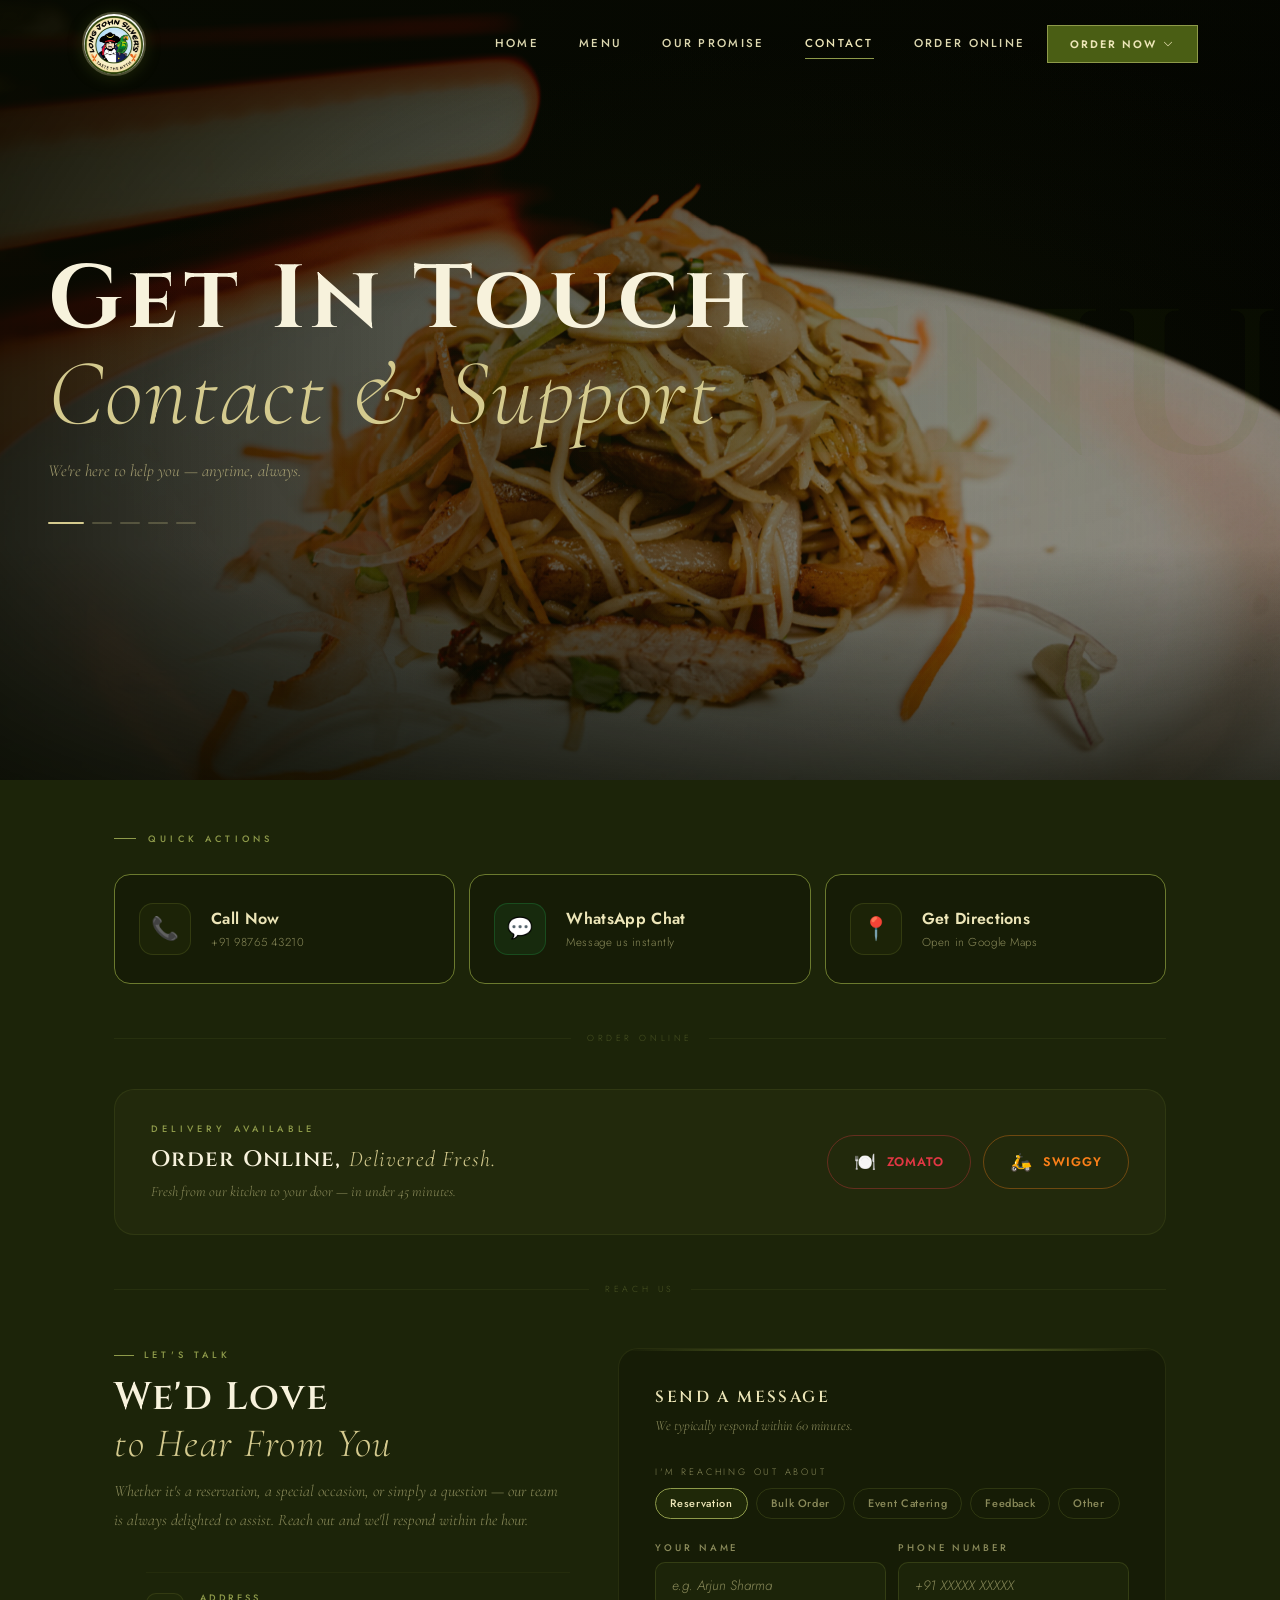
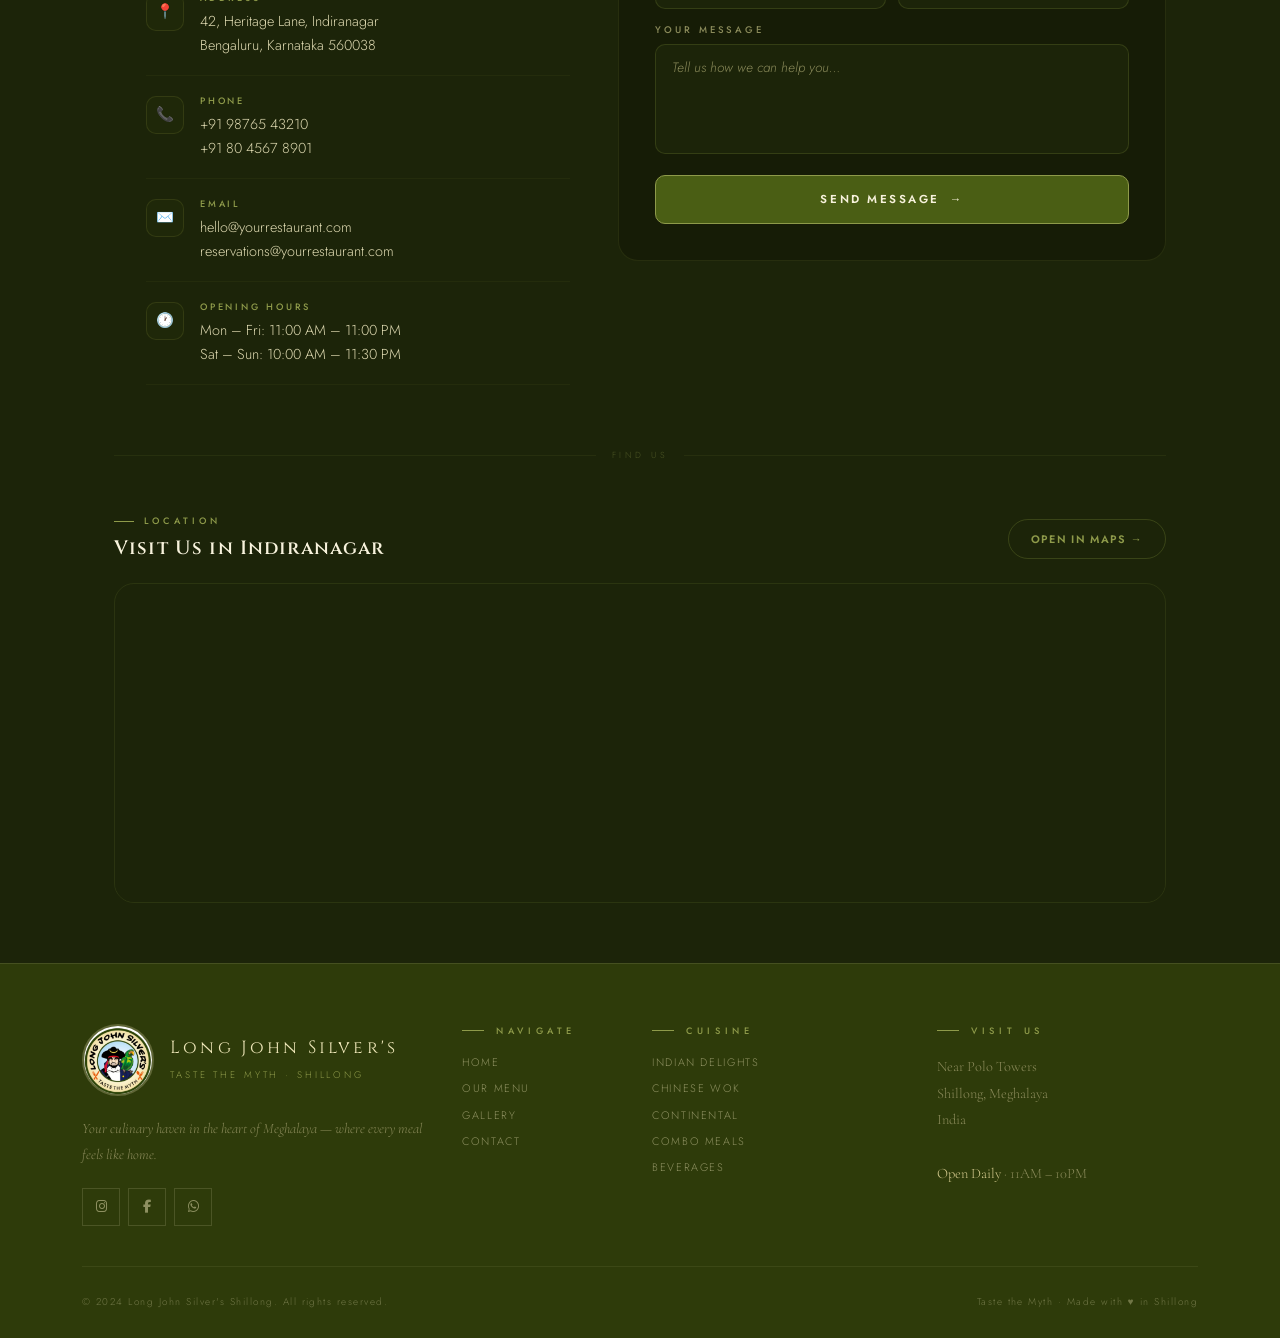
==== contact.html @ c140c58e "done" ====
<!DOCTYPE html>
<html lang="en">

<head>
    <meta charset="UTF-8">
    <meta name="viewport" content="width=device-width, initial-scale=1.0">
    <title>Menu — Long John Silver's Shillong | Indian, Chinese &amp; Continental</title>
    <meta name="description"
        content="Explore the full menu at Long John Silver's Shillong. Indian, Chinese, Continental dishes and value combos — all freshly prepared near Polo Towers.">
    <link href="https://cdn.jsdelivr.net/npm/bootstrap@5.3.2/dist/css/bootstrap.min.css" rel="stylesheet">
    <link
        href="https://fonts.googleapis.com/css2?family=Cormorant+Garamond:ital,wght@0,300;0,400;0,600;0,700;1,300;1,400&family=Jost:wght@300;400;500;600&family=Cinzel:wght@400;600;700&display=swap"
        rel="stylesheet">
    <link rel="stylesheet" href="https://cdnjs.cloudflare.com/ajax/libs/font-awesome/6.5.0/css/all.min.css">
    <link rel="stylesheet" href="https://cdn.jsdelivr.net/npm/bootstrap-icons@1.11.0/font/bootstrap-icons.css">
    <link rel="stylesheet" href="assets/css/style.css">
</head>

<body>

    <!-- ═══ NAVBAR ═══ -->
    <nav id="navbar">
        <div class="container">
            <div class="d-flex align-items-center justify-content-between">
                <a href="index.html" class="nav-logo-wrap">
                    <picture>
                        <source srcset="assets/images/long-john-logo.webp" type="image/webp">
                        <img src="assets/images/long-john-logo.png" alt="Long John Silver's Shillong"
                            class="nav-logo-img">
                    </picture>
                </a>
                <button class="navbar-toggler d-lg-none" type="button" id="menuToggle">
                    <span class="navbar-toggler-icon"></span>
                </button>
                <div class="d-none d-lg-flex align-items-center gap-1">
                    <a class="nav-link" href="index.html">Home</a>
                    <a class="nav-link active" href="menu.html">Menu</a>
                    <a class="nav-link" href="/index.html#why">Our Promise</a>
                    <a class="nav-link" href="contact.html">Contact</a>
                        <a class="nav-link" href="/index.html#order">Order online</a>
                    <div class="dd-wrapper">
                        <button class="dd-btn" id="orderDropdown">Order Now <i
                                class="bi bi-chevron-down dd-arrow"></i></button>
                        <div class="dd-menu">
                            <div class="dd-header">
                                <h6>Choose Platform</h6>
                                <p>Order your favorites</p>
                            </div>
                            <a class="dd-item" href="https://www.swiggy.com" target="_blank">
                                <div class="dd-icon"><i class="bi bi-bag-check"></i></div>
                                <div class="dd-content">
                                    <div class="dd-title">Order via Swiggy</div>
                                    <div class="dd-desc">Fast delivery, exclusive deals</div>
                                </div><i class="bi bi-arrow-up-right dd-link-icon"></i>
                            </a>
                            <a class="dd-item" href="https://www.zomato.com" target="_blank">
                                <div class="dd-icon"><i class="bi bi-shop"></i></div>
                                <div class="dd-content">
                                    <div class="dd-title">Order via Zomato</div>
                                    <div class="dd-desc">Premium dining experience</div>
                                </div><i class="bi bi-arrow-up-right dd-link-icon"></i>
                            </a>
                            <a class="dd-item dd-call" href="tel:+916374363370">
                                <div class="dd-icon"><i class="bi bi-telephone-fill"></i></div>
                                <div class="dd-content">
                                    <div class="dd-title">Call to Order</div>
                                    <div class="dd-desc">+91 63743 63370</div>
                                </div><i class="bi bi-arrow-up-right dd-link-icon"></i>
                            </a>
                            <div class="dd-footer">
                                <p>Open daily 11:00 AM – 10:00 PM</p>
                            </div>
                        </div>
                    </div>
                </div>
            </div>
            <div class="d-lg-none" id="mobileMenu">
                  <a class="nav-link" href="index.html">Home</a>
                    <a class="nav-link active" href="menu.html">Menu</a>
                    <a class="nav-link" href="/index.html#why">Our Promise</a>
                    <a class="nav-link" href="contact.html">Contact</a>
                    <a class="nav-link" href="/index.html#order">Order online</a>
                <div class="dd-wrapper">
                    <button class="dd-btn" id="orderDropdown">Order Now <i
                            class="bi bi-chevron-down dd-arrow"></i></button>
                    <div class="dd-menu">
                        <div class="dd-header">
                            <h6>Choose Platform</h6>
                            <p>Order your favorites</p>
                        </div>
                        <a class="dd-item" href="https://www.swiggy.com" target="_blank">
                            <div class="dd-icon"><i class="bi bi-bag-check"></i></div>
                            <div class="dd-content">
                                <div class="dd-title">Order via Swiggy</div>
                                <div class="dd-desc">Fast delivery, exclusive deals</div>
                            </div><i class="bi bi-arrow-up-right dd-link-icon"></i>
                        </a>
                        <a class="dd-item" href="https://www.zomato.com" target="_blank">
                            <div class="dd-icon"><i class="bi bi-shop"></i></div>
                            <div class="dd-content">
                                <div class="dd-title">Order via Zomato</div>
                                <div class="dd-desc">Premium dining experience</div>
                            </div><i class="bi bi-arrow-up-right dd-link-icon"></i>
                        </a>
                        <a class="dd-item dd-call" href="tel:+916374363370">
                            <div class="dd-icon"><i class="bi bi-telephone-fill"></i></div>
                            <div class="dd-content">
                                <div class="dd-title">Call to Order</div>
                                <div class="dd-desc">+91 63743 63370</div>
                            </div><i class="bi bi-arrow-up-right dd-link-icon"></i>
                        </a>
                        <div class="dd-footer">
                            <p>Open daily 11:00 AM – 10:00 PM</p>
                        </div>
                    </div>
                </div>
            </div>
        </div>
    </nav>

    <!-- ═══ HERO ═══ -->
    <section class="menu-hero">
        <div class="hero-bg-slider">
            <div class="hero-slide active"
                style="background-image:url('assets/images/food-long-john/pork-mushroom-chow.webp')"></div>
            <div class="hero-slide" style="background-image:url('assets/images/food-long-john/fish-fry.webp')"></div>
            <div class="hero-slide"
                style="background-image:url('assets/images/food-long-john/chicken-manchurian-gravy.webp')"></div>
            <div class="hero-slide"
                style="background-image:url('assets/images/food-long-john/prawns-chillyg-ravy.webp')"></div>
            <div class="hero-slide"
                style="background-image:url('assets/images/food-long-john/paneer-butter-masala.webp')"></div>
        </div>
        <div class="menu-hero-inner py-5 pb-5">
            <h1>Get In Touch<br><em>Contact &amp; Support</em></h1>
            <p class="hero-sub">We're here to help you — anytime, always.</p>
            <div class="hero-dots">
                <span class="hero-dot active"></span>
                <span class="hero-dot"></span>
                <span class="hero-dot"></span>
                <span class="hero-dot"></span>
                <span class="hero-dot"></span>
            </div>
        </div>
    </section>

 <div class="cs-page">

  <!-- TOP HEADER -->
  <!-- <div class="cs-header">
    <div class="cs-header-kicker"><span></span>Get In Touch<span></span></div>
    <h1>Contact &amp; Support</h1>
    <p>We're here to help you — anytime, always.</p>
  </div> -->

  <div class="cs-wrap">

    <!-- ACTION HUB -->
    <div class="cs-hub">
      <div class="cs-hub-label">Quick Actions</div>
      <div class="cs-actions">

        <a href="tel:+919876543210" class="cs-action-btn">
          <div class="cs-action-icon">📞</div>
          <div class="cs-action-text">
            <div class="cs-action-title">Call Now</div>
            <div class="cs-action-sub">+91 98765 43210</div>
          </div>
          <div class="cs-action-arrow">→</div>
        </a>

        <a href="https://wa.me/919876543210" class="cs-action-btn whatsapp" target="_blank">
          <div class="cs-action-icon" style="color:#25D366; font-size:1.3rem;">💬</div>
          <div class="cs-action-text">
            <div class="cs-action-title">WhatsApp Chat</div>
            <div class="cs-action-sub">Message us instantly</div>
          </div>
          <div class="cs-action-arrow">→</div>
        </a>

        <a href="https://maps.google.com" target="_blank" class="cs-action-btn">
          <div class="cs-action-icon">📍</div>
          <div class="cs-action-text">
            <div class="cs-action-title">Get Directions</div>
            <div class="cs-action-sub">Open in Google Maps</div>
          </div>
          <div class="cs-action-arrow">→</div>
        </a>

      </div>
    </div>

    <!-- DIVIDER -->
    <div class="cs-section-divider"><span>Order Online</span></div>

    <!-- ORDER ONLINE -->
    <div class="cs-order">
      <div class="cs-order-inner">
        <div class="cs-order-left">
          <div class="cs-order-kicker">Delivery Available</div>
          <div class="cs-order-title">Order Online, <em>Delivered Fresh.</em></div>
          <div class="cs-order-sub">Fresh from our kitchen to your door — in under 45 minutes.</div>
        </div>
        <div class="cs-order-btns">
          <a href="#" class="cs-platform-btn zomato" target="_blank">
            <span class="cs-platform-icon">🍽️</span>
            Zomato
          </a>
          <a href="#" class="cs-platform-btn swiggy" target="_blank">
            <span class="cs-platform-icon">🛵</span>
            Swiggy
          </a>
        </div>
      </div>
    </div>

    <!-- DIVIDER -->
    <div class="cs-section-divider"><span>Reach Us</span></div>

    <!-- SPLIT SECTION -->
    <div class="cs-split">
      <div class="cs-split-grid">

        <!-- LEFT -->
        <div class="cs-left">
          <div class="cs-left-kicker">Let's Talk</div>
          <h2>We'd Love<br><em>to Hear From You</em></h2>
          <p class="cs-left-desc">Whether it's a reservation, a special occasion, or simply a question — our team is always delighted to assist. Reach out and we'll respond within the hour.</p>

          <ul class="cs-info-list">
            <li class="cs-info-item">
              <div class="cs-info-icon">📍</div>
              <div>
                <span class="cs-info-lbl">Address</span>
                <span class="cs-info-val">42, Heritage Lane, Indiranagar<br>Bengaluru, Karnataka 560038</span>
              </div>
            </li>
            <li class="cs-info-item">
              <div class="cs-info-icon">📞</div>
              <div>
                <span class="cs-info-lbl">Phone</span>
                <span class="cs-info-val">+91 98765 43210<br>+91 80 4567 8901</span>
              </div>
            </li>
            <li class="cs-info-item">
              <div class="cs-info-icon">✉️</div>
              <div>
                <span class="cs-info-lbl">Email</span>
                <span class="cs-info-val">hello@yourrestaurant.com<br>reservations@yourrestaurant.com</span>
              </div>
            </li>
            <li class="cs-info-item">
              <div class="cs-info-icon">🕐</div>
              <div>
                <span class="cs-info-lbl">Opening Hours</span>
                <span class="cs-info-val">Mon – Fri: 11:00 AM – 11:00 PM<br>Sat – Sun: 10:00 AM – 11:30 PM</span>
              </div>
            </li>
          </ul>
        </div>

        <!-- RIGHT - FORM -->
        <div class="cs-right">
          <div class="cs-form-card">
            <div class="cs-form-title">Send a Message</div>
            <div class="cs-form-sub">We typically respond within 60 minutes.</div>

            <div id="cs-form-body">
              <div class="cs-chip-label">I'm reaching out about</div>
              <div class="cs-reason-chips">
                <button class="cs-chip active" onclick="setChip(this)">Reservation</button>
                <button class="cs-chip" onclick="setChip(this)">Bulk Order</button>
                <button class="cs-chip" onclick="setChip(this)">Event Catering</button>
                <button class="cs-chip" onclick="setChip(this)">Feedback</button>
                <button class="cs-chip" onclick="setChip(this)">Other</button>
              </div>

              <div class="cs-field-row">
                <div class="cs-field-group">
                  <label>Your Name</label>
                  <input type="text" id="cs-name" placeholder="e.g. Arjun Sharma">
                </div>
                <div class="cs-field-group">
                  <label>Phone Number</label>
                  <input type="tel" id="cs-phone" placeholder="+91 XXXXX XXXXX">
                </div>
              </div>

              <div class="cs-field-group">
                <label>Your Message</label>
                <textarea id="cs-msg" placeholder="Tell us how we can help you…"></textarea>
              </div>

              <button class="cs-submit-btn" onclick="submitForm()">
                <span>Send Message</span>
                <span>→</span>
              </button>
            </div>

            <div class="cs-success" id="cs-success">
              <div class="cs-success-icon">✓</div>
              <h3>Message Received</h3>
              <p>We'll get back to you within the hour. Thank you for reaching out.</p>
            </div>
          </div>
        </div>

      </div>
    </div>

    <!-- DIVIDER -->
    <div class="cs-section-divider"><span>Find Us</span></div>

    <!-- MAP -->
    <div class="cs-map">
      <div class="cs-map-header">
        <div class="cs-map-title-block">
          <div class="cs-map-kicker">Location</div>
          <div class="cs-map-title">Visit Us in Indiranagar</div>
        </div>
        <a href="https://maps.google.com" target="_blank" class="cs-map-open-btn">
          Open in Maps →
        </a>
      </div>
      <div class="cs-map-wrap">
        <iframe
          src="https://www.google.com/maps/embed?pb=!1m18!1m12!1m3!1d3887.985220985507!2d77.6409!3d12.9784!2m3!1f0!2f0!3f0!3m2!1i1024!2i768!4f13.1!3m3!1m2!1s0x3bae13a851d7b609%3A0xc55f7b7f8b7ff617!2sIndiranagar%2C%20Bengaluru!5e0!3m2!1sen!2sin!4v1700000000000"
          allowfullscreen=""
          loading="lazy"
          referrerpolicy="no-referrer-when-downgrade"
          title="Restaurant location map">
        </iframe>
        <div class="cs-map-overlay"></div>
      </div>
    </div>

  </div><!-- /cs-wrap -->
</div><!-- /cs-page -->

    <!-- ═══ FOOTER ═══ -->
    <footer>
        <div class="container">
            <div class="row g-4">
                <div class="col-lg-4 col-md-6">
                    <div class="footer-logo-wrap">
                        <picture>
                            <source srcset="assets/images/long-john-logo.webp" type="image/webp">
                            <img src="assets/images/long-john-logo.webp" alt="LJS Logo" class="footer-logo">
                        </picture>
                        <div>
                            <span class="footer-brand">Long John Silver's</span>
                            <span class="footer-tagline">Taste the Myth · Shillong</span>
                        </div>
                    </div>
                    <p
                        style="font-family:var(--font-serif);font-size:.9rem;color:var(--text-muted);font-style:italic;line-height:1.8;margin-bottom:20px">
                        Your culinary haven in the heart of Meghalaya — where every meal feels like home.</p>
                    <div class="d-flex gap-2">
                        <a href="#" class="social-btn"><i class="fab fa-instagram"></i></a>
                        <a href="#" class="social-btn"><i class="fab fa-facebook-f"></i></a>
                        <a href="#" class="social-btn"><i class="fab fa-whatsapp"></i></a>
                    </div>
                </div>
                <div class="col-lg-2 col-md-3 col-6">
                    <div class="section-label mb-3" style="font-size:.58rem">Navigate</div>
                    <div class="footer-links">
                        <a href="index.html">Home</a>
                        <a href="menu.html">Our Menu</a>
                        <a href="gallery.html">Gallery</a>
                        <a href="index.html#contact">Contact</a>
                    </div>
                </div>
                <div class="col-lg-3 col-md-3 col-6">
                    <div class="section-label mb-3" style="font-size:.58rem">Cuisine</div>
                    <div class="footer-links">
                        <a href="#" onclick="switchTab('indian')">Indian Delights</a>
                        <a href="#" onclick="switchTab('chinese')">Chinese Wok</a>
                        <a href="#" onclick="switchTab('continental')">Continental</a>
                        <a href="#" onclick="switchTab('combos')">Combo Meals</a>
                        <a href="#" onclick="switchTab('beverages')">Beverages</a>
                    </div>
                </div>
                <div class="col-lg-3 col-md-6">
                    <div class="section-label mb-3" style="font-size:.58rem">Visit Us</div>
                    <p style="font-family:var(--font-serif);font-size:.9rem;color:var(--text-muted);line-height:1.85">
                        Near Polo Towers<br>Shillong, Meghalaya<br>India<br><br>
                        <span style="color:var(--cream-dark)">Open Daily</span> · 11AM – 10PM
                    </p>
                </div>
            </div>
            <div class="footer-bottom">
                <span class="footer-copy">© 2024 Long John Silver's Shillong. All rights reserved.</span>
                <span class="footer-copy">Taste the Myth · Made with ♥ in Shillong</span>
            </div>
        </div>
    </footer>

    <script src="https://cdn.jsdelivr.net/npm/bootstrap@5.3.2/dist/js/bootstrap.bundle.min.js"></script>
    <script src="assets/js/scricpt.js"></script>
    <script>
  function setChip(el) {
    document.querySelectorAll('.cs-chip').forEach(c => c.classList.remove('active'));
    el.classList.add('active');
  }

  function submitForm() {
    const name = document.getElementById('cs-name').value.trim();
    const phone = document.getElementById('cs-phone').value.trim();
    const msg = document.getElementById('cs-msg').value.trim();
    if (!name || !msg) {
      document.getElementById('cs-name').style.borderColor = name ? 'rgba(107,122,46,0.3)' : 'var(--orange)';
      document.getElementById('cs-msg').style.borderColor = msg ? 'rgba(107,122,46,0.3)' : 'var(--orange)';
      return;
    }
    document.getElementById('cs-form-body').style.display = 'none';
    document.getElementById('cs-success').style.display = 'block';
  }
</script>
</body>

</html>
---- assets/css/style.css ----
:root {
    --olive-dark: #2E3B0A;
    /* darkest green ring */
    --olive: #4A5E14;
    /* main green */
    --olive-mid: #6B7A2E;
    /* medium green */
    --olive-light: #8E9A4A;
    /* light olive */
    --cream: #EDE6B8;
    /* logo cream band */
    --cream-dark: #D4CA8E;
    /* darker cream */
    --cream-light: #F7F2DC;
    /* lightest cream */
    --orange: #CC4A1A;
    /* fork/knife orange-red */
    --orange-light: #E06030;
    --sky: #9EC8E8;
    /* logo center sky */
    --dark: #0F1205;
    /* near black with green tint */
    --dark-2: #161C06;
    --dark-3: #1C2409;
    --dark-4: #22290C;
    --warm-gray: #3A3E1A;
    --text-light: #DDD8B0;
    --text-muted: #8A8A5A;
    --white: #FFFFFF;
    --font-display: 'Cinzel', serif;
    --font-body: 'Jost', sans-serif;
    --font-serif: 'Cormorant Garamond', serif;
    --transition: all 0.4s cubic-bezier(0.25, 0.46, 0.45, 0.94);
    --shadow-olive: 0 0 40px rgba(74, 94, 20, 0.2);
    --shadow-cream: 0 0 30px rgba(237, 230, 184, 0.1);
    --shadow-deep: 0 20px 60px rgba(0, 0, 0, 0.6);

    --ease: cubic-bezier(0.25, 0.46, 0.45, 0.94);
    --ease-spring: cubic-bezier(0.34, 1.56, 0.64, 1);
    --t3: all 0.3s var(--ease);
    --t4: all 0.4s var(--ease);
    --t5: all 0.5s var(--ease);

    --glow-olive: 0 0 40px rgba(59, 84, 18, 0.25);
    --glow-cream: 0 0 20px rgba(237, 230, 184, 0.08);
    --shadow-lg: 0 20px 60px rgba(0, 0, 0, 0.7);
}

*,
*::before,
*::after {
    box-sizing: border-box;
    margin: 0;
    padding: 0;
}

html {
    scroll-behavior: smooth;
    overflow-x: hidden;
}

body {
    background: var(--dark-3);
    color: var(--text-light);
    font-family: var(--font-body);
    font-weight: 300;
    overflow-x: hidden;
}

::-webkit-scrollbar {
    width: 5px;
}

::-webkit-scrollbar-track {
    background: var(--dark-2);
}

::-webkit-scrollbar-thumb {
    background: var(--olive);
    border-radius: 3px;
}

/* =============================================
   NAVBAR
============================================= */
#navbar {
    position: fixed;
    top: 0;
    left: 0;
    right: 0;
    z-index: 1000;
    padding: 12px 0;
    transition: var(--transition);
    background: transparent;
}

#navbar.scrolled {
    padding: 8px 0;
    background: rgba(15, 18, 5, 0.95);
    backdrop-filter: blur(20px);
    border-bottom: 1px solid rgba(74, 94, 20, 0.3);
    box-shadow: 0 4px 30px rgba(0, 0, 0, 0.4);
}

.nav-logo-wrap {
    display: flex;
    align-items: center;
    gap: 14px;
    text-decoration: none;
}

.nav-logo-img {
    width: 64px;
    height: 64px;
    border-radius: 50%;
    object-fit: cover;
    transition: var(--transition);
    filter: drop-shadow(0 2px 8px rgba(74, 94, 20, 0.4));
    border: 2px solid rgba(237, 230, 184, 0.25);
}

#navbar.scrolled .nav-logo-img {
    width: 52px;
    height: 52px;
}

.nav-logo-text {
    display: flex;
    flex-direction: column;
}

.nav-logo-name {
    font-family: var(--font-display);
    font-size: 0.95rem;
    letter-spacing: 0.18em;
    color: var(--cream);
    text-transform: uppercase;
    line-height: 1.1;
}

.nav-logo-sub {
    font-family: var(--font-body);
    font-size: 0.58rem;
    letter-spacing: 0.32em;
    color: var(--olive-light);
    text-transform: uppercase;
    margin-top: 2px;
    font-style: italic;
}
/* Nav Links */
.nav-link {
    color: var(--text-light) !important;
    font-family: var(--font-body);
    font-size: 0.72rem;
    letter-spacing: 0.2em;
    text-transform: uppercase;
    font-weight: 500;
    padding: 8px 18px !important;
    transition: var(--transition);
    position: relative;
    white-space: nowrap; 
}

/* Underline */
.nav-link::after {
    content: '';
    position: absolute;
    bottom: 2px;
    left: 18px;
    right: 18px;
    height: 1px;
    background: var(--cream);
    transform: scaleX(0);
    transition: transform 0.3s ease;
}

.nav-link:hover {
    color: var(--cream) !important;
}

.nav-link:hover::after {
    transform: scaleX(1);
}

/* Prevent menu breaking */
.navbar .d-lg-flex {
    flex-wrap: nowrap;
    gap: 8px;
}

/* =============================================
   TABLET RESPONSIVE
============================================= */

@media (max-width: 1200px) {

    .nav-link {
        font-size: 0.65rem;
        letter-spacing: 0.12em;
        padding: 6px 12px !important;
    }

}

/* Smaller laptops */
@media (max-width: 1050px) {

    .nav-link {
        font-size: 0.6rem;
        letter-spacing: 0.1em;
        padding: 6px 10px !important;
    }

}

/* =============================================
   MOBILE NAVBAR
============================================= */

@media (max-width: 992px) {

    /* Hide desktop menu */
    .d-lg-flex {
        display: none !important;
    }

    /* Show hamburger */
    .navbar-toggler {
        display: block !important;
    }

    /* Reduce logo size */
    .nav-logo-img {
        width: 48px;
        height: 48px;
    }

    #navbar.scrolled .nav-logo-img {
        width: 42px;
        height: 42px;
    }

}





/* Dropdown Container */
.dd-wrapper {
    position: relative;
    display: inline-block;
    width: 100%;
    max-width: 320px;
}



.dd-btn {
    background: var(--olive);
    color: var(--cream);
    border: 1px solid var(--olive-light);

    /* ✅ Better sizing */
    padding: 10px 22px;
    /* reduced from 15px 40px */
    font-size: 0.68rem;
    /* slightly smaller */
    letter-spacing: 0.18em;

    font-family: var(--font-body);
    text-transform: uppercase;
    font-weight: 600;
    text-decoration: none;

    display: inline-flex;
    align-items: center;
    gap: 6px;
    /* tighter spacing */

    position: relative;
    overflow: hidden;
    transition: all 0.3s ease;
}

/* Arrow smaller */
.dd-btn .dd-arrow {
    font-size: 10px;
}

@media (max-width: 768px) {
    .dd-btn {
        width: 100%;
        /* full width like menu */
        justify-content: center;

        padding: 12px 20px;
        /* better touch size */
        font-size: 0.7rem;
        letter-spacing: 0.16em;

        margin-top: 10px;
        /* spacing from menu */
        gap: 6px;
    }

    .dd-btn .dd-arrow {
        font-size: 10px;
    }
}

/* Premium Dropdown Menu */
.dd-menu {
    position: absolute;
    top: calc(100% + 15px);
    right: 0;
    min-width: 280px;
    background: linear-gradient(180deg,
            rgba(34, 41, 12, 0.98) 0%,
            rgba(22, 28, 6, 0.98) 100%);
    backdrop-filter: blur(20px);
    border-radius: 12px;
    border: 1px solid rgba(142, 154, 74, 0.15);
    padding: 8px;
    opacity: 0;
    visibility: hidden;
    transform: translateY(20px) scale(0.95);
    transform-origin: top center;
    transition: all 0.4s var(--ease-spring);
    box-shadow:
        0 25px 50px rgba(0, 0, 0, 0.5),
        0 0 0 1px rgba(142, 154, 74, 0.1),
        var(--glow-olive);
    z-index: 1000;
}

/* Dropdown Pointer */
.dd-menu::before {
    content: '';
    position: absolute;
    top: -8px;
    left: 50%;
    transform: translateX(-50%);
    width: 16px;
    height: 16px;
    background: rgba(34, 41, 12, 0.98);
    border-left: 1px solid rgba(142, 154, 74, 0.15);
    border-top: 1px solid rgba(142, 154, 74, 0.15);
    transform: translateX(-50%) rotate(45deg);
}

/* Show Dropdown */
.dd-wrapper.active .dd-menu {
    opacity: 1;
    visibility: visible;
    transform: translateY(0) scale(1);
}

/* Dropdown Header */
.dd-header {
    padding: 16px 20px 12px;
    border-bottom: 1px solid rgba(142, 154, 74, 0.1);
    margin-bottom: 8px;
}

.dd-header h6 {
    font-family: var(--font-display);
    font-size: 11px;
    font-weight: 600;
    letter-spacing: 2px;
    text-transform: uppercase;
    color: var(--olive-light);
    margin: 0;
}

.dd-header p {
    font-family: var(--font-serif);
    font-size: 13px;
    color: var(--text-muted);
    margin: 4px 0 0;
    font-style: italic;
}

/* Dropdown Items */
.dd-item {
    display: flex;
    align-items: center;
    gap: 14px;
    padding: 14px 18px;
    border-radius: 10px;
    text-decoration: none;
    color: var(--text-light);
    font-size: 14px;
    font-weight: 500;
    transition: var(--t3);
    position: relative;
    overflow: hidden;
    margin-bottom: 4px;
}

.dd-item:last-of-type {
    margin-bottom: 0;
}

/* Item Background Animation */
.dd-item::before {
    content: '';
    position: absolute;
    inset: 0;
    background: linear-gradient(135deg,
            rgba(142, 154, 74, 0.1) 0%,
            rgba(142, 154, 74, 0.05) 100%);
    opacity: 0;
    transition: var(--t3);
    border-radius: 10px;
}

.dd-item:hover::before {
    opacity: 1;
}

/* Icon Container */
.dd-icon {
    width: 40px;
    height: 40px;
    min-width: 40px;
    display: flex;
    align-items: center;
    justify-content: center;
    border-radius: 10px;
    background: rgba(142, 154, 74, 0.1);
    border: 1px solid rgba(142, 154, 74, 0.2);
    transition: var(--t3);
    position: relative;
    z-index: 1;
}

.dd-item:hover .dd-icon {
    background: rgba(142, 154, 74, 0.2);
    border-color: rgba(142, 154, 74, 0.4);
    transform: scale(1.1);
}

.dd-icon i {
    font-size: 18px;
    color: var(--olive-light);
    transition: var(--t3);
}

.dd-item:hover .dd-icon i {
    color: var(--cream);
}

/* Item Content */
.dd-content {
    flex: 1;
    position: relative;
    z-index: 1;
    min-width: 0;
}

.dd-title {
    font-family: var(--font-body);
    font-size: 14px;
    font-weight: 500;
    color: var(--cream);
    transition: var(--t3);
    word-break: break-word;
}

.dd-item:hover .dd-title {
    color: var(--white);
}

.dd-desc {
    font-size: 12px;
    color: var(--text-muted);
    margin-top: 2px;
    transition: var(--t3);
    word-break: break-word;
}

.dd-item:hover .dd-desc {
    color: var(--olive-light);
}

/* External Link Indicator */
.dd-link-icon {
    font-size: 12px;
    color: var(--text-muted);
    opacity: 0;
    transform: translateX(-10px);
    transition: var(--t3);
    min-width: 16px;
    text-align: right;
}

.dd-item:hover .dd-link-icon {
    opacity: 1;
    transform: translateX(0);
    color: var(--olive-light);
}

/* Call Item - Special Styling */
.dd-call {
    margin-top: 8px;
    border-top: 1px solid rgba(142, 154, 74, 0.1);
    padding-top: 16px;
}

.dd-call .dd-icon {
    background: rgba(204, 74, 26, 0.1);
    border-color: rgba(204, 74, 26, 0.2);
}

.dd-call .dd-icon i {
    color: var(--orange);
}

.dd-call:hover .dd-icon {
    background: rgba(204, 74, 26, 0.2);
    border-color: rgba(204, 74, 26, 0.4);
}

.dd-call:hover .dd-icon i {
    color: var(--orange-light);
}

/* Pulse Animation for Call Icon */
@keyframes pulse-ring {
    0% {
        transform: scale(1);
        opacity: 0.8;
    }

    100% {
        transform: scale(1.5);
        opacity: 0;
    }
}

.dd-call .dd-icon::after {
    content: '';
    position: absolute;
    inset: 0;
    border-radius: 10px;
    border: 2px solid var(--orange);
    animation: pulse-ring 2s ease-out infinite;
}

/* Dropdown Footer */
.dd-footer {
    margin-top: 8px;
    padding: 12px 18px;
    border-top: 1px solid rgba(142, 154, 74, 0.1);
    text-align: center;
}

.dd-footer p {
    font-family: var(--font-serif);
    font-size: 12px;
    color: var(--text-muted);
    font-style: italic;
    margin: 0;
}

/* Mobile Responsive */
@media (max-width: 768px) {
    .dd-wrapper {
        max-width: 100%;
        width: 100%;
    }

    .dd-btn {
        padding: 12px 20px;
        font-size: 13px;
        letter-spacing: 1px;
    }

    /* On mobile, anchor menu to left edge of wrapper, full width */
    .dd-menu {
        position: relative;
        top: auto;
        left: auto;
        right: auto;
        min-width: 100%;
        width: 100%;
        transform: scaleY(0.95);
        transform-origin: top center;
        margin-top: 10px;
        display: none;
        opacity: 1;
        visibility: visible;
    }

    .dd-wrapper.active .dd-menu {
        display: block;
        transform: scaleY(1);
    }

    /* Hide the caret pointer on mobile — not needed */
    .dd-menu::before {
        display: none;
    }

    .dd-item {
        padding: 12px 14px;
        gap: 12px;
    }

    .dd-icon {
        width: 36px;
        height: 36px;
        min-width: 36px;
    }

    .dd-icon i {
        font-size: 16px;
    }

    .dd-title {
        font-size: 13px;
    }

    .dd-desc {
        font-size: 11px;
    }

    .dd-link-icon {
        font-size: 11px;
    }

    .dd-header {
        padding: 12px 16px 10px;
    }

    .dd-header h6 {
        font-size: 10px;
    }

    .dd-header p {
        font-size: 12px;
    }

    .dd-footer {
        padding: 10px 16px;
    }

    .dd-footer p {
        font-size: 11px;
    }
}

@media (max-width: 480px) {
    .dd-wrapper {
        width: 100%;
    }

    .dd-btn {
        padding: 11px 16px;
        font-size: 12px;
        gap: 6px;
    }

    .dd-btn .dd-arrow {
        font-size: 11px;
    }

    .dd-menu {
        padding: 6px;
    }

    .dd-header {
        padding: 10px 14px 8px;
    }

    .dd-header h6 {
        font-size: 9px;
        letter-spacing: 1px;
    }

    .dd-header p {
        font-size: 11px;
    }

    .dd-item {
        padding: 10px 12px;
        gap: 10px;
        margin-bottom: 3px;
    }

    .dd-icon {
        width: 32px;
        height: 32px;
        min-width: 32px;
    }

    .dd-icon i {
        font-size: 15px;
    }

    .dd-title {
        font-size: 12px;
    }

    .dd-desc {
        font-size: 10px;
    }

    .dd-footer {
        padding: 8px 12px;
    }

    .dd-footer p {
        font-size: 10px;
    }
}








.navbar-toggler {
    border: 1px solid rgba(237, 230, 184, 0.3);
    background: none;
    padding: 6px 10px;
}

.navbar-toggler-icon {
    background-image: url("../images/btn.svg");
}

#mobileMenu {
    display: none;
    padding: 16px 0;
    border-top: 1px solid rgba(237, 230, 184, 0.1);
    margin-top: 12px;
}

#mobileMenu .dd-wrapper {
    margin-top: 12px;
}



/* =============================================
   NAVBAR - ACTIVE STATE (ADD THIS)
============================================= */
.nav-link.active {
    color: var(--cream) !important;
}

.nav-link.active::after {
    transform: scaleX(1);
    background: var(--olive-light);
}




/* =============================================
   HERO
============================================= */
#hero {
    position: relative;
    height: 100vh;
    min-height: 800px;
    overflow: hidden;
    display: flex;
    align-items: center;
    overflow: hidden;
    background: var(--dark-3);
}

.hero-slides {
    position: absolute;
    inset: 0;
}

.premium-hero-bg {
    position: absolute;
    inset: 0;
    background-size: cover;
    background-position: center;
    background-attachment: fixed;
    animation: zoomIn 15s ease-out forwards;
}

@keyframes zoomIn {
    0% {
        transform: scale(1.0);
    }

    100% {
        transform: scale(1.05);
    }
}


.premium-hero .hero-content {
    position: relative;
    z-index: 2;
    padding-top: 80px;
    /* Offset for navbar */
}

.premium-eyebrow {
    font-family: var(--font-body);
    font-size: 0.85rem;
    letter-spacing: 0.3em;
    color: var(--cream-dark);
    text-transform: uppercase;
    font-weight: 500;
    display: inline-block;
    margin-bottom: 24px;
    padding-left: 16px;
    border-left: 3px solid var(--olive-light);
    animation: fadeUp 1s 0.2s forwards;
    opacity: 0;
}

.premium-title {
    font-family: var(--font-display);
    font-size: clamp(2.8rem, 5.5vw, 4.5rem);
    font-weight: 700;
    color: var(--white);
    line-height: 1.15;
    margin-bottom: 20px;
    opacity: 0;
    animation: fadeUp 1s 0.4s forwards;
    text-shadow: 0 4px 20px rgba(0, 0, 0, 0.4);
}

.premium-title em {
    font-style: italic;
    color: var(--cream);
    font-family: var(--font-serif);
    font-weight: 300;
}

.premium-sub {
    font-family: var(--font-body);
    font-size: 1.1rem;
    color: rgba(237, 230, 184, 0.85);
    font-weight: 300;
    max-width: 600px;
    line-height: 1.8;
    margin-bottom: 45px;
    opacity: 0;
    animation: fadeUp 1s 0.6s forwards;
}

.premium-actions {
    display: flex;
    gap: 20px;
    opacity: 0;
    animation: fadeUp 1s 0.8s forwards;
}

@keyframes fadeUp {
    from {
        opacity: 0;
        transform: translateY(30px);
    }

    to {
        opacity: 1;
        transform: translateY(0);
    }
}

@media (max-width: 991px) {
    .premium-title {
        font-size: 2.8rem;
    }

    .premium-actions {
        flex-direction: column;
        width: 100%;
        max-width: 300px;
    }

    .premium-actions a {
        text-align: center;
        justify-content: center;
    }
}




.hero-slide {
    position: absolute;
    inset: 0;
    opacity: 0;
    background-size: cover;
    background-position: center;
    transform: scale(1.06);
    transition: opacity 1.3s cubic-bezier(0.4, 0, 0.2, 1), transform 9s ease-out;
}

.hero-slide.active {
    opacity: 1;
    transform: scale(1.0);
}

.hero-overlay {
    position: absolute;
    inset: 0;
    background: linear-gradient(125deg,
            rgba(15, 18, 5, 0.88) 0%,
            rgba(15, 18, 5, 0.55) 45%,
            rgba(46, 59, 10, 0.3) 100%);
}

/* Decorative vignette */
.hero-overlay::after {
    content: '';
    position: absolute;
    inset: 0;
    background: radial-gradient(circle at center, transparent 30%, rgba(0, 0, 0, 0.7) 100%);
}

/* .hero-content {
    position: relative;
    z-index: 2;
    height: 100%;
    display: flex;
    flex-direction: column;
    justify-content: center;
    padding-top: 100px;
} */

/* BIG LOGO in hero */
.hero-logo-wrap {
    display: flex;
    align-items: center;
    gap: 32px;
    margin-bottom: 32px;
    opacity: 0;
    animation: fadeUp 0.9s 0.2s forwards;
}

.hero-logo-img {
    width: 140px;
    height: 140px;
    border-radius: 50%;
    object-fit: cover;
    border: 3px solid rgba(237, 230, 184, 0.35);
    box-shadow: 0 0 50px rgba(74, 94, 20, 0.4), 0 0 0 6px rgba(74, 94, 20, 0.15);
    flex-shrink: 0;
}

.hero-logo-divider {
    width: 1px;
    height: 100px;
    background: linear-gradient(to bottom, transparent, rgba(237, 230, 184, 0.4), transparent);
    flex-shrink: 0;
}

.hero-logo-text-block {
    display: flex;
    flex-direction: column;
    gap: 6px;
}

/* .hero-eyebrow {
    font-family: var(--font-body);
    font-size: 0.65rem;
    letter-spacing: 0.5em;
    color: var(--olive-light);
    text-transform: uppercase;
    font-weight: 500;
} */

.hero-tagline-pill {
    display: inline-block;
    font-family: var(--font-body);
    font-size: 0.62rem;
    letter-spacing: 0.35em;
    color: var(--dark);
    background: var(--cream);
    padding: 5px 16px;
    text-transform: uppercase;
    font-weight: 600;
    width: fit-content;
}

/* .hero-title {
    font-family: var(--font-display);
    font-size: clamp(2.4rem, 6vw, 5.2rem);
    font-weight: 700;
    color: var(--cream-light);
    line-height: 1.1;
    letter-spacing: 0.04em;
    margin-bottom: 16px;
    opacity: 0;
    animation: fadeUp 0.9s 0.5s forwards;
} */

/* .hero-title em {
    font-style: italic;
    color: var(--cream);
    font-family: var(--font-serif);
    font-weight: 300;
    font-size: 0.9em;
} */

.hero-divider {
    width: 70px;
    height: 2px;
    background: linear-gradient(90deg, var(--olive-light), var(--cream-dark), transparent);
    margin: 20px 0;
    opacity: 0;
    animation: fadeIn 0.9s 0.7s forwards;
}

/* .hero-sub {
    font-family: var(--font-serif);
    font-size: clamp(1rem, 2vw, 1.3rem);
    color: rgba(237, 230, 184, 0.75);
    font-weight: 300;
    font-style: italic;
    letter-spacing: 0.02em;
    max-width: 500px;
    line-height: 1.75;
    margin-bottom: 40px;
    opacity: 0;
    animation: fadeUp 0.9s 0.9s forwards;
} */

/* .hero-actions {
    display: flex;
    gap: 14px;
    flex-wrap: wrap;
    opacity: 0;
    animation: fadeUp 0.9s 1.1s forwards;
} */

.btn-primary-ljs {
    background: var(--olive);
    color: var(--cream);
    border: 1px solid var(--olive-light);
    padding: 15px 40px;
    font-family: var(--font-body);
    font-size: 0.72rem;
    letter-spacing: 0.22em;
    text-transform: uppercase;
    font-weight: 600;
    text-decoration: none;
    display: inline-flex;
    align-items: center;
    gap: 10px;
    transition: var(--transition);
    position: relative;
    overflow: hidden;
}

.btn-primary-ljs::before {
    content: '';
    position: absolute;
    inset: 0;
    background: var(--cream);
    transform: translateX(-101%);
    transition: transform 0.4s ease;
}

.btn-primary-ljs span {
    position: relative;
    z-index: 1;
}

.btn-primary-ljs:hover {
    color: var(--dark);
    transform: translateY(-2px);
    box-shadow: 0 8px 30px rgba(74, 94, 20, 0.4);
}

.btn-primary-ljs:hover::before {
    transform: translateX(0);
}



.btn-outline-ljs {
    background: transparent;
    color: var(--cream);
    border: 1px solid rgba(237, 230, 184, 0.5);
    padding: 15px 40px;
    font-family: var(--font-body);
    font-size: 0.72rem;
    letter-spacing: 0.22em;
    text-transform: uppercase;
    font-weight: 500;
    text-decoration: none;
    display: inline-block;
    transition: var(--transition);
}

.btn-outline-ljs:hover {
    background: var(--cream);
    color: var(--dark);
    border-color: var(--cream);
    transform: translateY(-2px);
}

/* Hero indicators */
.hero-indicators {
    position: absolute;
    bottom: 36px;
    left: 50%;
    transform: translateX(-50%);
    display: flex;
    gap: 8px;
    z-index: 3;
}

.hero-dot {
    width: 6px;
    height: 6px;
    border-radius: 50%;
    background: rgba(237, 230, 184, 0.3);
    cursor: pointer;
    border: none;
    padding: 0;
    transition: var(--transition);
}

.hero-dot.active {
    background: var(--cream);
    width: 30px;
    border-radius: 3px;
}

.hero-scroll {
    position: absolute;
    bottom: 36px;
    right: 56px;
    z-index: 3;
    display: flex;
    align-items: center;
    gap: 10px;
    color: var(--text-muted);
    font-size: 0.62rem;
    letter-spacing: 0.28em;
    text-transform: uppercase;
}

.scroll-bar {
    width: 38px;
    height: 1px;
    background: rgba(237, 230, 184, 0.2);
    position: relative;
    overflow: hidden;
}

.scroll-bar::after {
    content: '';
    position: absolute;
    top: 0;
    left: -38px;
    width: 38px;
    height: 100%;
    background: var(--olive-light);
    animation: scrollAnim 1.9s ease-in-out infinite;
}

@keyframes scrollAnim {
    0% {
        left: -38px
    }

    100% {
        left: 38px
    }
}

/* =============================================
   RENOVATION BANNER
============================================= */
.reno-banner {
    background: var(--olive-dark);
    border-top: 1px solid rgba(237, 230, 184, 0.15);
    border-bottom: 1px solid rgba(237, 230, 184, 0.15);
    overflow: hidden;
}

.reno-inner {
    padding: 14px 0;
    overflow: hidden;
}

.reno-track {
    display: flex;
    white-space: nowrap;
    animation: marquee 24s linear infinite;
}

.reno-item {
    font-family: var(--font-body);
    font-size: 0.65rem;
    letter-spacing: 0.32em;
    color: var(--cream-dark);
    text-transform: uppercase;
    padding: 0 40px;
}

.reno-accent {
    color: var(--orange);
    margin: 0 12px;
}

@keyframes marquee {
    from {
        transform: translateX(0)
    }

    to {
        transform: translateX(-50%)
    }
}

/* =============================================
   SECTION COMMONS
============================================= */
section {
    padding: 80px 0;
}

.section-label {
    font-family: var(--font-body);
    font-size: 0.62rem;
    letter-spacing: 0.5em;
    color: var(--olive-light);
    text-transform: uppercase;
    font-weight: 500;
    margin-bottom: 14px;
    display: flex;
    align-items: center;
    gap: 14px;
}

.section-label::before {
    content: '';
    width: 28px;
    height: 1px;
    background: var(--olive-light);
    display: block;
    flex-shrink: 0;
}

.section-title {
    font-family: var(--font-display);
    font-size: clamp(1.9rem, 4vw, 3.2rem);
    font-weight: 600;
    color: var(--cream-light);
    letter-spacing: 0.04em;
    line-height: 1.2;
}

.section-title em {
    font-style: italic;
    color: var(--cream-dark);
    font-family: var(--font-serif);
    font-weight: 300;
}

.section-body {
    font-family: var(--font-serif);
    font-size: 1.19rem;
    line-height: 1.95;
    color: var(--text-muted);
}

.reveal {
    opacity: 0;
    transform: translateY(38px);
    transition: opacity 0.8s ease, transform 0.8s cubic-bezier(0.25, 0.46, 0.45, 0.94);
}

.reveal.from-left {
    transform: translateX(-38px);
}

.reveal.from-right {
    transform: translateX(38px);
}

.reveal.visible {
    opacity: 1 !important;
    transform: translate(0) !important;
}

/* =============================================
   ABOUT
============================================= */
#about {
    background: var(--dark-2);
}

.about-img {
    width: 100%;
    aspect-ratio: 4/5;
    object-fit: cover;
    display: block;
}

.about-frame {
    position: relative;
}

.about-frame-border {
    position: absolute;
    inset: 0;
    border: 1px solid rgba(237, 230, 184, 0.15);
    transform: translate(14px, 14px);
    pointer-events: none;
}

.about-logo-stamp {
    position: absolute;
    bottom: -28px;
    right: -14px;
    width: 100px;
    height: 100px;
    border-radius: 50%;
    object-fit: cover;
    border: 3px solid var(--dark-2);
    box-shadow: 0 0 0 2px rgba(237, 230, 184, 0.2), var(--shadow-deep);
}

.about-stats {
    display: grid;
    grid-template-columns: repeat(4, 1fr);
    gap: 0;
    margin-top: 48px;
    padding-top: 32px;
    border-top: 1px solid rgba(237, 230, 184, 0.1);
}

.stat-item {
    text-align: center;
    padding: 0 12px;
    border-right: 1px solid rgba(237, 230, 184, 0.08);
}

.stat-item:last-child {
    border-right: none;
}

.stat-number {
    font-family: var(--font-display);
    font-size: 2rem;
    font-weight: 700;
    color: var(--cream-dark);
    line-height: 1;
    display: block;
}

.stat-label {
    font-size: 0.6rem;
    letter-spacing: 0.2em;
    text-transform: uppercase;
    color: var(--text-muted);
    margin-top: 6px;
    display: block;
}





/* =============================================
   MENU
============================================= */

.menu-view-all {
    margin-top: 52px;
    text-align: center;
}

/* =============================================
   WHY CHOOSE US
============================================= */
#why {
    background: var(--dark-2);
}

.why-grid {
    display: grid;
    grid-template-columns: repeat(auto-fill, minmax(250px, 1fr));
    gap: 20px;
}

.why-card {
    background: var(--dark-3);
    border: 1px solid rgba(237, 230, 184, 0.07);
    padding: 38px 28px;
    position: relative;
    overflow: hidden;
    transition: var(--transition);
}

.why-card::after {
    content: '';
    position: absolute;
    bottom: 0;
    left: 0;
    right: 0;
    height: 2px;
    background: linear-gradient(90deg, var(--olive), var(--cream-dark));
    transform: scaleX(0);
    transition: transform 0.4s ease;
    transform-origin: left;
}

.why-card:hover {
    border-color: rgba(237, 230, 184, 0.2);
    transform: translateY(-4px);
    box-shadow: var(--shadow-olive);
}

.why-card:hover::after {
    transform: scaleX(1);
}

.why-num {
    position: absolute;
    top: 20px;
    right: 22px;
    font-family: var(--font-display);
    font-size: 2.8rem;
    font-weight: 700;
    color: rgba(237, 230, 184, 0.05);
    line-height: 1;
}

.why-icon {
    font-size: 1.6rem;
    color: var(--olive-light);
    margin-bottom: 22px;
    display: block;
}

.why-title {
    font-family: var(--font-display);
    font-size: 0.95rem;
    letter-spacing: 0.1em;
    color: var(--cream);
    margin-bottom: 12px;
    font-weight: 600;
}

.why-desc {
    font-family: var(--font-serif);
    font-size: 1rem;
    line-height: 1.85;
    color: var(--text-muted);
}




/* =============================================
   GALLERY
============================================= */




#gallery {
    background: var(--dark-3);
}

.gallery-grid {
    display: grid;
    grid-template-columns: repeat(4, 1fr);
    grid-template-rows: repeat(2, 210px);
    gap: 10px;
}

.gallery-item {
    position: relative;
    overflow: hidden;
    cursor: pointer;
}

.gallery-item:nth-child(1) {
    grid-column: span 2;
    grid-row: span 2;
}

.gallery-item:nth-child(5) {
    grid-column: span 2;
}

.gallery-img {
    width: 100%;
    height: 100%;
    object-fit: cover;
    display: block;
    transition: transform 0.7s cubic-bezier(0.25, 0.46, 0.45, 0.94);
}

.gallery-item:hover .gallery-img {
    transform: scale(1.09);
}

.gallery-overlay {
    position: absolute;
    inset: 0;
    background: rgba(15, 18, 5, 0.55);
    display: flex;
    align-items: center;
    justify-content: center;
    opacity: 0;
    transition: opacity 0.4s;
}

.gallery-item:hover .gallery-overlay {
    opacity: 1;
}

.gallery-zoom {
    width: 48px;
    height: 48px;
    border: 1px solid var(--cream-dark);
    display: flex;
    align-items: center;
    justify-content: center;
    color: var(--cream);
    transform: scale(0.7);
    transition: transform 0.3s;
}

.gallery-item:hover .gallery-zoom {
    transform: scale(1);
}

/* Lightbox */
#lightbox {
    position: fixed;
    inset: 0;
    z-index: 9999;
    background: rgba(0, 0, 0, 0.96);
    display: none;
    align-items: center;
    justify-content: center;
}

#lightbox.open {
    display: flex;
}

#lightbox img {
    max-width: 85vw;
    max-height: 85vh;
    object-fit: contain;
    border: 1px solid rgba(237, 230, 184, 0.15);
}

.lb-close {
    position: absolute;
    top: 22px;
    right: 28px;
    color: var(--cream);
    font-size: 1.4rem;
    cursor: pointer;
    background: none;
    border: none;
    transition: transform 0.2s;
}

.lb-close:hover {
    transform: rotate(90deg);
}

.lb-nav {
    position: absolute;
    top: 50%;
    transform: translateY(-50%);
    background: transparent;
    border: 1px solid rgba(237, 230, 184, 0.25);
    color: var(--cream-dark);
    width: 50px;
    height: 50px;
    display: flex;
    align-items: center;
    justify-content: center;
    cursor: pointer;
    transition: var(--transition);
}

.lb-nav:hover {
    background: var(--olive);
    color: var(--cream);
    border-color: var(--olive);
}

.lb-prev {
    left: 22px;
}

.lb-next {
    right: 22px;
}




/* =============================================
   ORDER
============================================= */
#order {
    background: var(--dark-2);
}

.order-platforms {
    display: flex;
    gap: 20px;
    flex-wrap: wrap;
    justify-content: center;
    margin-top: 48px;
}

.platform-card {
    background: var(--dark-3);
    border: 1px solid rgba(237, 230, 184, 0.08);
    padding: 40px 50px;
    text-align: center;
    flex: 1;
    min-width: 220px;
    max-width: 270px;
    transition: var(--transition);
    text-decoration: none;
    position: relative;
    overflow: hidden;
}

.platform-card::before {
    content: '';
    position: absolute;
    bottom: 0;
    left: 0;
    right: 0;
    height: 2px;
    background: linear-gradient(90deg, var(--olive), var(--cream-dark));
    transform: scaleX(0);
    transition: transform 0.4s;
    transform-origin: left;
}

.platform-card:hover {
    border-color: rgba(237, 230, 184, 0.2);
    transform: translateY(-5px);
    box-shadow: var(--shadow-olive);
}

.platform-card:hover::before {
    transform: scaleX(1);
}

.platform-name {
    font-family: var(--font-display);
    font-size: 1.5rem;
    font-weight: 700;
    margin-bottom: 10px;
    display: block;
}

.swiggy-c {
    color: #FC8019;
}

.zomato-c {
    color: #E23744;
}

.platform-sub {
    font-size: 0.62rem;
    letter-spacing: 0.25em;
    text-transform: uppercase;
    color: var(--text-muted);
    margin-bottom: 22px;
    display: block;
}

.platform-btn {
    background: var(--olive);
    color: var(--cream);
    padding: 12px 26px;
    font-size: 0.68rem;
    letter-spacing: 0.2em;
    text-transform: uppercase;
    font-weight: 600;
    border: 1px solid var(--olive-light);
    cursor: pointer;
    width: 100%;
    font-family: var(--font-body);
    transition: var(--transition);
    display: block;
}

.platform-btn:hover {
    background: var(--cream-dark);
    color: var(--dark);
    border-color: var(--cream-dark);
}

.dine-strip {
    margin-top: 52px;
    padding: 44px 48px;
    background: var(--dark-4);
    border: 1px solid rgba(237, 230, 184, 0.1);
    display: flex;
    align-items: center;
    gap: 36px;
    flex-wrap: wrap;
}

.dine-strip h3 {
    font-family: var(--font-display);
    font-size: 1.5rem;
    color: var(--cream-light);
    margin-bottom: 8px;
}

.dine-strip p {
    font-family: var(--font-serif);
    font-size: 1rem;
    color: var(--text-muted);
    font-style: italic;
}

/* =============================================
   CONTACT
============================================= */
#contact {
    background: var(--dark-3);
}

.contact-grid {
    display: grid;
    grid-template-columns: 1fr 1.3fr;
    gap: 60px;
}

.contact-item {
    display: flex;
    align-items: flex-start;
    gap: 18px;
    margin-bottom: 28px;
}

.contact-icon-box {
    width: 42px;
    height: 42px;
    flex-shrink: 0;
    border: 1px solid rgba(237, 230, 184, 0.2);
    display: flex;
    align-items: center;
    justify-content: center;
    color: var(--olive-light);
    font-size: 0.85rem;
    transition: var(--transition);
}

.contact-item:hover .contact-icon-box {
    background: var(--olive);
    border-color: var(--olive);
    color: var(--cream);
}

.contact-lbl {
    font-size: 0.58rem;
    letter-spacing: 0.32em;
    text-transform: uppercase;
    color: var(--olive-light);
    margin-bottom: 4px;
    display: block;
}

.contact-val {
    font-family: var(--font-body);
    font-size: 18px;
    color: var(--text-light);
    line-height: 1.65;
}

.contact-map {
    width: 100%;
    height: 200px;
    margin-top: 28px;
    border: 1px solid rgba(237, 230, 184, 0.1);
    filter: grayscale(100%) brightness(0.55) sepia(15%);
    transition: filter 0.4s;
}

.contact-map:hover {
    filter: grayscale(40%) brightness(0.75) sepia(8%);
}

.form-field {
    width: 100%;
    background: var(--dark-4);
    border: 1px solid rgba(237, 230, 184, 0.12);
    color: var(--text-light);
    padding: 15px 18px;
    font-family: var(--font-body);
    font-size: 0.83rem;
    margin-bottom: 14px;
    outline: none;
    transition: border-color 0.3s;
    appearance: none;
}

.form-field:focus {
    border-color: rgba(237, 230, 184, 0.35);
}

.form-field::placeholder {
    color: var(--text-muted);
    font-style: italic;
}

textarea.form-field {
    height: 120px;
    resize: none;
}

#formSuccess {
    display: none;
    margin-top: 14px;
    padding: 14px;
    border: 1px solid rgba(237, 230, 184, 0.2);
    text-align: center;
    color: var(--cream-dark);
    font-family: var(--font-serif);
    font-style: italic;
}

/* =============================================
   FOOTER
============================================= */
footer {
    background: var(--olive-dark);
    padding: 60px 0 28px;
    border-top: 1px solid rgba(237, 230, 184, 0.12);
}

.footer-logo-wrap {
    display: flex;
    align-items: center;
    gap: 16px;
    margin-bottom: 20px;
}

.footer-logo {
    width: 72px;
    height: 72px;
    border-radius: 50%;
    object-fit: cover;
    border: 2px solid rgba(237, 230, 184, 0.25);
}

.footer-brand {
    font-family: var(--font-display);
    font-size: 1.1rem;
    color: var(--cream);
    letter-spacing: 0.18em;
    display: block;
}

.footer-tagline {
    font-family: var(--font-body);
    font-size: 0.6rem;
    letter-spacing: 0.3em;
    color: var(--olive-light);
    text-transform: uppercase;
    margin-top: 3px;
}

.footer-links a {
    color: rgba(237, 230, 184, 0.5);
    font-size: 0.68rem;
    letter-spacing: 0.15em;
    text-transform: uppercase;
    text-decoration: none;
    display: block;
    margin-bottom: 10px;
    transition: color 0.3s;
}

.footer-links a:hover {
    color: var(--cream);
}

.social-btn {
    width: 38px;
    height: 38px;
    border: 1px solid rgba(237, 230, 184, 0.15);
    display: flex;
    align-items: center;
    justify-content: center;
    color: rgba(237, 230, 184, 0.5);
    text-decoration: none;
    transition: var(--transition);
    font-size: 0.82rem;
}

.social-btn:hover {
    border-color: var(--cream-dark);
    color: var(--cream);
    transform: translateY(-2px);
}

.footer-bottom {
    padding-top: 28px;
    margin-top: 40px;
    border-top: 1px solid rgba(237, 230, 184, 0.07);
    display: flex;
    justify-content: space-between;
    align-items: center;
    flex-wrap: wrap;
    gap: 10px;
}

.footer-copy {
    font-size: 0.62rem;
    letter-spacing: 0.15em;
    color: rgba(237, 230, 184, 0.35);
}

/* =============================================
   ANIMATIONS
============================================= */
@keyframes fadeUp {
    from {
        opacity: 0;
        transform: translateY(28px);
    }

    to {
        opacity: 1;
        transform: translateY(0);
    }
}

@keyframes fadeIn {
    from {
        opacity: 0;
    }

    to {
        opacity: 1;
    }
}

/* =============================================
   RESPONSIVE
============================================= */
@media (max-width: 991px) {
    .contact-grid {
        grid-template-columns: 1fr;
    }

    .gallery-grid {
        grid-template-columns: repeat(3, 1fr);
        grid-template-rows: repeat(3, 180px);
    }

    .gallery-item:nth-child(1) {
        grid-column: span 2;
    }

    .gallery-item:nth-child(5) {
        grid-column: span 3;
    }

    .about-logo-stamp {
        right: 0;
    }

    .dine-strip {
        flex-direction: column;
        gap: 20px;
    }

    .hero-logo-img {
        width: 100px;
        height: 100px;
    }
}

@media (max-width: 767px) {
    section {
        padding: 80px 0;
    }

    .hero-logo-wrap {
        flex-direction: column;
        align-items: flex-start;
        gap: 16px;
    }

    .hero-logo-divider {
        display: none;
    }

    .hero-title {
        font-size: 2rem;
    }

    .gallery-grid {
        grid-template-columns: 1fr 1fr;
        grid-template-rows: repeat(4, 155px);
    }

    .gallery-item:nth-child(1) {
        grid-column: span 2;
    }

    .gallery-item:nth-child(5) {
        grid-column: span 2;
    }

    .about-stats {
        grid-template-columns: repeat(2, 1fr);
        gap: 16px 0;
    }

    .stat-item:nth-child(2) {
        border-right: none;
    }

    .hero-scroll {
        display: none;
    }

    .hero-logo-img {
        width: 80px;
        height: 80px;
    }

    .nav-logo-img {
        width: 50px;
        height: 50px;
    }
}






/* ===== MENU HERO ===== */
.menu-hero {
    position: relative;
    width: 100%;
    height: 90vh;
    /* fills most of viewport */
    min-height: 520px;
    /* never collapses too small */
    max-height: 780px;
    /* never too tall on big monitors */
    overflow: hidden;
    display: flex;
    align-items: center;
    background: var(--dark-2, #0e1203);
    /* push down by navbar height */
    margin-top: 0;
    padding-top: 80px;
    box-sizing: border-box;
}


.hero-bg-slider {
    position: absolute;
    inset: 0;
    z-index: 0;
}

.hero-slide {
    position: absolute;
    inset: 0;
    background-size: cover;
    background-position: center center;
    opacity: 0;
    transition: opacity 1.6s ease;
    will-change: transform, opacity;
}

.hero-slide.active {
    opacity: 1;
}

/* Ken Burns — each slide different direction */
.hero-slide:nth-child(1) {
    animation: kb1 9s ease-in-out infinite alternate;
}

.hero-slide:nth-child(2) {
    animation: kb2 9s ease-in-out infinite alternate;
}

.hero-slide:nth-child(3) {
    animation: kb3 9s ease-in-out infinite alternate;
}

.hero-slide:nth-child(4) {
    animation: kb4 9s ease-in-out infinite alternate;
}

.hero-slide:nth-child(5) {
    animation: kb1 9s ease-in-out infinite alternate;
}

@keyframes kb1 {
    from {
        transform: scale(1.00) translate(0%, 0%);
    }

    to {
        transform: scale(1.10) translate(-2%, -1%);
    }
}

@keyframes kb2 {
    from {
        transform: scale(1.08) translate(1%, 0%);
    }

    to {
        transform: scale(1.00) translate(-1%, 1%);
    }
}

@keyframes kb3 {
    from {
        transform: scale(1.00) translate(-1%, 1%);
    }

    to {
        transform: scale(1.10) translate(2%, -1%);
    }
}

@keyframes kb4 {
    from {
        transform: scale(1.10) translate(0%, -2%);
    }

    to {
        transform: scale(1.00) translate(1%, 1%);
    }
}


.hero-bg-slider::after {
    content: '';
    position: absolute;
    inset: 0;
    z-index: 1;
    background:
        linear-gradient(to right,
            rgba(8, 11, 2, 0.88) 0%,
            rgba(8, 11, 2, 0.60) 45%,
            rgba(8, 11, 2, 0.25) 100%),
        linear-gradient(to bottom,
            rgba(8, 11, 2, 0.50) 0%,
            transparent 40%,
            transparent 70%,
            rgba(8, 11, 2, 0.70) 100%);
}

/* Subtle radial glow */
.menu-hero::before {
    content: '';
    position: absolute;
    inset: 0;
    z-index: 1;
    background: radial-gradient(ellipse at 65% 50%, rgba(74, 94, 20, 0.10) 0%, transparent 65%);
    pointer-events: none;
}

/* MENU watermark */
.menu-hero::after {
    content: 'MENU';
    position: absolute;
    right: -10px;
    top: 50%;
    transform: translateY(-50%);
    font-family: var(--font-display, 'Bebas Neue', sans-serif);
    font-size: clamp(7rem, 16vw, 16rem);
    font-weight: 700;
    color: rgba(74, 94, 20, 0.07);
    letter-spacing: 0.05em;
    pointer-events: none;
    line-height: 1;
    z-index: 2;
    user-select: none;
}

/* ── Content ── */
.menu-hero-inner {
    position: relative;
    z-index: 3;
    width: 100%;
    max-width: 1280px;
    margin: 0 auto;
    padding: 0 48px;
    box-sizing: border-box;
}

.hero-eyebrow {
    font-family: var(--font-body, sans-serif);
    font-size: 0.6rem;
    letter-spacing: 0.55em;
    color: var(--olive-light, #a8b96a);
    text-transform: uppercase;
    font-weight: 500;
    display: flex;
    align-items: center;
    gap: 14px;
    margin-bottom: 20px;
}

.hero-eyebrow::before {
    content: '';
    width: 32px;
    height: 1px;
    background: var(--olive-light, #a8b96a);
    display: block;
    flex-shrink: 0;
}

.menu-hero h1 {
    font-family: var(--font-display, 'Bebas Neue', sans-serif);
    font-size: clamp(3rem, 7vw, 6rem);
    font-weight: 700;
    color: var(--cream-light, #f0ead6);
    letter-spacing: 0.06em;
    line-height: 1.0;
    margin: 0 0 16px;
}

.menu-hero h1 em {
    font-style: italic;
    font-family: var(--font-serif, Georgia, serif);
    color: var(--cream-dark, #d4ca8e);
    font-weight: 300;
    font-size: 1.05em;
    display: block;
    letter-spacing: 0.02em;
}

.hero-sub {
    font-family: var(--font-serif, Georgia, serif);
    font-size: 1.05rem;
    color: rgba(212, 202, 142, 0.70);
    font-style: italic;
    margin: 0;
    max-width: 420px;
    line-height: 1.8;
}

/* ── Slide dots ── */
.hero-dots {
    display: flex;
    align-items: center;
    gap: 8px;
    margin-top: 36px;
}

.hero-dot {
    width: 20px;
    height: 2px;
    background: rgba(212, 202, 142, 0.25);
    border-radius: 2px;
    transition: background 0.4s ease, width 0.4s ease;
    cursor: pointer;
}

.hero-dot.active {
    width: 36px;
    background: var(--cream-dark, #d4ca8e);
}

/* ── TABLET: ≤1024px ── */
@media (max-width: 1024px) {
    .menu-hero {
        height: 80vh;
        max-height: 680px;
        padding-top: 76px;
    }

    .menu-hero-inner {
        padding: 0 32px;
    }

    .menu-hero h1 {
        font-size: clamp(2.6rem, 6vw, 4.5rem);
    }

    .menu-hero::after {
        font-size: clamp(6rem, 14vw, 12rem);
    }
}

/* ── MOBILE: ≤768px ── */
@media (max-width: 768px) {
    .menu-hero {
        height: 75vh;
        min-height: 480px;
        max-height: 600px;
        padding-top: 70px;
        align-items: flex-end;
        /* text sits near bottom on mobile */
        padding-bottom: 48px;
    }

    .menu-hero-inner {
        padding: 0 20px;
    }

    .menu-hero h1 {
        font-size: clamp(2.4rem, 9vw, 3.6rem);
    }

    .hero-sub {
        font-size: 0.95rem;
        max-width: 100%;
    }

    .hero-eyebrow {
        font-size: 0.55rem;
        letter-spacing: 0.4em;
        margin-bottom: 16px;
    }

    /* Hide watermark on mobile — too large */
    .menu-hero::after {
        display: none;
    }

    /* Overlay slightly darker on mobile for readability */
    .hero-bg-slider::after {
        background:
            linear-gradient(to bottom,
                rgba(8, 11, 2, 0.55) 0%,
                rgba(8, 11, 2, 0.30) 30%,
                rgba(8, 11, 2, 0.75) 100%);
    }

    .hero-dots {
        margin-top: 24px;
    }
}

/* ── SMALL MOBILE: ≤480px ── */
@media (max-width: 480px) {
    .menu-hero {
        height: 70vh;
        min-height: 440px;
        padding-top: 64px;
        padding-bottom: 40px;
    }

    .menu-hero-inner {
        padding: 0 16px;
    }

    .menu-hero h1 {
        font-size: clamp(2rem, 10vw, 3rem);
    }

    .hero-sub {
        font-size: 0.88rem;
        line-height: 1.7;
    }

    .hero-dot {
        width: 16px;
    }

    .hero-dot.active {
        width: 28px;
    }
}








/* ─────────────────────────────────────────────────────
      gallery SECTION SHELL
───────────────────────────────────────────────────── */
.fst-section {
    background: var(--dark);
    padding: 100px 0 120px;
    font-family: var(--font-body);
    position: relative;
    overflow: hidden;
}

/* grain overlay */
.fst-section::before {
    content: '';
    position: absolute;
    inset: 0;
    background-image: url("data:image/svg+xml,%3Csvg xmlns='http://www.w3.org/2000/svg' width='300' height='300'%3E%3Cfilter id='g'%3E%3CfeTurbulence type='fractalNoise' baseFrequency='.85' numOctaves='4' stitchTiles='stitch'/%3E%3C/filter%3E%3Crect width='100%25' height='100%25' filter='url(%23g)' opacity='.035'/%3E%3C/svg%3E");
    pointer-events: none;
    z-index: 0;
}

/* decorative vertical rule left */
.fst-section::after {
    content: '';
    position: absolute;
    top: 0;
    left: calc(50% - 640px);
    width: 1px;
    height: 100%;
    background: linear-gradient(to bottom, transparent, rgba(74, 94, 20, .25) 30%, rgba(74, 94, 20, .25) 70%, transparent);
    pointer-events: none;
}

.fst-wrap {
    max-width: 1320px;
    margin: 0 auto;
    padding: 0 40px;
    position: relative;
    z-index: 1;
}

/* ─────────────────────────────────────────────────────
   HEADER  ROW
───────────────────────────────────────────────────── */
.fst-header {
    display: grid;
    grid-template-columns: 1fr auto;
    align-items: flex-end;
    gap: 32px;
    margin-bottom: 60px;
}

.fst-kicker {
    display: flex;
    align-items: center;
    gap: 14px;
    margin-bottom: 18px;
}

.fst-kicker-bar {
    width: 40px;
    height: 1px;
    background: var(--olive-light);
}

.fst-kicker-text {
    font-family: var(--font-display);
    font-size: 10px;
    font-weight: 600;
    letter-spacing: .28em;
    text-transform: uppercase;
    color: var(--olive-light);
}

.fst-kicker-bar2 {
    flex: 1;
    height: 1px;
    background: linear-gradient(to right, rgba(142, 154, 74, .3), transparent);
}

.fst-headline {
    font-family: var(--font-serif);
    font-size: clamp(2.8rem, 4.5vw, 4.4rem);
    font-weight: 400;
    color: var(--cream);
    line-height: 1.08;
    margin: 0;
}

.fst-headline em {
    font-style: italic;
    color: var(--orange-light);
    position: relative;
}

/* underline swoosh on em */
.fst-headline em::after {
    content: '';
    position: absolute;
    left: 0;
    bottom: -4px;
    width: 100%;
    height: 1px;
    background: linear-gradient(to right, var(--orange), transparent);
}

.fst-sub {
    font-size: .9rem;
    font-weight: 300;
    color: var(--text-muted);
    margin-top: 14px;
    letter-spacing: .04em;
    max-width: 400px;
}

/* ─────────────────────────────────────────────────────
   FILTER TABS
───────────────────────────────────────────────────── */
.fst-tabs {
    display: flex;
    flex-direction: column;
    align-items: flex-end;
    gap: 10px;
}

.fst-tabs-label {
    font-size: 10px;
    letter-spacing: .15em;
    text-transform: uppercase;
    color: var(--text-muted);
}

.fst-tabs-row {
    display: flex;
    gap: 6px;
    flex-wrap: wrap;
    justify-content: flex-end;
}

.fst-tab {
    padding: 7px 18px;
    border: 1px solid rgba(107, 122, 46, .35);
    background: transparent;
    color: var(--text-muted);
    font-family: var(--font-body);
    font-size: 11px;
    font-weight: 500;
    letter-spacing: .1em;
    text-transform: uppercase;
    cursor: pointer;
    transition: var(--t3);
    position: relative;
    overflow: hidden;
}

.fst-tab::before {
    content: '';
    position: absolute;
    inset: 0;
    background: var(--olive);
    transform: scaleX(0);
    transform-origin: left;
    transition: transform .35s var(--ease);
}

.fst-tab span {
    position: relative;
    z-index: 1;
}

.fst-tab:hover {
    color: var(--cream);
    border-color: rgba(107, 122, 46, .7);
}

.fst-tab:hover::before {
    transform: scaleX(1);
}

.fst-tab.fst-tab-on {
    background: var(--olive);
    color: var(--cream-light);
    border-color: var(--olive);
}

.fst-tab.fst-tab-on::before {
    transform: scaleX(1);
}

/* ─────────────────────────────────────────────────────
   MOSAIC  GRID
───────────────────────────────────────────────────── */
.fst-mosaic {
    display: grid;
    grid-template-columns: repeat(12, 1fr);
    grid-auto-rows: 70px;
    gap: 8px;
    /* Allow grid to reflow when items are hidden */
    grid-auto-flow: dense;
}

/* Layout — 7 tiles (default positions) */
.fst-tile:nth-child(1) {
    grid-column: 1/6;
    grid-row: 1/8;
}

/* BIG hero left   */
.fst-tile:nth-child(2) {
    grid-column: 6/9;
    grid-row: 1/5;
}

/* mid-top         */
.fst-tile:nth-child(3) {
    grid-column: 9/13;
    grid-row: 1/4;
}

/* right-top       */
.fst-tile:nth-child(4) {
    grid-column: 6/9;
    grid-row: 5/8;
}

/* mid-bottom      */
.fst-tile:nth-child(5) {
    grid-column: 9/13;
    grid-row: 4/8;
}

/* right-taller    */
.fst-tile:nth-child(6) {
    grid-column: 1/5;
    grid-row: 8/11;
}

/* lower-left      */
.fst-tile:nth-child(7) {
    grid-column: 5/13;
    grid-row: 8/11;
}

/* lower-wide      */

/* ── TILE BASE ── */
.fst-tile {
    position: relative;
    overflow: hidden;
    cursor: pointer;
    background: var(--dark-3);
    /* Smooth transitions for all properties */
    transition: opacity 0.4s ease, transform 0.4s ease;
    min-height: 160px;
    /* Ensure tiles have minimum height */
}

/* entrance animation */
.fst-tile {
    opacity: 0;
    transform: translateY(24px) scale(.98);
}

.fst-tile.fst-visible {
    opacity: 1;
    transform: translateY(0) scale(1);
}

/* stagger children */
.fst-tile:nth-child(1) {
    transition-delay: .05s;
}

.fst-tile:nth-child(2) {
    transition-delay: .12s;
}

.fst-tile:nth-child(3) {
    transition-delay: .18s;
}

.fst-tile:nth-child(4) {
    transition-delay: .24s;
}

.fst-tile:nth-child(5) {
    transition-delay: .30s;
}

.fst-tile:nth-child(6) {
    transition-delay: .36s;
}

.fst-tile:nth-child(7) {
    transition-delay: .42s;
}

/* ── PHOTO ── */
.fst-photo {
    width: 100%;
    height: 100%;
    object-fit: cover;
    display: block;
    transition: transform .9s var(--ease), filter .9s var(--ease);
    filter: brightness(.88) saturate(.85);
}

.fst-tile:hover .fst-photo {
    transform: scale(1.1);
    filter: brightness(1.02) saturate(1.15);
}

/* ── VEIL  (overlay) ── */
.fst-veil {
    position: absolute;
    inset: 0;
    background: linear-gradient(170deg,
            rgba(15, 18, 5, .04) 0%,
            rgba(15, 18, 5, .82) 100%);
    display: flex;
    flex-direction: column;
    justify-content: flex-end;
    padding: 22px 24px;
    opacity: 0;
    transition: opacity .5s var(--ease);
}

.fst-tile:hover .fst-veil {
    opacity: 1;
}

/* corner olive line accent (top-right) */
.fst-veil::before {
    content: '';
    position: absolute;
    top: 0;
    right: 0;
    width: 0;
    height: 0;
    border-style: solid;
    border-width: 0 44px 44px 0;
    border-color: transparent var(--olive) transparent transparent;
    opacity: .55;
    transition: var(--t3);
}

.fst-tile:hover .fst-veil::before {
    opacity: 1;
}

/* ── INFO  block ── */
.fst-info {
    transform: translateY(10px);
    transition: transform .45s var(--ease);
}

.fst-tile:hover .fst-info {
    transform: translateY(0);
}

.fst-badge {
    display: inline-flex;
    align-items: center;
    gap: 6px;
    font-size: 9px;
    font-weight: 600;
    letter-spacing: .18em;
    text-transform: uppercase;
    color: var(--orange-light);
    margin-bottom: 8px;
    background: rgba(15, 18, 5, .5);
    padding: 3px 10px;
    border-left: 2px solid var(--orange);
}

.fst-dish {
    font-family: var(--font-serif);
    font-size: 1.2rem;
    font-weight: 600;
    color: var(--cream-light);
    line-height: 1.2;
}

/* small tiles suppress dish on hover */
.fst-tile:nth-child(3) .fst-dish,
.fst-tile:nth-child(4) .fst-dish {
    font-size: 1rem;
}

/* ── LENS  icon ── */
.fst-lens {
    position: absolute;
    top: 16px;
    right: 16px;
    width: 38px;
    height: 38px;
    border: 1px solid rgba(237, 230, 184, .35);
    display: flex;
    align-items: center;
    justify-content: center;
    color: var(--cream);
    font-size: 12px;
    background: rgba(15, 18, 5, .4);
    backdrop-filter: blur(6px);
    transform: scale(.5) rotate(15deg);
    opacity: 0;
    transition: transform .4s var(--ease-spring), opacity .3s var(--ease);
}

.fst-tile:hover .fst-lens {
    transform: scale(1) rotate(0deg);
    opacity: 1;
}

/* ── INDEX  number ── */
.fst-idx {
    position: absolute;
    top: 14px;
    left: 14px;
    font-family: var(--font-display);
    font-size: 10px;
    font-weight: 600;
    letter-spacing: .1em;
    color: rgba(237, 230, 184, .45);
    line-height: 1;
    opacity: 0;
    transition: opacity .4s var(--ease);
}

.fst-tile:hover .fst-idx {
    opacity: 1;
}

/* ─────────────────────────────────────────────────────
   DIVIDER  ROW
───────────────────────────────────────────────────── */
.fst-divider {
    display: flex;
    align-items: center;
    gap: 20px;
    margin: 48px 0 0;
    border-top: 1px solid rgba(74, 94, 20, .2);
    padding-top: 32px;
}

.fst-divider-icon {
    color: var(--olive-light);
    font-size: .8rem;
    flex-shrink: 0;
}

/* ── REEL  (scrolling ticker) ── */
.fst-reel {
    flex: 1;
    overflow: hidden;
    position: relative;
}

.fst-reel::before,
.fst-reel::after {
    content: '';
    position: absolute;
    top: 0;
    bottom: 0;
    width: 60px;
    z-index: 2;
    pointer-events: none;
}

.fst-reel::before {
    left: 0;
    background: linear-gradient(to right, var(--dark), transparent);
}

.fst-reel::after {
    right: 0;
    background: linear-gradient(to left, var(--dark), transparent);
}

.fst-reel-track {
    display: flex;
    gap: 56px;
    animation: reelScroll 22s linear infinite;
    width: max-content;
}

.fst-reel-node {
    display: flex;
    align-items: center;
    gap: 14px;
    flex-shrink: 0;
    font-size: 10px;
    font-weight: 500;
    letter-spacing: .2em;
    text-transform: uppercase;
    color: var(--text-muted);
    white-space: nowrap;
}

.fst-reel-sep {
    width: 4px;
    height: 4px;
    background: var(--olive-light);
    border-radius: 50%;
    flex-shrink: 0;
}

@keyframes reelScroll {
    from {
        transform: translateX(0);
    }

    to {
        transform: translateX(-50%);
    }
}

/* ─────────────────────────────────────────────────────
   LIGHTBOX
───────────────────────────────────────────────────── */
.fst-lb {
    position: fixed;
    inset: 0;
    z-index: 9999;
    background: rgba(10, 13, 3, .97);
    display: none;
    align-items: center;
    justify-content: center;
    padding: 24px;
}

.fst-lb.fst-lb-open {
    display: flex;
}

/* backdrop click-close indicator */
.fst-lb-bg {
    position: absolute;
    inset: 0;
    cursor: pointer;
}

.fst-lb-shell {
    position: relative;
    display: flex;
    flex-direction: column;
    align-items: center;
    gap: 20px;
    max-width: 88vw;
    z-index: 1;
    pointer-events: none;
}

.fst-lb-frame {
    position: relative;
    pointer-events: auto;
    border: 1px solid rgba(107, 122, 46, .25);
    box-shadow: 0 0 80px rgba(0, 0, 0, .8), var(--glow-olive);
}

.fst-lb-photo {
    max-width: 80vw;
    max-height: 76vh;
    object-fit: contain;
    display: block;
    transition: opacity .3s var(--ease);
}

/* olive corner accents on frame */
.fst-lb-frame::before,
.fst-lb-frame::after {
    content: '';
    position: absolute;
    width: 18px;
    height: 18px;
    pointer-events: none;
}

.fst-lb-frame::before {
    top: -1px;
    left: -1px;
    border-top: 2px solid var(--olive-light);
    border-left: 2px solid var(--olive-light);
}

.fst-lb-frame::after {
    bottom: -1px;
    right: -1px;
    border-bottom: 2px solid var(--olive-light);
    border-right: 2px solid var(--olive-light);
}

/* meta / name */
.fst-lb-meta {
    pointer-events: auto;
    text-align: center;
}

.fst-lb-tag {
    font-size: 9px;
    font-weight: 600;
    letter-spacing: .22em;
    text-transform: uppercase;
    color: var(--olive-light);
    margin-bottom: 6px;
}

.fst-lb-name {
    font-family: var(--font-serif);
    font-size: 1.3rem;
    font-style: italic;
    color: var(--cream-dark);
}

/* dots */
.fst-lb-dots {
    display: flex;
    gap: 8px;
    pointer-events: auto;
}

.fst-lb-dot {
    width: 5px;
    height: 5px;
    border-radius: 50%;
    background: rgba(142, 154, 74, .3);
    cursor: pointer;
    transition: var(--t3);
    border: none;
    padding: 0;
}

.fst-lb-dot.fst-lb-dot-on {
    background: var(--olive-light);
    transform: scale(1.4);
}

/* progress bar */
.fst-lb-bar {
    position: absolute;
    top: 0;
    left: 0;
    height: 2px;
    background: linear-gradient(to right, var(--olive), var(--orange));
    width: 0%;
    transition: width .35s var(--ease);
    pointer-events: none;
}

/* close */
.fst-lb-close {
    position: fixed;
    top: 22px;
    right: 28px;
    background: transparent;
    border: 1px solid rgba(142, 154, 74, .3);
    color: var(--text-light);
    width: 46px;
    height: 46px;
    display: flex;
    align-items: center;
    justify-content: center;
    cursor: pointer;
    font-size: 14px;
    transition: var(--t3);
    z-index: 2;
}

.fst-lb-close:hover {
    background: var(--olive);
    border-color: var(--olive);
    color: var(--cream);
    transform: rotate(90deg);
}

/* arrows */
.fst-lb-arrow {
    position: fixed;
    top: 50%;
    transform: translateY(-50%);
    background: transparent;
    border: 1px solid rgba(107, 122, 46, .3);
    color: var(--text-muted);
    width: 54px;
    height: 54px;
    display: flex;
    align-items: center;
    justify-content: center;
    cursor: pointer;
    font-size: 14px;
    transition: var(--t3);
    z-index: 2;
}

.fst-lb-arrow:hover {
    background: var(--olive);
    border-color: var(--olive);
    color: var(--cream-light);
}

.fst-lb-prev {
    left: 20px;
}

.fst-lb-next {
    right: 20px;
}

/* count */
.fst-lb-count {
    position: fixed;
    bottom: 24px;
    left: 50%;
    transform: translateX(-50%);
    font-family: var(--font-display);
    font-size: 10px;
    font-weight: 600;
    letter-spacing: .22em;
    color: var(--text-muted);
    z-index: 2;
}

/* ─────────────────────────────────────────────────────
   RESPONSIVE
───────────────────────────────────────────────────── */
@media(max-width:1080px) {
    .fst-mosaic {
        grid-template-columns: repeat(6, 1fr);
        grid-auto-rows: 90px;
    }

    .fst-tile:nth-child(1) {
        grid-column: 1/4;
        grid-row: 1/5;
    }

    .fst-tile:nth-child(2) {
        grid-column: 4/7;
        grid-row: 1/4;
    }

    .fst-tile:nth-child(3) {
        grid-column: 4/7;
        grid-row: 4/5;
    }

    .fst-tile:nth-child(4) {
        grid-column: 1/3;
        grid-row: 5/8;
    }

    .fst-tile:nth-child(5) {
        grid-column: 3/5;
        grid-row: 5/8;
    }

    .fst-tile:nth-child(6) {
        grid-column: 5/7;
        grid-row: 5/8;
    }

    .fst-tile:nth-child(7) {
        grid-column: 1/7;
        grid-row: 8/11;
    }
}

@media(max-width:768px) {
    .fst-section {
        padding: 64px 0 80px;
    }

    .fst-wrap {
        padding: 0 20px;
    }

    .fst-header {
        grid-template-columns: 1fr;
        gap: 24px;
        margin-bottom: 40px;
    }

    .fst-tabs {
        align-items: flex-start;
    }

    .fst-tabs-row {
        justify-content: flex-start;
    }

    .fst-mosaic {
        grid-template-columns: 1fr 1fr;
        grid-auto-rows: 160px;
        gap: 8px;
    }

    /* Reset all nth-child for mobile - JS will handle positioning */
    .fst-tile:nth-child(n) {
        grid-column: auto;
        grid-row: auto;
    }

    /* Default mobile layout when not filtered */
    .fst-tile:nth-child(1) {
        grid-column: 1/3;
        grid-row: 1/3;
    }

    .fst-tile:nth-child(2) {
        grid-column: 1/2;
        grid-row: 3/4;
    }

    .fst-tile:nth-child(3) {
        grid-column: 2/3;
        grid-row: 3/4;
    }

    .fst-tile:nth-child(4) {
        grid-column: 1/2;
        grid-row: 4/5;
    }

    .fst-tile:nth-child(5) {
        grid-column: 2/3;
        grid-row: 4/5;
    }

    .fst-tile:nth-child(6) {
        grid-column: 1/2;
        grid-row: 5/6;
    }

    .fst-tile:nth-child(7) {
        grid-column: 2/3;
        grid-row: 5/6;
    }

    /* Make tiles properly sized on mobile */
    .fst-tile {
        min-height: 160px;
    }

    /* always show overlay hint on mobile */
    .fst-veil {
        opacity: 1;
        background: linear-gradient(160deg, transparent 40%, rgba(15, 18, 5, .78) 100%);
    }

    .fst-info {
        transform: translateY(0);
    }

    .fst-lens {
        display: none;
    }

    .fst-lb-arrow {
        display: none;
    }

    .fst-lb-photo {
        max-width: 94vw;
        max-height: 72vh;
    }
}

@media(max-width:400px) {
    .fst-headline {
        font-size: 2.2rem;
    }

    .fst-mosaic {
        grid-auto-rows: 140px;
        gap: 6px;
    }

    .fst-tile {
        min-height: 140px;
    }
}



/* ===== MENU  HEADER ===== */

.menu-main {
    max-width: 1320px;
    width: 100%;
    margin: 0 auto;
    padding: 60px 32px;
}


/* ===== SECTION HEADER ===== */
.section-header {
    display: flex;
    align-items: flex-end;
    justify-content: space-between;
    padding: 70px 0 36px;
    border-bottom: 1px solid rgba(237, 230, 184, 0.07);
    margin-bottom: 40px;
}

.section-label-wrap {}

.section-label {
    font-family: var(--font-body);
    font-size: 0.58rem;
    letter-spacing: 0.5em;
    color: var(--olive-light);
    text-transform: uppercase;
    font-weight: 500;
    display: flex;
    align-items: center;
    gap: 12px;
    margin-bottom: 10px;
}

.section-label::before {
    content: '';
    width: 22px;
    height: 1px;
    background: var(--olive-light);
    display: block;
}

.section-title-big {
    font-family: var(--font-display);
    font-size: clamp(1.6rem, 3.5vw, 2.6rem);
    font-weight: 600;
    color: var(--cream-light);
    letter-spacing: 0.04em;
}

.section-title-big em {
    font-family: var(--font-serif);
    font-style: italic;
    font-weight: 300;
    color: var(--cream-dark);
}

.section-count {
    font-family: var(--font-display);
    font-size: 4rem;
    font-weight: 700;
    color: rgba(237, 230, 184, 0.05);
    line-height: 1;
}


/* ===== MOBILE RESPONSIVE — MENU PAGE ===== */

@media (max-width: 1024px) {
    .menu-hero {
        padding: 120px 0 50px;
    }

    .menu-hero::after {
        font-size: clamp(6rem, 14vw, 12rem);
    }

}

@media (max-width: 768px) {

    .menu-hero {
        padding: 100px 0 40px;
    }

    .menu-hero::after {
        font-size: clamp(5rem, 22vw, 9rem);
        right: -10px;
    }

    .menu-hero-inner {
        padding: 0 20px;
    }

    .menu-hero h1 {
        font-size: clamp(2rem, 8vw, 3.2rem);
    }

    .hero-sub {
        font-size: 1rem;
        margin-top: 14px;
    }

    .menu-main {
        padding: 0 16px 80px;
    }

    .section-header {
        padding: 50px 0 28px;
        margin-bottom: 28px;
        flex-direction: column;
        align-items: flex-start;
        gap: 10px;
    }

    .section-count {
        font-size: 2.8rem;
        align-self: flex-end;
        margin-top: -10px;
    }

}

/* ── Small mobile: 480px and below ── */
@media (max-width: 480px) {


    .menu-hero {
        padding: 90px 0 32px;
    }

    .menu-hero-inner {
        padding: 0 16px;
    }

    .menu-hero::after {
        display: none;

    }

    .menu-hero h1 {
        font-size: clamp(1.8rem, 9vw, 2.6rem);
        letter-spacing: 0.04em;
    }

    .hero-sub {
        font-size: 0.92rem;
        max-width: 100%;
    }

    .hero-eyebrow {
        font-size: 0.55rem;
        letter-spacing: 0.4em;
    }


    .menu-main {
        padding: 0 12px 60px;
    }

    .section-header {
        padding: 40px 0 22px;
    }

    .section-title-big {
        font-size: clamp(1.3rem, 6vw, 1.8rem);
    }



}


/* ═══════════════════════════════════════════════════════
CARD MENU SYSTEM
═══════════════════════════════════════════════════════ */

/* ── Pill Tabs Bar ── */
/* Styles moved to the end of file for better maintenance */

/* ── Menu Main Wrapper ── */
.menu-cards-wrap {
    max-width: 1320px;
    margin: 0 auto;
    padding: 40px 24px;
}

/* ── Category Section Header ── */
.mc-section {
    display: none;
}

.mc-section.mc-visible {
    display: block;
}

.mc-cat-header {
    display: flex;
    align-items: center;
    gap: 18px;
    margin: 52px 0 28px;
}

.mc-cat-header:first-child {
    margin-top: 0;
}

.mc-cat-eyebrow {
    font-family: var(--font-display);
    font-size: 0.58rem;
    letter-spacing: 0.3em;
    text-transform: uppercase;
    color: var(--olive-light);
    white-space: nowrap;
}

.mc-cat-title {
    font-family: var(--font-serif);
    font-size: clamp(1.6rem, 2.5vw, 2.2rem);
    font-weight: 400;
    color: var(--cream);
    white-space: nowrap;
}

.mc-cat-title em {
    font-style: italic;
    color: var(--orange-light);
}

.mc-cat-line {
    flex: 1;
    height: 1px;
    background: linear-gradient(to right, rgba(74, 94, 20, 0.4), transparent);
}

/* ── Card Grid ── */
.mc-grid {
    display: grid;
    grid-template-columns: repeat(4, 1fr);
    gap: 18px;
}

/* ── Single Card ── */
.mc-card {
    background: #22290C;
    border-radius: 12px;
    border: 1px solid rgba(74, 94, 20, 0.22);
    overflow: hidden;
    position: relative;
    display: flex;
    flex-direction: column;
    transition: transform 0.3s ease, box-shadow 0.3s ease, border-color 0.3s ease;
    opacity: 0;
    transform: translateY(18px);
}

.mc-card.mc-show {
    opacity: 1;
    transform: translateY(0);
}

.mc-card:hover {
    transform: translateY(-5px);
    border-color: rgba(142, 154, 74, 0.55);
    box-shadow: 0 16px 48px rgba(0, 0, 0, 0.45), 0 0 24px rgba(74, 94, 20, 0.12);
}

/* Most Loved Badge */
.mc-badge-loved {
    position: absolute;
    top: 10px;
    left: 10px;
    z-index: 3;
    background: linear-gradient(135deg, #CC4A1A, #E06030);
    color: #fff;
    font-size: 0.55rem;
    font-weight: 700;
    letter-spacing: 0.12em;
    text-transform: uppercase;
    padding: 4px 10px 4px 8px;
    border-radius: 20px;
    display: flex;
    align-items: center;
    gap: 4px;
}

/* Chef Pick Badge */
.mc-badge-chef {
    position: absolute;
    top: 10px;
    left: 10px;
    z-index: 3;
    background: linear-gradient(135deg, #4A5E14, #8E9A4A);
    color: var(--cream);
    font-size: 0.55rem;
    font-weight: 700;
    letter-spacing: 0.12em;
    text-transform: uppercase;
    padding: 4px 10px 4px 8px;
    border-radius: 20px;
    display: flex;
    align-items: center;
    gap: 4px;
}

/* Card Image */
.mc-img-wrap {
    position: relative;
    height: 196px;
    overflow: hidden;
    background: #1C2409;
    flex-shrink: 0;
}

.mc-img {
    width: 100%;
    height: 100%;
    object-fit: cover;
    display: block;
    transition: transform 0.55s ease;
}

.mc-card:hover .mc-img {
    transform: scale(1.07);
}

.mc-content {
    display: flex;
    flex-direction: column;
    flex: 1;
}

/* Placeholder */
.mc-img-ph {
    width: 100%;
    height: 100%;
    display: flex;
    flex-direction: column;
    align-items: center;
    justify-content: center;
    gap: 10px;
    background: linear-gradient(135deg, #1C2409 0%, #22290C 100%);
    color: var(--olive-light);
    font-size: 2.2rem;
}

.mc-img-ph span {
    font-family: var(--font-serif);
    font-size: 0.7rem;
    letter-spacing: 0.15em;
    text-transform: uppercase;
    color: var(--text-muted);
}

/* Image gradient overlay */
.mc-img-wrap::after {
    content: '';
    position: absolute;
    bottom: 0;
    left: 0;
    right: 0;
    height: 60px;
    background: linear-gradient(to top, rgba(34, 41, 12, 0.6), transparent);
    pointer-events: none;
}

/* Card Body */
.mc-body {
    padding: 14px 16px 8px;
    flex: 1;
    display: flex;
    flex-direction: column;
}

.mc-top {
    display: flex;
    align-items: center;
    justify-content: space-between;
    margin-bottom: 7px;
}

/* Veg / NonVeg indicator (FSSAI style) */
.mc-veg-box {
    width: 14px;
    height: 14px;
    border-radius: 3px;
    border: 1.5px solid;
    display: flex;
    align-items: center;
    justify-content: center;
    flex-shrink: 0;
}

.mc-veg-box::after {
    content: '';
    width: 7px;
    height: 7px;
    border-radius: 50%;
}

.mc-veg-box.veg {
    border-color: #2E8B2E;
}

.mc-veg-box.veg::after {
    background: #2E8B2E;
}

.mc-veg-box.nonveg {
    border-color: #CC4A1A;
}

.mc-veg-box.nonveg::after {
    background: #CC4A1A;
}

.mc-cat-tag {
    font-size: 0.6rem;
    letter-spacing: 0.12em;
    text-transform: uppercase;
    color: var(--text-muted);
    font-weight: 500;
}

.mc-name {
    font-family: var(--font-body);
    font-size: 0.93rem;
    font-weight: 600;
    color: var(--cream);
    line-height: 1.3;
    margin-bottom: 5px;
}

.mc-desc {
    font-family: var(--font-serif);
    font-size: 0.76rem;
    color: var(--text-muted);
    line-height: 1.55;
    font-style: italic;
    flex: 1;
    display: -webkit-box;
    -webkit-line-clamp: 2;
    -webkit-box-orient: vertical;
    overflow: hidden;
}

/* Card Footer */
.mc-footer {
    display: flex;
    align-items: center;
    justify-content: space-between;
    padding: 10px 16px 14px;
    border-top: 1px solid rgba(74, 94, 20, 0.12);
    margin-top: 10px;
}

.mc-price {
    font-family: var(--font-display);
    font-size: 1.15rem;
    font-weight: 700;
    color: var(--cream);
    letter-spacing: 0.03em;
    display: flex;
    align-items: baseline;
    gap: 2px;
}

.mc-price .mc-rupee {
    font-size: 0.82rem;
    color: var(--olive-light);
    font-weight: 600;
}

.mc-price .mc-note {
    font-size: 0.6rem;
    color: var(--text-muted);
    font-weight: 400;
    letter-spacing: 0;
    margin-left: 3px;
}

.mc-btn {
    padding: 7px 14px;
    background: transparent;
    border: 1px solid rgba(142, 154, 74, 0.38);
    color: var(--olive-light);
    font-family: var(--font-body);
    font-size: 0.62rem;
    font-weight: 600;
    letter-spacing: 0.1em;
    text-transform: uppercase;
    border-radius: 6px;
    cursor: pointer;
    transition: all 0.22s ease;
    display: inline-flex;
    align-items: center;
    gap: 5px;
    text-decoration: none;
}

.mc-btn:hover {
    background: var(--olive);
    border-color: var(--olive);
    color: var(--cream);
    text-decoration: none;
}

/* ── Combo Cards ── */
.mc-combo-grid {
    display: grid;
    grid-template-columns: repeat(3, 1fr);
    gap: 14px;
}

.mc-combo-card {
    background: linear-gradient(135deg, rgba(34, 41, 12, 1) 0%, rgba(28, 36, 9, 1) 100%);
    border: 1px solid rgba(74, 94, 20, 0.3);
    border-radius: 10px;
    padding: 20px;
    display: flex;
    flex-direction: column;
    gap: 8px;
    transition: all 0.3s ease;
    position: relative;
    overflow: hidden;
    opacity: 0;
    transform: translateY(14px);
}

.mc-combo-card.mc-show {
    opacity: 1;
    transform: translateY(0);
}

.mc-combo-card:hover {
    border-color: rgba(142, 154, 74, 0.5);
    box-shadow: 0 8px 30px rgba(0, 0, 0, 0.4);
    transform: translateY(-3px);
}

.mc-combo-card::before {
    content: '';
    position: absolute;
    top: 0;
    right: 0;
    width: 60px;
    height: 60px;
    background: radial-gradient(circle at top right, rgba(74, 94, 20, 0.15), transparent 70%);
}

.mc-combo-label {
    font-size: 0.58rem;
    letter-spacing: 0.2em;
    text-transform: uppercase;
    color: var(--olive-light);
    font-weight: 600;
}

.mc-combo-name {
    font-family: var(--font-body);
    font-size: 0.9rem;
    font-weight: 600;
    color: var(--cream);
    line-height: 1.35;
}

.mc-combo-desc {
    font-family: var(--font-serif);
    font-size: 0.75rem;
    color: var(--text-muted);
    font-style: italic;
    flex: 1;
}

.mc-combo-footer {
    display: flex;
    align-items: center;
    justify-content: space-between;
    margin-top: 4px;
    padding-top: 10px;
    border-top: 1px solid rgba(74, 94, 20, 0.12);
}

.mc-combo-price {
    font-family: var(--font-display);
    font-size: 1.1rem;
    font-weight: 700;
    color: var(--cream);
}

.mc-combo-price .mc-rupee {
    font-size: 0.8rem;
    color: var(--olive-light);
}

.mc-combo-save {
    font-size: 0.55rem;
    font-weight: 700;
    letter-spacing: 0.1em;
    text-transform: uppercase;
    color: var(--orange-light);
    background: rgba(204, 74, 26, 0.12);
    padding: 3px 8px;
    border-radius: 4px;
    border: 1px solid rgba(204, 74, 26, 0.2);
}

/* ── Beverages ── */
.mc-bev-grid {
    display: grid;
    grid-template-columns: repeat(4, 1fr);
    gap: 14px;
}

.mc-bev-card {
    background: #22290C;
    border: 1px solid rgba(74, 94, 20, 0.22);
    border-radius: 12px;
    padding: 28px 20px;
    display: flex;
    flex-direction: column;
    align-items: center;
    gap: 12px;
    text-align: center;
    transition: all 0.3s ease;
    opacity: 0;
    transform: translateY(14px);
}

.mc-bev-card.mc-show {
    opacity: 1;
    transform: translateY(0);
}

.mc-bev-card:hover {
    border-color: rgba(142, 154, 74, 0.5);
    transform: translateY(-4px);
    box-shadow: 0 10px 30px rgba(0, 0, 0, 0.4);
}

.mc-bev-icon {
    width: 56px;
    height: 56px;
    border-radius: 50%;
    background: rgba(74, 94, 20, 0.12);
    border: 1px solid rgba(74, 94, 20, 0.25);
    display: flex;
    align-items: center;
    justify-content: center;
    font-size: 1.4rem;
    color: var(--olive-light);
}

.mc-bev-name {
    font-family: var(--font-body);
    font-size: 0.88rem;
    font-weight: 600;
    color: var(--cream);
}

.mc-bev-price {
    font-family: var(--font-display);
    font-size: 1.1rem;
    font-weight: 700;
    color: var(--cream);
}

.mc-bev-price .mc-rupee {
    font-size: 0.78rem;
    color: var(--olive-light);
}

/* ── "All" section shows all sub-sections ── */
#mc-all .mc-cat-header {
    margin-top: 40px;
}

#mc-all .mc-cat-header:first-of-type {
    margin-top: 0;
}

/* ── Responsive ── */
@media (max-width: 1200px) {
    .mc-grid {
        grid-template-columns: repeat(3, 1fr);
    }

    .mc-combo-grid {
        grid-template-columns: repeat(2, 1fr);
    }
}

@media (max-width: 900px) {
    .mc-grid {
        grid-template-columns: repeat(2, 1fr);
        gap: 14px;
    }

    .mc-bev-grid {
        grid-template-columns: repeat(2, 1fr);
    }
}

@media (max-width: 600px) {
    /* Mobile tabs overrides moved to the end of file */

    .menu-cards-wrap {
        padding: 24px 16px 60px;
    }

    .mc-cat-header {
        margin: 36px 0 18px;
    }

    /* Horizontal card on mobile */
    .mc-grid {
        grid-template-columns: 1fr;
        gap: 10px;
    }

    .mc-card {
        flex-direction: row;
        align-items: stretch;
        border-radius: 12px;
        min-height: 125px;
        background: #22290C;
    }

    .mc-img-wrap {
        width: 115px;
        min-width: 115px;
        height: auto;
        flex-shrink: 0;
    }

    .mc-content {
        padding: 0;
    }

    .mc-body {
        padding: 12px 14px 6px;
    }

    .mc-name {
        font-size: 0.88rem;
        margin-bottom: 4px;
        line-height: 1.25;
    }

    .mc-footer {
        padding: 6px 14px 12px;
        margin-top: auto;
        /* Push to bottom of card */
        border-top: none;
        /* Cleaner look on mobile */
        justify-content: space-between;
        align-items: center;
        gap: 8px;
    }

    .mc-price {
        font-size: 1.1rem;
    }

    .mc-price .mc-note {
        font-size: 0.55rem;
        display: block;
        /* Stack note under price if needed or give space */
        margin-top: -2px;
    }

    .mc-btn {
        padding: 6px 12px;
        font-size: 0.6rem;
    }

    .mc-badge-loved,
    .mc-badge-chef {
        top: 6px;
        left: 6px;
        font-size: 0.48rem;
        padding: 3px 8px;
    }

    .mc-img-ph {
        font-size: 1.5rem;
    }

    .mc-img-ph span {
        display: none;
    }

    .mc-combo-grid {
        grid-template-columns: 1fr;
    }

    .mc-bev-grid {
        grid-template-columns: repeat(2, 1fr);
    }
}


/* ====== CONTACT PAGE CSS ======= */


.cs-page {
    background: var(--dark-3);
    color: var(--text-light);
    font-family: var(--font-body);
    font-weight: 300;
    min-height: 100vh;
    padding-bottom: 60px;
}

/* ── TOP HEADER ── */
.cs-header {
    background: var(--dark-2);
    border-bottom: 1px solid rgba(107, 122, 46, 0.18);
    padding: 48px 0 36px;
    text-align: center;
    position: relative;
    overflow: hidden;
}

.cs-header::before {
    content: '';
    position: absolute;
    top: 0;
    left: 0;
    right: 0;
    height: 2px;
    background: linear-gradient(90deg, transparent, var(--olive-mid), var(--cream-dark), var(--olive-mid), transparent);
}

.cs-header::after {
    content: 'CONTACT';
    position: absolute;
    top: 50%;
    left: 50%;
    transform: translate(-50%, -50%);
    font-family: var(--font-display);
    font-size: 9rem;
    font-weight: 700;
    color: rgba(74, 94, 20, 0.05);
    letter-spacing: 0.12em;
    pointer-events: none;
    white-space: nowrap;
    user-select: none;
}

.cs-header-kicker {
    font-family: var(--font-body);
    font-size: 0.6rem;
    letter-spacing: 0.5em;
    color: var(--olive-light);
    text-transform: uppercase;
    font-weight: 500;
    display: flex;
    align-items: center;
    justify-content: center;
    gap: 14px;
    margin-bottom: 16px;
    position: relative;
    z-index: 1;
}

.cs-header-kicker span {
    display: block;
    width: 30px;
    height: 1px;
    background: var(--olive-light);
}

.cs-header h1 {
    font-family: var(--font-display);
    font-size: clamp(1.8rem, 4vw, 2.8rem);
    font-weight: 600;
    color: var(--cream-light);
    letter-spacing: 0.06em;
    margin-bottom: 12px;
    position: relative;
    z-index: 1;
}

.cs-header p {
    font-family: var(--font-serif);
    font-size: 1.1rem;
    color: var(--text-muted);
    font-style: italic;
    position: relative;
    z-index: 1;
}

/* ── WRAP ── */
.cs-wrap {
    max-width: 1100px;
    margin: 0 auto;
    padding: 0 24px;
}

/* ── ACTION HUB ── */
.cs-hub {
    padding: 52px 0 0;
}

.cs-hub-label {
    font-size: 0.58rem;
    letter-spacing: 0.45em;
    text-transform: uppercase;
    color: var(--olive-light);
    font-weight: 500;
    display: flex;
    align-items: center;
    gap: 12px;
    margin-bottom: 28px;
}

.cs-hub-label::before {
    content: '';
    width: 22px;
    height: 1px;
    background: var(--olive-light);
    display: block;
}

.cs-actions {
    display: grid;
    grid-template-columns: repeat(3, 1fr);
    gap: 14px;
}

.cs-action-btn {
    background: var(--dark-2);
    border: 1px solid var(--olive-mid);
    border-radius: 16px;
    padding: 28px 24px;
    display: flex;
    align-items: center;
    gap: 20px;
    cursor: pointer;
    text-decoration: none;
    color: var(--text-light);
    transition: var(--transition);
    position: relative;
    overflow: hidden;
}

.cs-action-btn::before {
    content: '';
    position: absolute;
    inset: 0;
    border-radius: 16px;
    opacity: 0;
    transition: opacity 0.4s ease;
    background: radial-gradient(ellipse at 30% 50%, rgba(74, 94, 20, 0.18) 0%, transparent 70%);
}

.cs-action-btn:hover {
    transform: translateY(-4px);
    border-color: var(--olive-light);
    box-shadow: 0 0 40px rgba(74, 94, 20, 0.25), 0 16px 40px rgba(0, 0, 0, 0.4);
    color: var(--cream-light);
}

.cs-action-btn:hover::before {
    opacity: 1;
}

.cs-action-btn.whatsapp:hover {
    border-color: #25D366;
    box-shadow: 0 0 40px rgba(37, 211, 102, 0.12), 0 16px 40px rgba(0, 0, 0, 0.4);
}

.cs-action-icon {
    width: 52px;
    height: 52px;
    border-radius: 14px;
    display: flex;
    align-items: center;
    justify-content: center;
    font-size: 1.4rem;
    flex-shrink: 0;
    background: rgba(74, 94, 20, 0.12);
    border: 1px solid rgba(107, 122, 46, 0.28);
    transition: var(--transition);
    position: relative;
    z-index: 1;
}

.cs-action-btn:hover .cs-action-icon {
    background: rgba(74, 94, 20, 0.22);
    border-color: var(--olive-light);
    transform: scale(1.08);
}

.cs-action-btn.whatsapp .cs-action-icon {
    background: rgba(37, 211, 102, 0.08);
    border-color: rgba(37, 211, 102, 0.2);
}

.cs-action-btn.whatsapp:hover .cs-action-icon {
    background: rgba(37, 211, 102, 0.15);
    border-color: rgba(37, 211, 102, 0.45);
}

.cs-action-text {
    position: relative;
    z-index: 1;
}

.cs-action-title {
    font-family: var(--font-body);
    font-size: 1rem;
    font-weight: 600;
    color: var(--cream);
    margin-bottom: 3px;
    letter-spacing: 0.02em;
}

.cs-action-sub {
    font-size: 0.72rem;
    color: var(--text-muted);
    letter-spacing: 0.05em;
}

.cs-action-arrow {
    margin-left: auto;
    color: var(--olive-light);
    font-size: 1.1rem;
    opacity: 0;
    transform: translateX(-8px);
    transition: var(--transition);
    position: relative;
    z-index: 1;
}

.cs-action-btn:hover .cs-action-arrow {
    opacity: 1;
    transform: translateX(0);
}

/* ── ORDER ONLINE ── */
.cs-order {
    padding: 44px 0 0;
}

.cs-order-inner {
    background: var(--dark-4);
    border: 1px solid rgba(107, 122, 46, 0.18);
    border-radius: 20px;
    padding: 32px 36px;
    display: flex;
    align-items: center;
    justify-content: space-between;
    gap: 24px;
}

.cs-order-left {}

.cs-order-kicker {
    font-size: 0.58rem;
    letter-spacing: 0.45em;
    text-transform: uppercase;
    color: var(--olive-light);
    font-weight: 500;
    margin-bottom: 6px;
}

.cs-order-title {
    font-family: var(--font-display);
    font-size: 1.4rem;
    font-weight: 600;
    color: var(--cream-light);
    letter-spacing: 0.05em;
}

.cs-order-title em {
    font-family: var(--font-serif);
    font-style: italic;
    font-weight: 300;
    color: var(--cream-dark);
}

.cs-order-sub {
    font-family: var(--font-serif);
    font-size: 0.9rem;
    color: var(--text-muted);
    font-style: italic;
    margin-top: 4px;
}

.cs-order-btns {
    display: flex;
    gap: 12px;
    flex-shrink: 0;
}

.cs-platform-btn {
    display: inline-flex;
    align-items: center;
    gap: 10px;
    padding: 13px 26px;
    border-radius: 50px;
    border: 1px solid rgba(107, 122, 46, 0.35);
    background: transparent;
    color: var(--text-light);
    font-family: var(--font-body);
    font-size: 0.78rem;
    font-weight: 600;
    letter-spacing: 0.08em;
    text-transform: uppercase;
    cursor: pointer;
    text-decoration: none;
    transition: var(--transition);
    position: relative;
    overflow: hidden;
}

.cs-platform-btn.zomato {
    border-color: rgba(226, 55, 68, 0.35);
    color: #E23744;
}

.cs-platform-btn.zomato:hover {
    background: rgba(226, 55, 68, 0.1);
    border-color: #E23744;
    box-shadow: 0 0 24px rgba(226, 55, 68, 0.18), 0 8px 24px rgba(0, 0, 0, 0.3);
    transform: translateY(-2px);
}

.cs-platform-btn.swiggy {
    border-color: rgba(252, 128, 25, 0.35);
    color: #FC8019;
}

.cs-platform-btn.swiggy:hover {
    background: rgba(252, 128, 25, 0.1);
    border-color: #FC8019;
    box-shadow: 0 0 24px rgba(252, 128, 25, 0.18), 0 8px 24px rgba(0, 0, 0, 0.3);
    transform: translateY(-2px);
}

.cs-platform-icon {
    font-size: 1.1rem;
}

/* ── SPLIT SECTION ── */
.cs-split {
    padding: 52px 0 0;
}

.cs-split-grid {
    display: grid;
    grid-template-columns: 1fr 1.2fr;
    gap: 48px;
    align-items: start;
}

/* LEFT */
.cs-left-kicker {
    font-size: 0.58rem;
    letter-spacing: 0.45em;
    text-transform: uppercase;
    color: var(--olive-light);
    font-weight: 500;
    display: flex;
    align-items: center;
    gap: 10px;
    margin-bottom: 14px;
}

.cs-left-kicker::before {
    content: '';
    width: 20px;
    height: 1px;
    background: var(--olive-light);
    display: block;
}

.cs-left h2 {
    font-family: var(--font-display);
    font-size: clamp(1.8rem, 3vw, 2.5rem);
    font-weight: 600;
    color: var(--cream-light);
    letter-spacing: 0.04em;
    line-height: 1.15;
    margin-bottom: 10px;
}

.cs-left h2 em {
    font-family: var(--font-serif);
    font-style: italic;
    font-weight: 300;
    color: var(--cream-dark);
    display: block;
    font-size: 1.05em;
}

.cs-left-desc {
    font-family: var(--font-serif);
    font-size: 1rem;
    color: var(--text-muted);
    font-style: italic;
    line-height: 1.85;
    margin-bottom: 36px;
}

.cs-info-list {
    list-style: none;
    display: flex;
    flex-direction: column;
    gap: 0;
}

.cs-info-item {
    display: flex;
    align-items: flex-start;
    gap: 16px;
    padding: 18px 0;
    border-bottom: 1px solid rgba(107, 122, 46, 0.1);
    transition: var(--transition);
}

.cs-info-item:first-child {
    border-top: 1px solid rgba(107, 122, 46, 0.1);
}

.cs-info-item:hover {
    padding-left: 6px;
}

.cs-info-icon {
    width: 38px;
    height: 38px;
    flex-shrink: 0;
    border: 1px solid rgba(107, 122, 46, 0.25);
    border-radius: 10px;
    display: flex;
    align-items: center;
    justify-content: center;
    color: var(--olive-light);
    font-size: 0.9rem;
    background: rgba(74, 94, 20, 0.08);
    transition: var(--transition);
    margin-top: 2px;
}

.cs-info-item:hover .cs-info-icon {
    background: rgba(74, 94, 20, 0.18);
    border-color: var(--olive-light);
    color: var(--cream);
}

.cs-info-lbl {
    font-size: 0.58rem;
    letter-spacing: 0.3em;
    text-transform: uppercase;
    color: var(--olive-light);
    display: block;
    margin-bottom: 4px;
    font-weight: 500;
}

.cs-info-val {
    font-family: var(--font-body);
    font-size: 0.9rem;
    color: var(--text-light);
    line-height: 1.6;
}

/* RIGHT - FORM */
.cs-form-card {
    background: var(--dark-2);
    border: 1px solid rgba(107, 122, 46, 0.2);
    border-radius: 20px;
    padding: 36px;
    position: relative;
    overflow: hidden;
}

.cs-form-card::before {
    content: '';
    position: absolute;
    top: 0;
    left: 0;
    right: 0;
    height: 2px;
    background: linear-gradient(90deg, transparent, var(--olive-mid), transparent);
}

.cs-form-title {
    font-family: var(--font-display);
    font-size: 1rem;
    letter-spacing: 0.15em;
    color: var(--cream);
    text-transform: uppercase;
    font-weight: 600;
    margin-bottom: 6px;
}

.cs-form-sub {
    font-family: var(--font-serif);
    font-size: 0.88rem;
    color: var(--text-muted);
    font-style: italic;
    margin-bottom: 28px;
}

.cs-field-row {
    display: grid;
    grid-template-columns: 1fr 1fr;
    gap: 12px;
}

.cs-field-group {
    margin-bottom: 14px;
}

.cs-field-group label {
    display: block;
    font-size: 0.6rem;
    letter-spacing: 0.3em;
    text-transform: uppercase;
    color: var(--text-muted);
    font-weight: 500;
    margin-bottom: 7px;
}

.cs-field-group input,
.cs-field-group select,
.cs-field-group textarea {
    width: 100%;
    background: var(--dark-3);
    border: 1px solid rgba(107, 122, 46, 0.3);
    color: var(--text-light);
    padding: 12px 16px;
    font-family: var(--font-body);
    font-size: 0.85rem;
    font-weight: 300;
    outline: none;
    border-radius: 10px;
    transition: border-color 0.3s ease, box-shadow 0.3s ease;
    -webkit-appearance: none;
    appearance: none;
}

.cs-field-group input::placeholder,
.cs-field-group textarea::placeholder {
    color: var(--text-muted);
    font-style: italic;
}

.cs-field-group input:focus,
.cs-field-group textarea:focus {
    border-color: var(--olive-mid);
    box-shadow: 0 0 0 3px rgba(74, 94, 20, 0.12);
}

.cs-field-group textarea {
    height: 110px;
    resize: none;
}

.cs-reason-chips {
    display: flex;
    flex-wrap: wrap;
    gap: 8px;
    margin-bottom: 22px;
}

.cs-chip {
    padding: 6px 14px;
    border-radius: 50px;
    border: 1px solid rgba(107, 122, 46, 0.28);
    background: transparent;
    color: var(--text-muted);
    font-size: 0.68rem;
    font-weight: 500;
    letter-spacing: 0.06em;
    cursor: pointer;
    font-family: var(--font-body);
    transition: var(--transition);
}

.cs-chip:hover,
.cs-chip.active {
    background: rgba(74, 94, 20, 0.18);
    border-color: var(--olive-light);
    color: var(--cream);
}

.cs-chip-label {
    font-size: 0.58rem;
    letter-spacing: 0.3em;
    text-transform: uppercase;
    color: var(--text-muted);
    display: block;
    margin-bottom: 10px;
}

.cs-submit-btn {
    width: 100%;
    background: var(--olive);
    color: var(--cream-light);
    border: 1px solid var(--olive-light);
    border-radius: 10px;
    padding: 15px 32px;
    font-family: var(--font-body);
    font-size: 0.72rem;
    letter-spacing: 0.22em;
    text-transform: uppercase;
    font-weight: 600;
    cursor: pointer;
    display: flex;
    align-items: center;
    justify-content: center;
    gap: 10px;
    transition: var(--transition);
    margin-top: 6px;
}

.cs-submit-btn:hover {
    background: var(--cream-dark);
    color: var(--dark);
    border-color: var(--cream-dark);
    box-shadow: 0 8px 32px rgba(74, 94, 20, 0.35);
    transform: translateY(-2px) scale(1.01);
}

.cs-submit-btn:active {
    transform: scale(0.98);
}

/* ── SUCCESS STATE ── */
.cs-success {
    display: none;
    text-align: center;
    padding: 40px 20px;
}

.cs-success-icon {
    width: 64px;
    height: 64px;
    border-radius: 50%;
    background: rgba(74, 94, 20, 0.15);
    border: 1px solid var(--olive-mid);
    display: flex;
    align-items: center;
    justify-content: center;
    font-size: 1.6rem;
    margin: 0 auto 16px;
    color: var(--olive-light);
}

.cs-success h3 {
    font-family: var(--font-display);
    font-size: 1.1rem;
    color: var(--cream);
    letter-spacing: 0.1em;
    margin-bottom: 8px;
}

.cs-success p {
    font-family: var(--font-serif);
    font-size: 0.95rem;
    color: var(--text-muted);
    font-style: italic;
}

/* ── MAP SECTION ── */
.cs-map {
    padding: 52px 0 0;
}

.cs-map-header {
    display: flex;
    align-items: center;
    justify-content: space-between;
    margin-bottom: 20px;
}

.cs-map-title-block {}

.cs-map-kicker {
    font-size: 0.58rem;
    letter-spacing: 0.45em;
    text-transform: uppercase;
    color: var(--olive-light);
    font-weight: 500;
    display: flex;
    align-items: center;
    gap: 10px;
    margin-bottom: 6px;
}

.cs-map-kicker::before {
    content: '';
    width: 20px;
    height: 1px;
    background: var(--olive-light);
    display: block;
}

.cs-map-title {
    font-family: var(--font-display);
    font-size: 1.2rem;
    font-weight: 600;
    color: var(--cream-light);
    letter-spacing: 0.06em;
}

.cs-map-open-btn {
    display: inline-flex;
    align-items: center;
    gap: 8px;
    padding: 11px 22px;
    border-radius: 50px;
    border: 1px solid rgba(107, 122, 46, 0.38);
    background: transparent;
    color: var(--olive-light);
    font-family: var(--font-body);
    font-size: 0.68rem;
    font-weight: 600;
    letter-spacing: 0.12em;
    text-transform: uppercase;
    cursor: pointer;
    transition: var(--transition);
    text-decoration: none;
    flex-shrink: 0;
}

.cs-map-open-btn:hover {
    background: var(--olive);
    border-color: var(--olive);
    color: var(--cream);
    transform: translateY(-2px);
    box-shadow: 0 8px 24px rgba(74, 94, 20, 0.3);
}

.cs-map-wrap {
    position: relative;
    border-radius: 20px;
    overflow: hidden;
    border: 1px solid rgba(107, 122, 46, 0.2);
    height: 320px;
}

.cs-map-wrap iframe {
    width: 100%;
    height: 100%;
    display: block;
    filter: grayscale(80%) brightness(0.55) sepia(20%) hue-rotate(20deg);
    transition: filter 0.5s ease;
    border: none;
}

.cs-map-wrap:hover iframe {
    filter: grayscale(30%) brightness(0.75) sepia(10%);
}

.cs-map-overlay {
    position: absolute;
    bottom: 0;
    left: 0;
    right: 0;
    height: 80px;
    background: linear-gradient(to top, rgba(28, 36, 9, 0.85), transparent);
    pointer-events: none;
}

/* ── DIVIDER ── */
.cs-section-divider {
    display: flex;
    align-items: center;
    gap: 16px;
    margin: 48px 0 0;
    opacity: 0.4;
}

.cs-section-divider::before,
.cs-section-divider::after {
    content: '';
    flex: 1;
    height: 1px;
    background: rgba(107, 122, 46, 0.35);
}

.cs-section-divider span {
    font-size: 0.55rem;
    letter-spacing: 0.4em;
    text-transform: uppercase;
    color: var(--olive-light);
    white-space: nowrap;
}

/* ── RESPONSIVE ── */
@media (max-width: 900px) {
    .cs-actions {
        grid-template-columns: 1fr;
        gap: 10px;
    }

    .cs-action-btn {
        padding: 20px 20px;
    }

    .cs-order-inner {
        flex-direction: column;
        align-items: flex-start;
    }

    .cs-order-btns {
        width: 100%;
    }

    .cs-platform-btn {
        flex: 1;
        justify-content: center;
    }

    .cs-split-grid {
        grid-template-columns: 1fr;
        gap: 36px;
    }

    .cs-header::after {
        font-size: 5rem;
    }
}

@media (max-width: 600px) {
    .cs-header {
        padding: 36px 0 28px;
    }

    .cs-header::after {
        display: none;
    }

    .cs-wrap {
        padding: 0 16px;
    }

    .cs-form-card {
        padding: 24px 20px;
        border-radius: 16px;
    }

    .cs-field-row {
        grid-template-columns: 1fr;
    }

    .cs-map-header {
        flex-direction: column;
        align-items: flex-start;
        gap: 14px;
    }

    .cs-map-wrap {
        height: 240px;
        border-radius: 16px;
    }

    .cs-order-btns {
        flex-direction: column;
    }

    .cs-platform-btn {
        width: 100%;
        justify-content: center;
    }
}


/* =============================================
   MENU CATEGORY TABS (STICKY UI)
============================================= */

.menu-tabs-bar {
    position: -webkit-sticky;
    position: sticky;
    top: 67px;
    z-index: 999;
    background: var(--dark-3);
    padding: 18px 0;
    transition: all 0.4s var(--ease);
    width: 100%;
}

#navbar.scrolled~.menu-tabs-bar {
    background: rgba(22, 28, 6, 0.96);
    backdrop-filter: blur(25px);
    padding: 12px 0;
}

.menu-tabs-inner {
    max-width: 1300px;
    margin: 0 auto;
    padding: 12px 24px;
    display: flex;
    align-items: center;
    gap: 16px;
    overflow-x: auto;
    scrollbar-width: none;
    -ms-overflow-style: none;
    -webkit-overflow-scrolling: touch;
}

.menu-tabs-inner::-webkit-scrollbar {
    display: none;
}

.menu-tab {
    white-space: nowrap;
    padding: 12px 28px;
    border-radius: 100px;
    border: 1px solid rgba(237, 230, 184, 0.1);
    background: rgba(237, 230, 184, 0.03);
    color: var(--text-muted);
    font-family: var(--font-body);
    font-size: 0.78rem;
    font-weight: 600;
    letter-spacing: 0.12em;
    text-transform: uppercase;
    cursor: pointer;
    transition: all 0.4s cubic-bezier(0.23, 1, 0.32, 1);
    display: inline-flex;
    align-items: center;
    gap: 12px;
    outline: none;
    position: relative;
    overflow: hidden;
}


.menu-tab:hover {
    background: rgba(237, 230, 184, 0.08);
    color: var(--cream);
    border-color: rgba(237, 230, 184, 0.25);
    transform: translateY(-2px);
}


.menu-tab.active {
    background: linear-gradient(135deg, var(--olive-light), var(--olive));
    color: var(--cream);
    border-color: var(--olive-light);
    transform: translateY(-2px);
    letter-spacing: 0.15em;
}


.menu-tab.active span,
.menu-tab.active i {
    filter: drop-shadow(0 0 8px rgba(237, 230, 184, 0.5));
}


@media (max-width: 768px) {

    .menu-tabs-bar {
        top: 60px;
        padding: 10px 0;
    }

    .menu-tabs-inner {
        padding: 0 14px;
        gap: 10px;
        display: flex;
        flex-wrap: nowrap;
        overflow-x: auto;
        white-space: nowrap;
        scroll-behavior: smooth;
        -webkit-overflow-scrolling: touch;
    }

    .menu-tabs-inner::-webkit-scrollbar {
        display: none;
    }

    .menu-tab {
        flex: 0 0 auto;
        padding: 8px 16px;
        font-size: 0.65rem;
        letter-spacing: 0.08em;
        gap: 6px;
        border-radius: 50px;
        height: 36px;
        display: inline-flex;
        align-items: center;
    }

    .menu-tab.active {
        transform: none;
        letter-spacing: 0.08em;
        height: 36px;
    }

    .menu-tabs-inner::before {
        content: '';
        flex: 0 0 6px;
    }

    .menu-tabs-inner::after {
        content: '';
        flex: 0 0 20px;
    }

    #navbar.scrolled~.menu-tabs-bar {
        background: rgba(22, 28, 6, 0.96);
        backdrop-filter: blur(25px);
        padding: 18px 0;
    }
}

html {
    overflow-x: hidden;
}

body {
    overflow-x: clip !important;
}
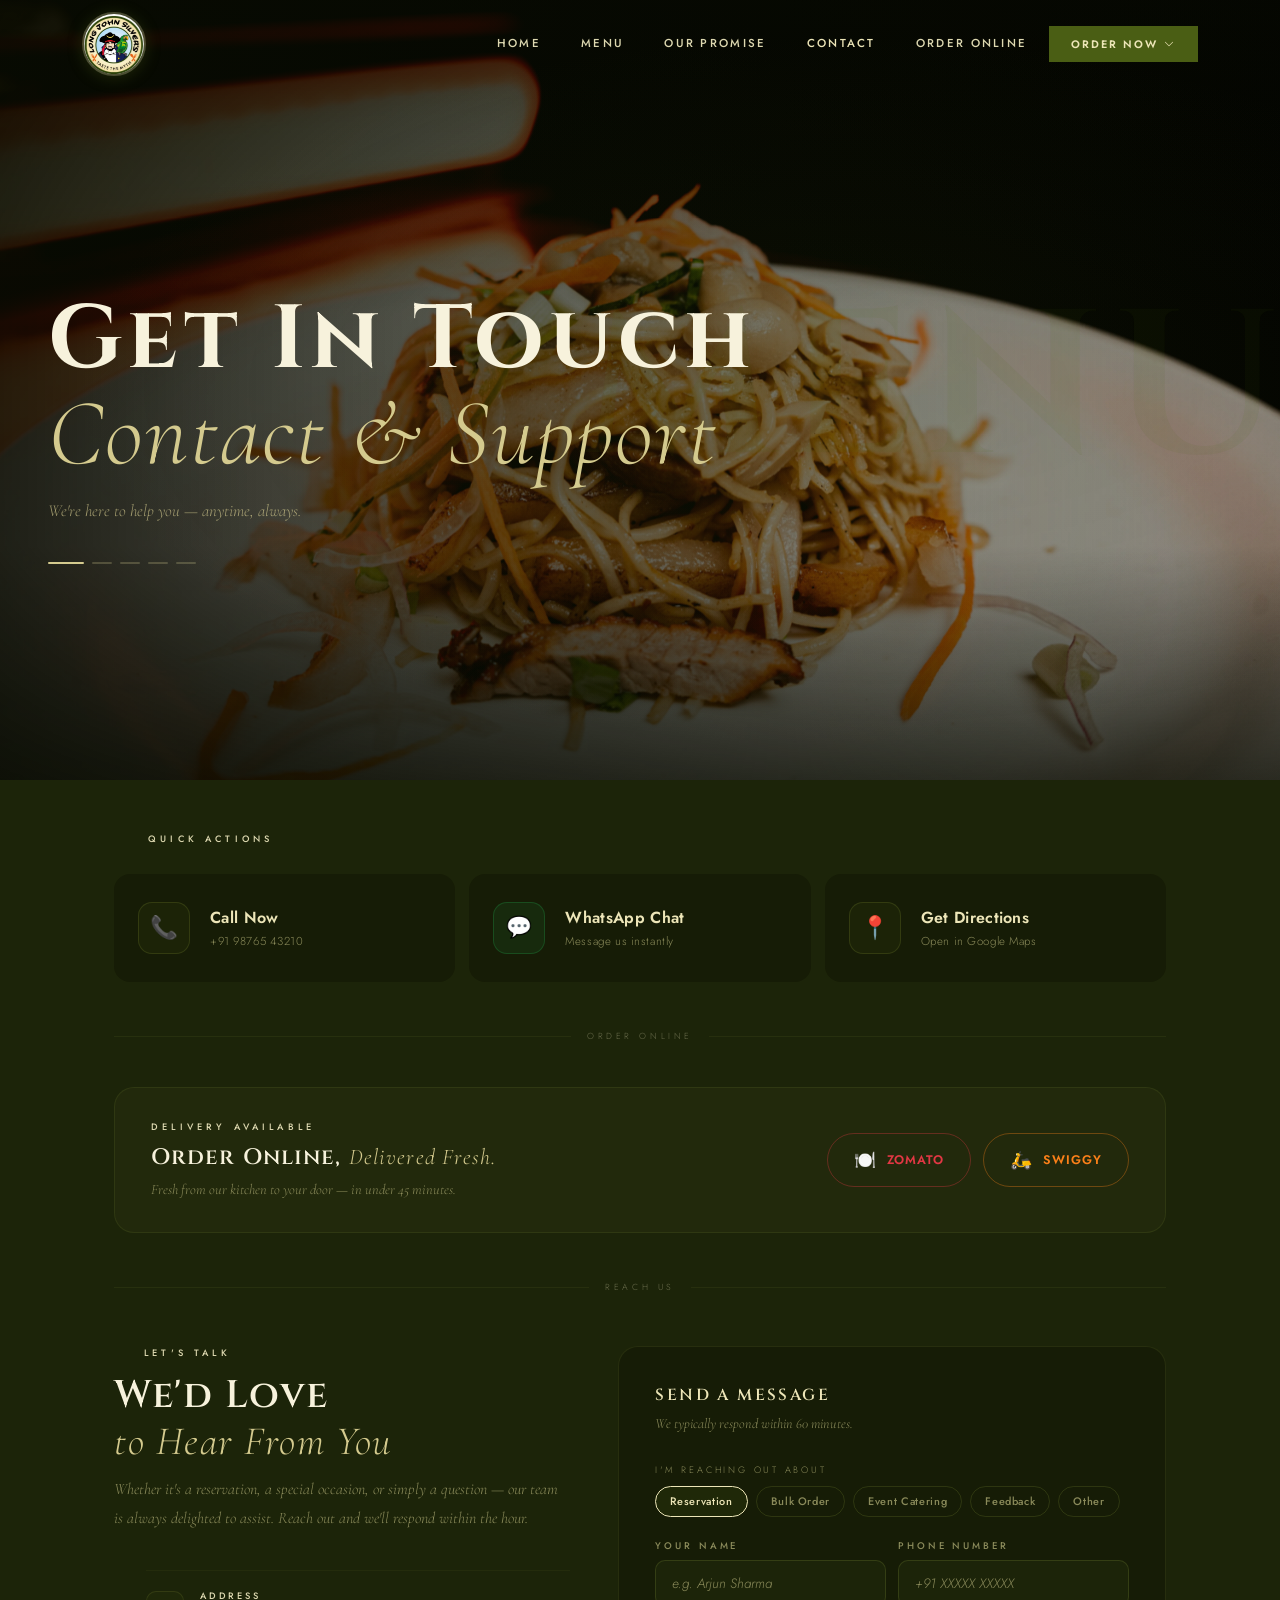
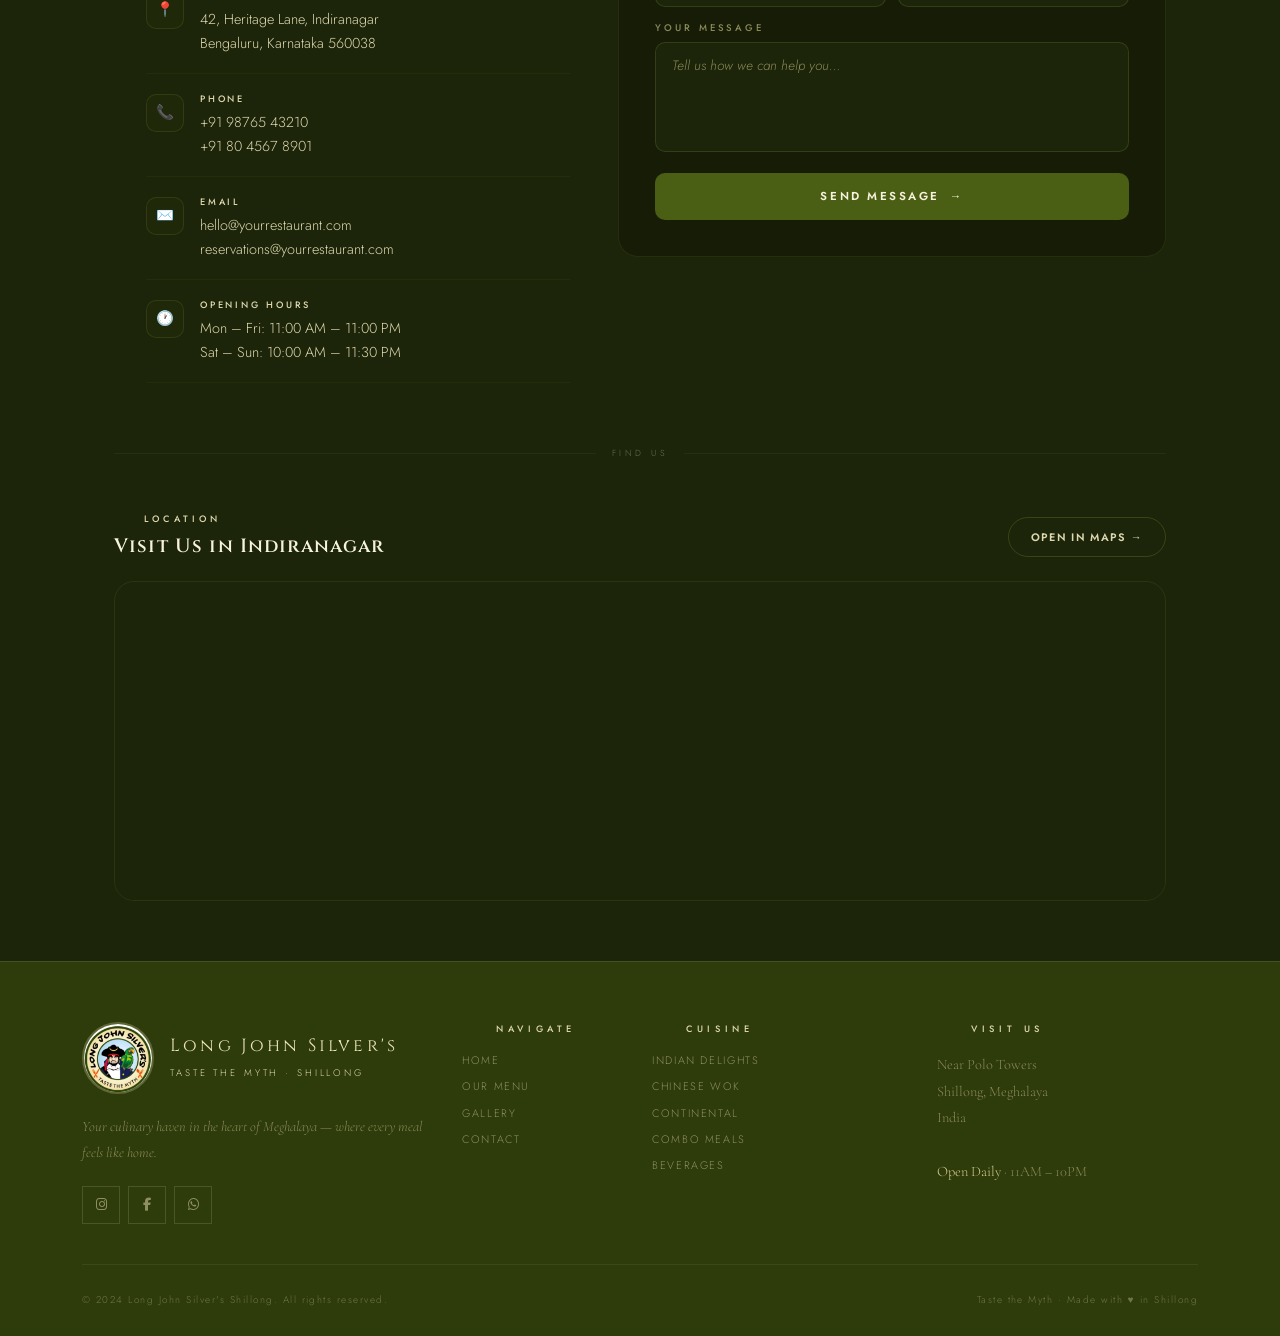
==== commit 81426d3c: "menu" ====
--- a/contact.html
+++ b/contact.html
@@ -77,7 +77,7 @@
             <div class="d-lg-none" id="mobileMenu">
                   <a class="nav-link" href="index.html">Home</a>
                     <a class="nav-link active" href="menu.html">Menu</a>
-                    <a class="nav-link" href="/index.html#why">Our Promise</a>
+                <a class="nav-link" href="/index.html#why">Our Promise</a>
                     <a class="nav-link" href="contact.html">Contact</a>
                     <a class="nav-link" href="/index.html#order">Order online</a>
                 <div class="dd-wrapper">
--- a/assets/css/style.css
+++ b/assets/css/style.css
@@ -1,25 +1,15 @@
 :root {
     --olive-dark: #2E3B0A;
-    /* darkest green ring */
     --olive: #4A5E14;
-    /* main green */
-    --olive-mid: #6B7A2E;
-    /* medium green */
+    --olive-mid: #6B7A2E
     --olive-light: #8E9A4A;
-    /* light olive */
     --cream: #EDE6B8;
-    /* logo cream band */
     --cream-dark: #D4CA8E;
-    /* darker cream */
     --cream-light: #F7F2DC;
-    /* lightest cream */
     --orange: #CC4A1A;
-    /* fork/knife orange-red */
     --orange-light: #E06030;
     --sky: #9EC8E8;
-    /* logo center sky */
     --dark: #0F1205;
-    /* near black with green tint */
     --dark-2: #161C06;
     --dark-3: #1C2409;
     --dark-4: #22290C;
@@ -27,9 +17,11 @@
     --text-light: #DDD8B0;
     --text-muted: #8A8A5A;
     --white: #FFFFFF;
+
     --font-display: 'Cinzel', serif;
     --font-body: 'Jost', sans-serif;
     --font-serif: 'Cormorant Garamond', serif;
+
     --transition: all 0.4s cubic-bezier(0.25, 0.46, 0.45, 0.94);
     --shadow-olive: 0 0 40px rgba(74, 94, 20, 0.2);
     --shadow-cream: 0 0 30px rgba(237, 230, 184, 0.1);
@@ -44,6 +36,8 @@
     --glow-olive: 0 0 40px rgba(59, 84, 18, 0.25);
     --glow-cream: 0 0 20px rgba(237, 230, 184, 0.08);
     --shadow-lg: 0 20px 60px rgba(0, 0, 0, 0.7);
+     --shadow-deep: 0 20px 60px rgba(0, 0, 0, 0.6);
+
 }
 
 *,
@@ -59,12 +53,14 @@
     overflow-x: hidden;
 }
 
+
 body {
     background: var(--dark-3);
     color: var(--text-light);
     font-family: var(--font-body);
     font-weight: 300;
     overflow-x: hidden;
+    overflow-x: clip !important;
 }
 
 ::-webkit-scrollbar {
@@ -1226,9 +1222,9 @@
 /* =============================================
    SECTION COMMONS
 ============================================= */
-section {
+/* section {
     padding: 80px 0;
-}
+} */
 
 .section-label {
     font-family: var(--font-body);
@@ -1298,6 +1294,7 @@
    ABOUT
 ============================================= */
 #about {
+    padding: 80px 0;
     background: var(--dark-2);
 }
 
@@ -1387,6 +1384,7 @@
 ============================================= */
 #why {
     background: var(--dark-2);
+    padding: 80px 0;
 }
 
 .why-grid {
@@ -1616,6 +1614,7 @@
 ============================================= */
 #order {
     background: var(--dark-2);
+    padding:50px 0 80px;
 }
 
 .order-platforms {
@@ -1740,6 +1739,7 @@
 ============================================= */
 #contact {
     background: var(--dark-3);
+    padding: 80px 0;
 }
 
 .contact-grid {
@@ -5098,10 +5098,181 @@
     }
 }
 
-html {
-    overflow-x: hidden;
-}
-
-body {
-    overflow-x: clip !important;
-}+
+
+/* ====== MENU BANNER VIDEO BACKGROUND ====== */
+  /* ═══════════════════════════════════════
+       FOOD VIDEO BANNER
+    ═══════════════════════════════════════ */
+ 
+    .vjb-section {
+      background-color: var(--dark-3);
+    }
+ 
+    .vjb-wrapper {
+      position: relative;
+      width: 100%;
+      height: 85vh;
+      min-height: 320px;
+      max-height: 680px;
+      overflow: hidden;
+    }
+ 
+    .vjb-video {
+      position: absolute;
+      inset: 0;
+      width: 100%;
+      height: 100%;
+      object-fit: cover;
+      object-position: center;
+      z-index: 0;
+    }
+ 
+    .vjb-overlay {
+      position: absolute;
+      inset: 0;
+      z-index: 1;
+      background: linear-gradient(
+        to bottom,
+        rgba(28, 36, 9, 0.60) 0%,
+        rgba(28, 36, 9, 0.25) 35%,
+        rgba(28, 36, 9, 0.25) 60%,
+        rgba(28, 36, 9, 0.78) 100%
+      );
+    }
+
+    .vjb-content {
+      position: absolute;
+      inset: 0;
+      z-index: 2;
+      display: flex;
+      flex-direction: column;
+      align-items: center;
+      justify-content: center;
+      text-align: center;
+      padding: 2rem 1.5rem;
+      gap: 1.4rem;
+      animation: vjbFadeUp 1s var(--ease) both;
+    }
+ 
+
+    .vjb-headline {
+      font-family: var(--font-display);
+      font-size: clamp(2.6rem, 6.5vw, 5rem);
+      font-weight: 700;
+      line-height: 1.08;
+      letter-spacing: 0.025em;
+      color: var(--cream-light);
+      text-shadow: 0 4px 28px rgba(0, 0, 0, 0.65);
+    }
+ 
+    .vjb-headline em {
+      font-family: var(--font-serif);
+      font-style: italic;
+      font-weight: 400;
+      font-size: 1.1em;         
+      color: var(--orange-light);
+      display: block;
+      line-height: 1.15;
+      letter-spacing: 0.01em;
+      text-shadow: 0 4px 20px rgba(204, 74, 26, 0.35);
+    }
+ 
+    .vjb-divider {
+      width: 56px;
+      height: 2px;
+      background: linear-gradient(
+        90deg,
+        transparent,
+        var(--orange),
+        transparent
+      );
+      border: none;
+      margin: 0 auto;
+      opacity: 0.85;
+    }
+ 
+    .vjb-subline {
+      font-family: var(--font-body);
+      font-size: clamp(0.78rem, 1.6vw, 1rem);
+      font-weight: 300;
+      letter-spacing: 0.14em;
+      color: var(--cream-dark);
+      text-transform: uppercase;
+      opacity: 0.88;
+      max-width: 500px;
+      line-height: 1.7;
+      text-shadow: 0 2px 12px rgba(0, 0, 0, 0.70);
+    }
+ 
+  
+    .vjb-bottom-fade {
+      position: absolute;
+      bottom: 0;
+      left: 0;
+      right: 0;
+      height: 120px;
+      z-index: 3;
+      background: linear-gradient(
+        to bottom,
+        transparent,
+        var(--dark-3)
+      );
+      pointer-events: none;
+    }
+
+    @keyframes vjbFadeUp {
+      from {
+        opacity: 0;
+        transform: translateY(28px);
+      }
+      to {
+        opacity: 1;
+        transform: translateY(0);
+      }
+    }
+ 
+ 
+    /* ═══════════════════════════════════════
+       RESPONSIVE
+    ═══════════════════════════════════════ */
+ 
+
+    @media (max-width: 992px) {
+      .vjb-wrapper {
+        height: 58vh;
+        max-height: 560px;
+      }
+    }
+ 
+
+    @media (max-width: 768px) {
+      .vjb-wrapper {
+        height: 48vh;
+        max-height: 460px;
+      }
+      .vjb-content {
+        gap: 1.1rem;
+      }
+      .vjb-subline {
+        letter-spacing: 0.08em;
+      }
+      .vjb-bottom-fade {
+        height: 80px;
+      }
+    }
+ 
+   
+    @media (max-width: 480px) {
+      .vjb-wrapper {
+        height: 40vh;
+        min-height: 280px;
+      }
+      .vjb-content {
+        gap: 0.9rem;
+        padding: 1.25rem 1rem;
+      }
+      .vjb-divider {
+        width: 40px;
+      }
+    }
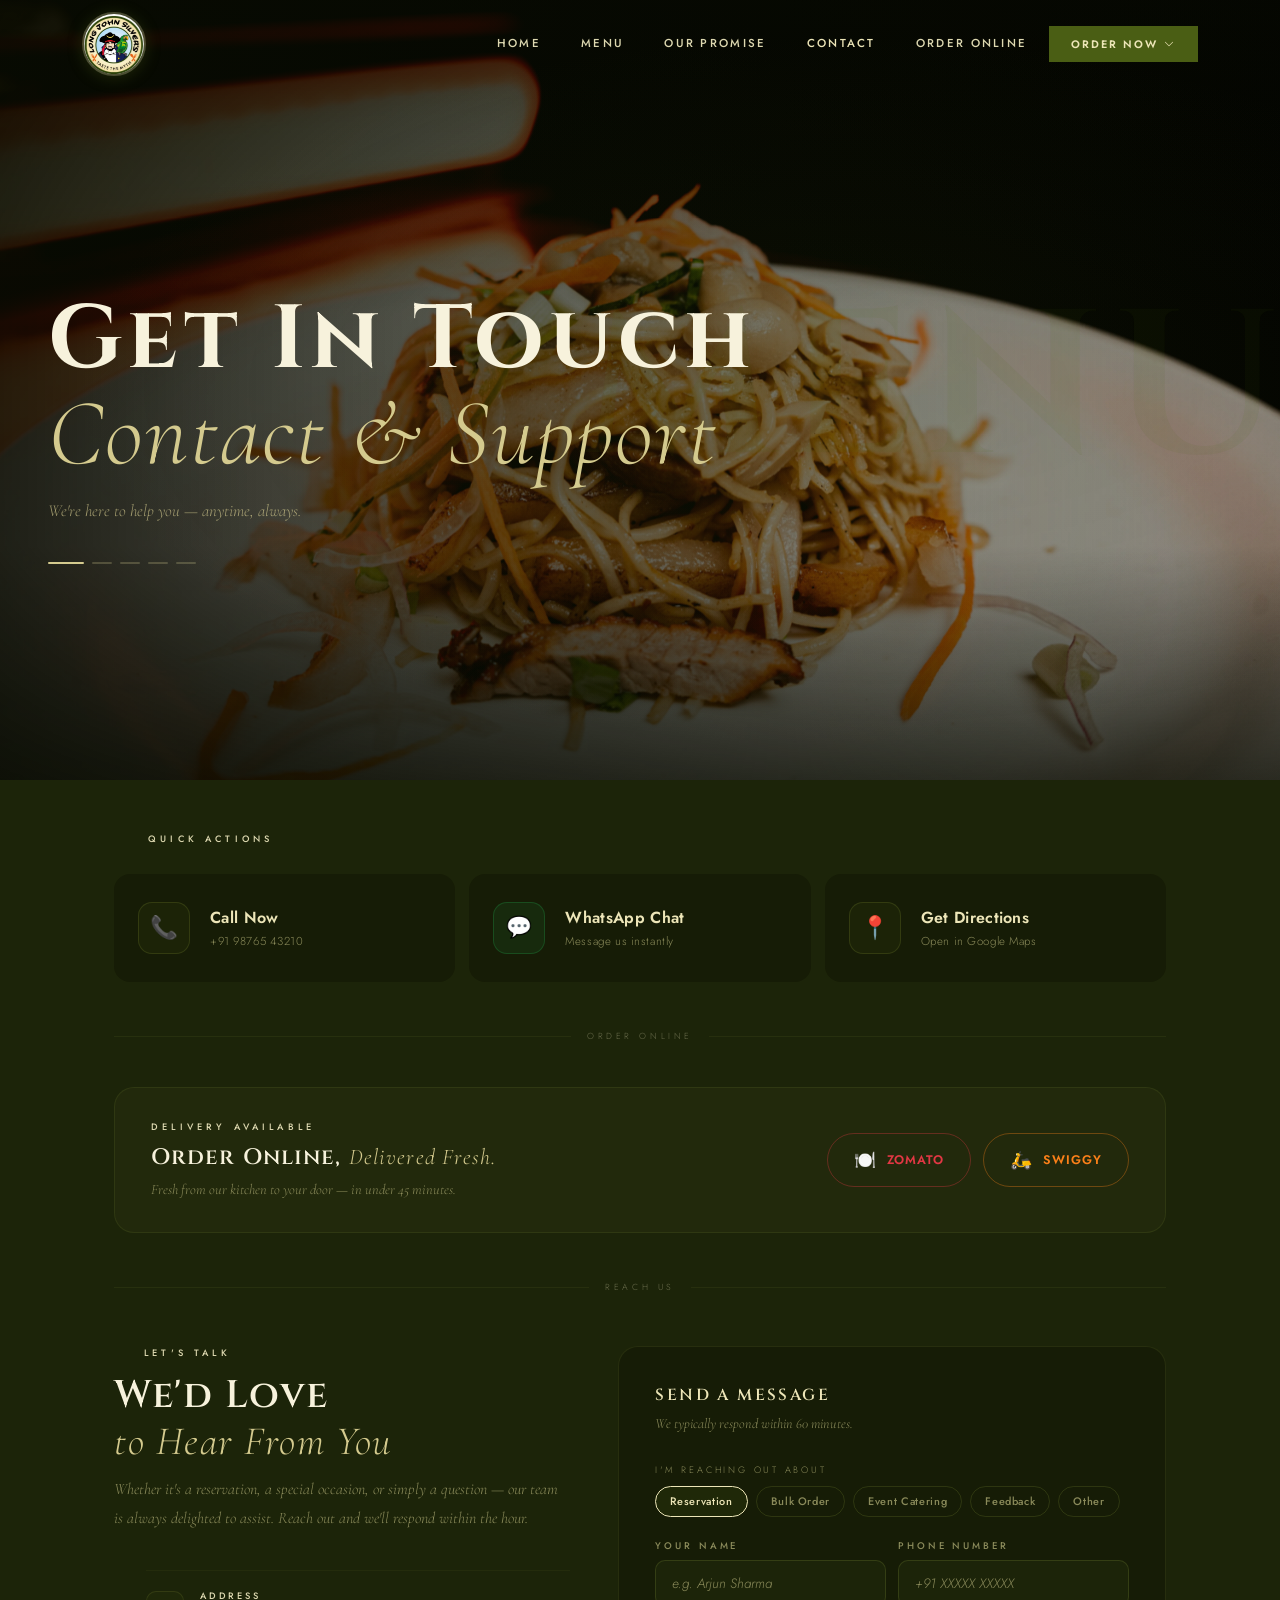
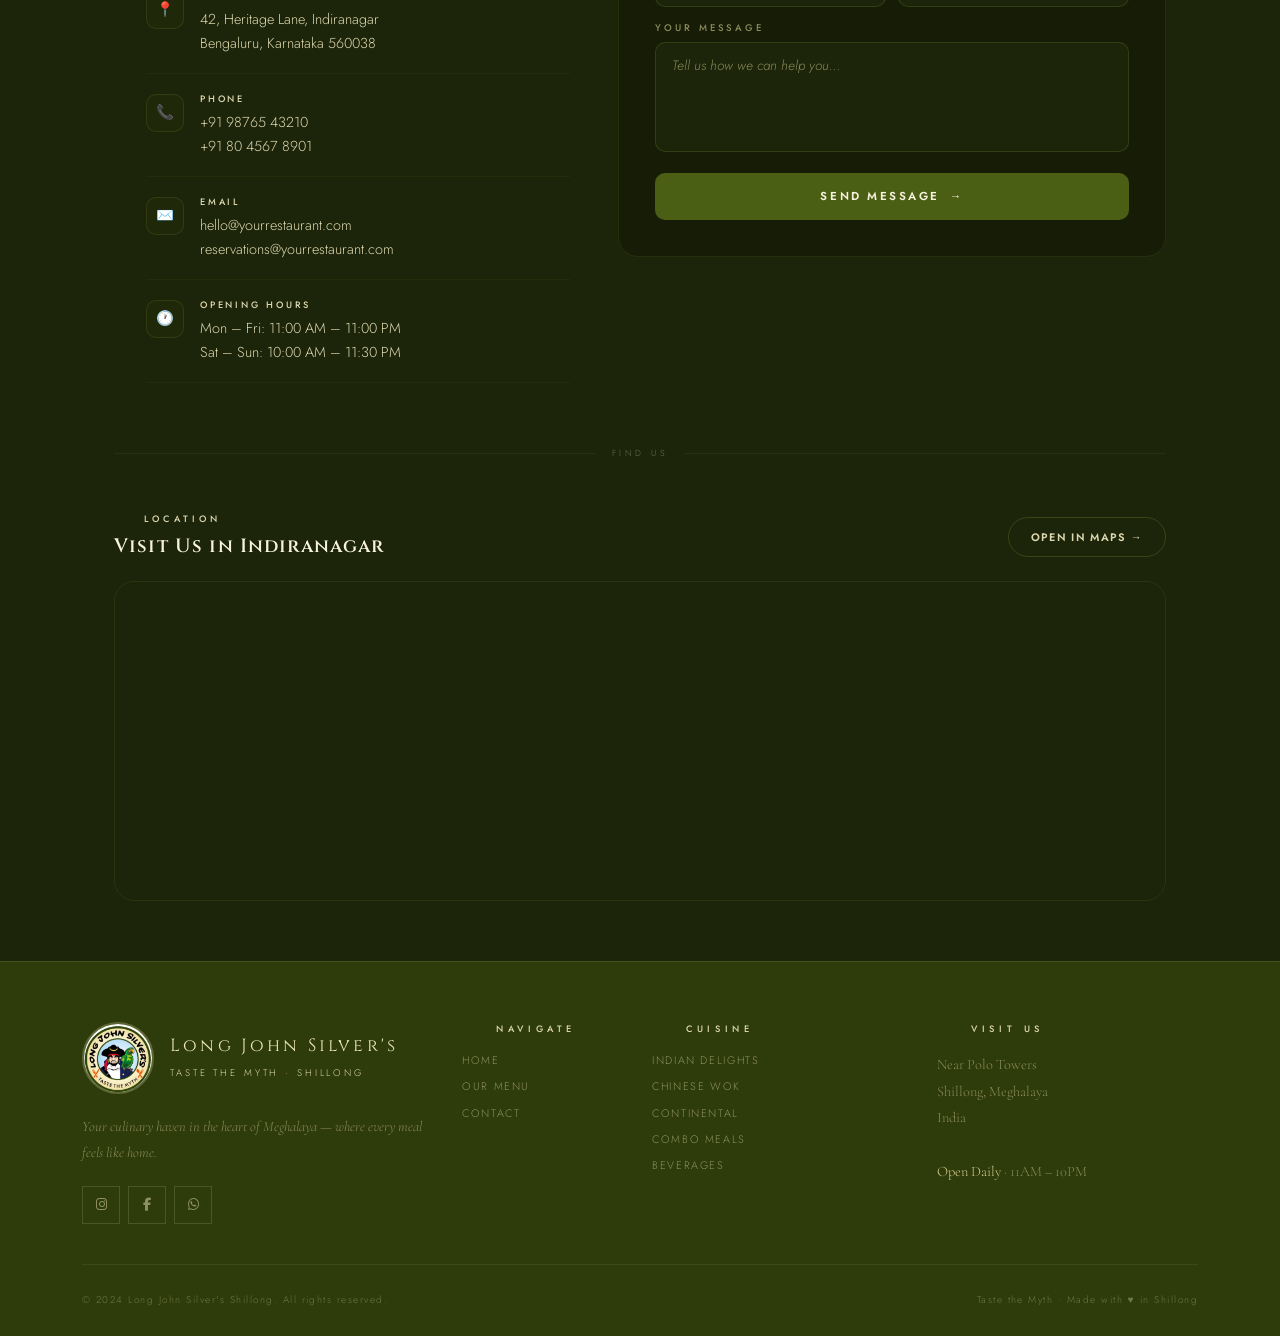
==== commit b7f2f250: "footer" ====
--- a/contact.html
+++ b/contact.html
@@ -35,9 +35,9 @@
                 <div class="d-none d-lg-flex align-items-center gap-1">
                     <a class="nav-link" href="index.html">Home</a>
                     <a class="nav-link active" href="menu.html">Menu</a>
-                    <a class="nav-link" href="/index.html#why">Our Promise</a>
+                    <a class="nav-link" href="index.html#why">Our Promise</a>
                     <a class="nav-link" href="contact.html">Contact</a>
-                        <a class="nav-link" href="/index.html#order">Order online</a>
+                        <a class="nav-link" href="index.html#order">Order online</a>
                     <div class="dd-wrapper">
                         <button class="dd-btn" id="orderDropdown">Order Now <i
                                 class="bi bi-chevron-down dd-arrow"></i></button>
@@ -60,11 +60,11 @@
                                     <div class="dd-desc">Premium dining experience</div>
                                 </div><i class="bi bi-arrow-up-right dd-link-icon"></i>
                             </a>
-                            <a class="dd-item dd-call" href="tel:+916374363370">
+                            <a class="dd-item dd-call" href="tel:+917005426085">
                                 <div class="dd-icon"><i class="bi bi-telephone-fill"></i></div>
                                 <div class="dd-content">
                                     <div class="dd-title">Call to Order</div>
-                                    <div class="dd-desc">+91 63743 63370</div>
+                                    <div class="dd-desc">+91 70054 26085</div>
                                 </div><i class="bi bi-arrow-up-right dd-link-icon"></i>
                             </a>
                             <div class="dd-footer">
@@ -77,9 +77,9 @@
             <div class="d-lg-none" id="mobileMenu">
                   <a class="nav-link" href="index.html">Home</a>
                     <a class="nav-link active" href="menu.html">Menu</a>
-                <a class="nav-link" href="/index.html#why">Our Promise</a>
+                <a class="nav-link" href="index.html#why">Our Promise</a>
                     <a class="nav-link" href="contact.html">Contact</a>
-                    <a class="nav-link" href="/index.html#order">Order online</a>
+                    <a class="nav-link" href="index.html#order">Order online</a>
                 <div class="dd-wrapper">
                     <button class="dd-btn" id="orderDropdown">Order Now <i
                             class="bi bi-chevron-down dd-arrow"></i></button>
@@ -102,11 +102,11 @@
                                 <div class="dd-desc">Premium dining experience</div>
                             </div><i class="bi bi-arrow-up-right dd-link-icon"></i>
                         </a>
-                        <a class="dd-item dd-call" href="tel:+916374363370">
+                        <a class="dd-item dd-call" href="tel:+917005426085">
                             <div class="dd-icon"><i class="bi bi-telephone-fill"></i></div>
                             <div class="dd-content">
                                 <div class="dd-title">Call to Order</div>
-                                <div class="dd-desc">+91 63743 63370</div>
+                                <div class="dd-desc">+91 70054 26085</div>
                             </div><i class="bi bi-arrow-up-right dd-link-icon"></i>
                         </a>
                         <div class="dd-footer">
@@ -363,11 +363,10 @@
                 </div>
                 <div class="col-lg-2 col-md-3 col-6">
                     <div class="section-label mb-3" style="font-size:.58rem">Navigate</div>
-                    <div class="footer-links">
+                   <div class="footer-links">
                         <a href="index.html">Home</a>
                         <a href="menu.html">Our Menu</a>
-                        <a href="gallery.html">Gallery</a>
-                        <a href="index.html#contact">Contact</a>
+                        <a href="contact.html">Contact</a>
                     </div>
                 </div>
                 <div class="col-lg-3 col-md-3 col-6">
--- a/assets/css/style.css
+++ b/assets/css/style.css
@@ -1842,6 +1842,8 @@
     font-style: italic;
 }
 
+
+
 /* =============================================
    FOOTER
 ============================================= */
@@ -5275,4 +5277,5 @@
       .vjb-divider {
         width: 40px;
       }
-    }+    }
+
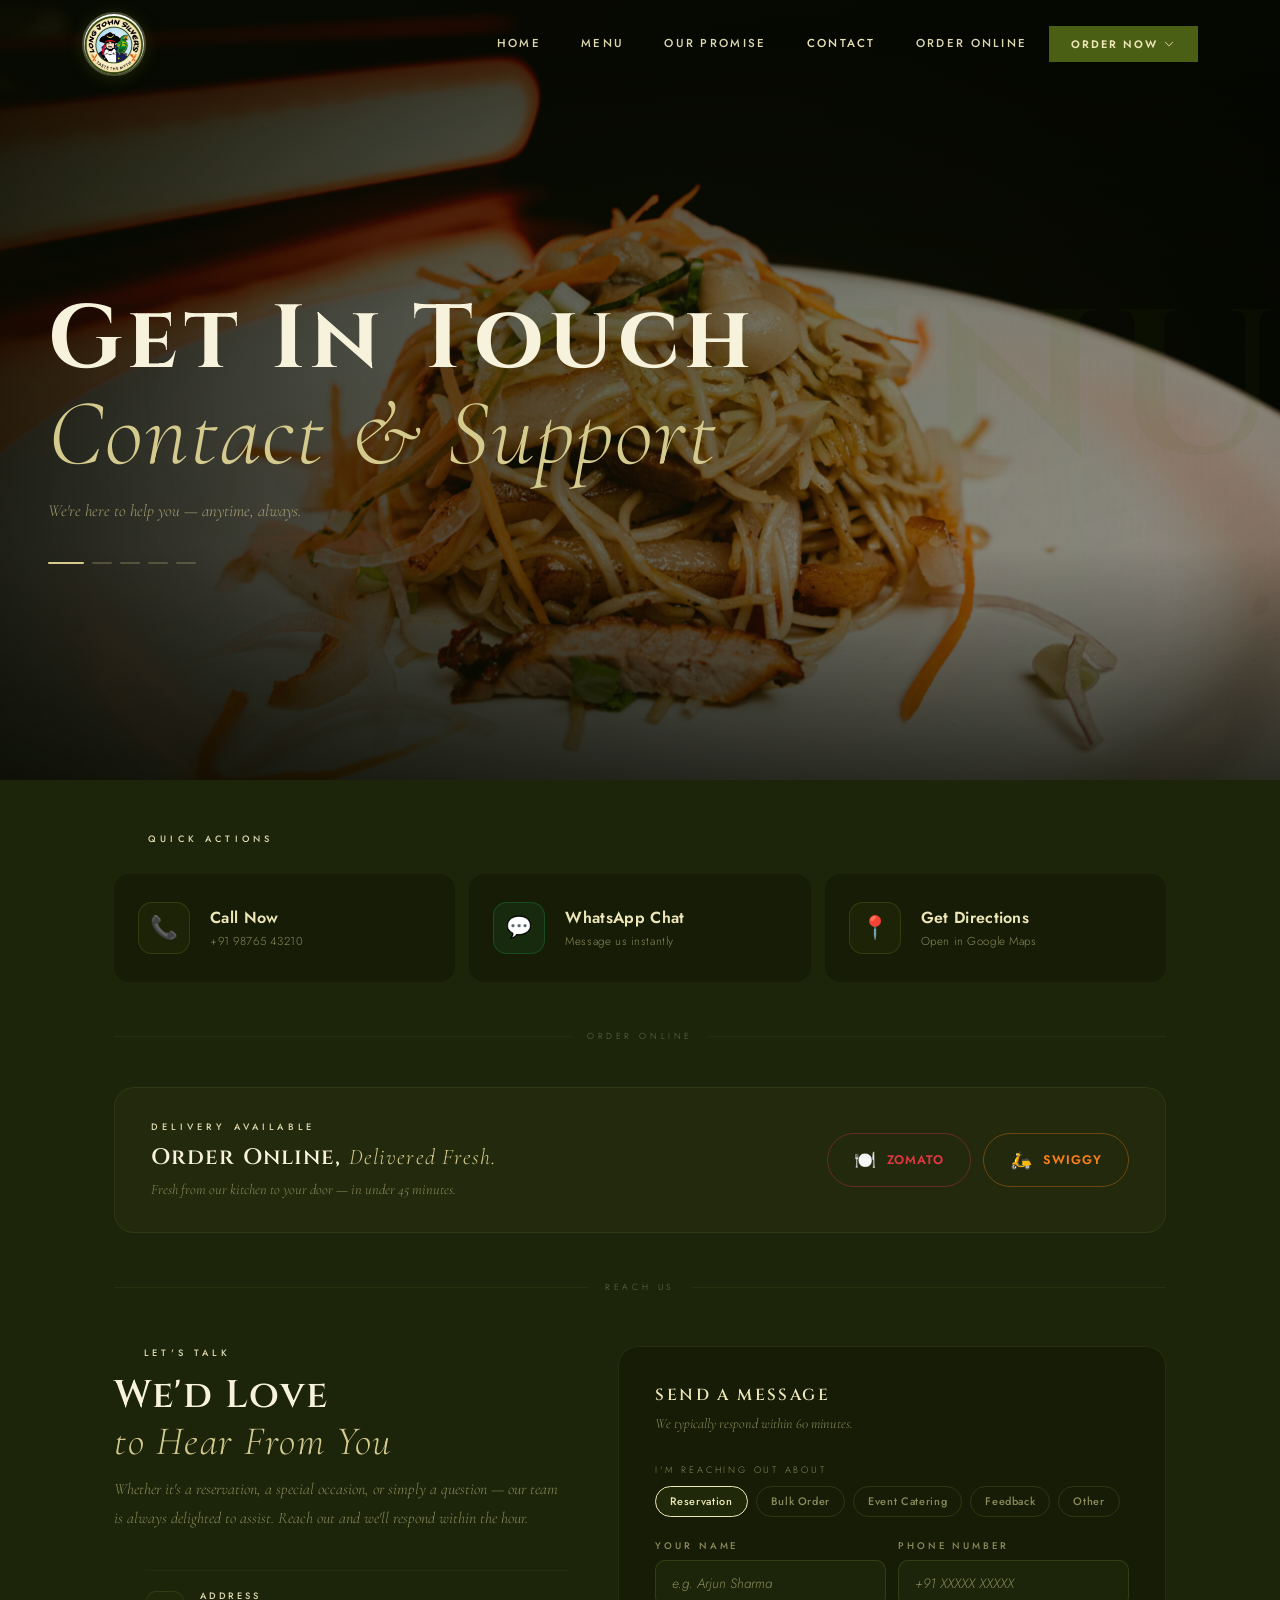
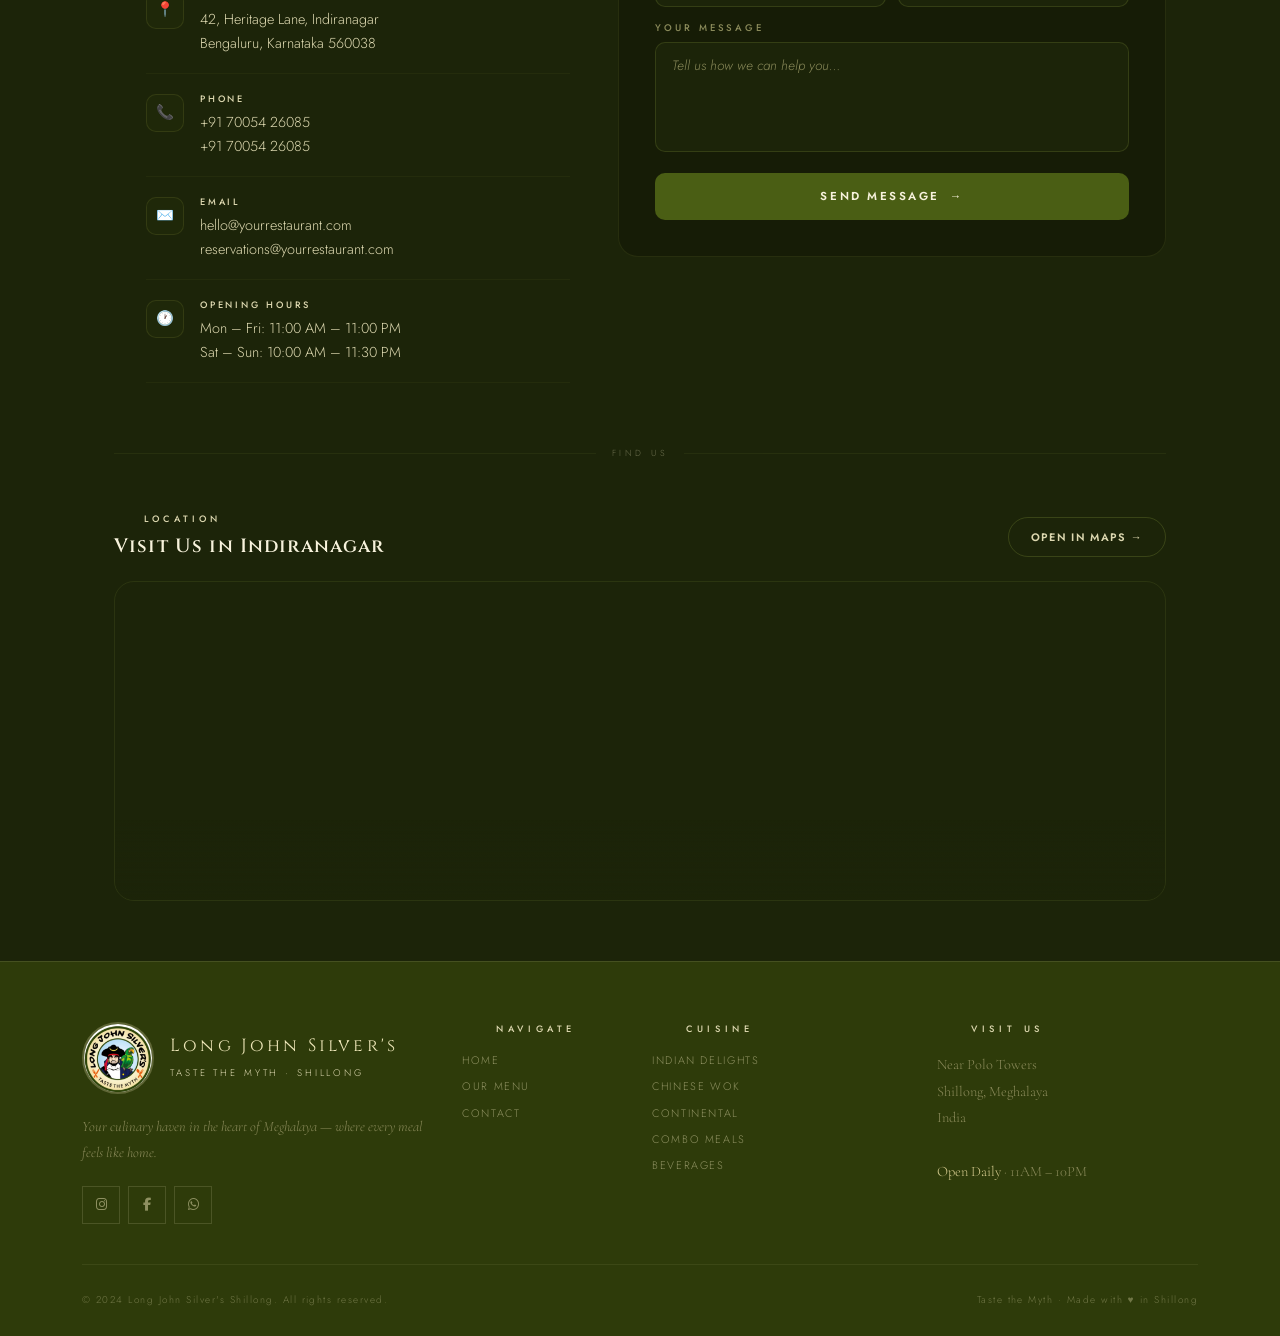
==== commit 75a55444: "btn" ====
--- a/contact.html
+++ b/contact.html
@@ -169,7 +169,7 @@
           <div class="cs-action-arrow">→</div>
         </a>
 
-        <a href="https://wa.me/919876543210" class="cs-action-btn whatsapp" target="_blank">
+        <a href="https://wa.me/917005426085" class="cs-action-btn whatsapp" target="_blank">
           <div class="cs-action-icon" style="color:#25D366; font-size:1.3rem;">💬</div>
           <div class="cs-action-text">
             <div class="cs-action-title">WhatsApp Chat</div>
@@ -239,7 +239,7 @@
               <div class="cs-info-icon">📞</div>
               <div>
                 <span class="cs-info-lbl">Phone</span>
-                <span class="cs-info-val">+91 98765 43210<br>+91 80 4567 8901</span>
+                <span class="cs-info-val">+91 70054 26085<br>+91 70054 26085</span>
               </div>
             </li>
             <li class="cs-info-item">
--- a/assets/css/style.css
+++ b/assets/css/style.css
@@ -1998,9 +1998,9 @@
 }
 
 @media (max-width: 767px) {
-    section {
+    /* section {
         padding: 80px 0;
-    }
+    } */
 
     .hero-logo-wrap {
         flex-direction: column;
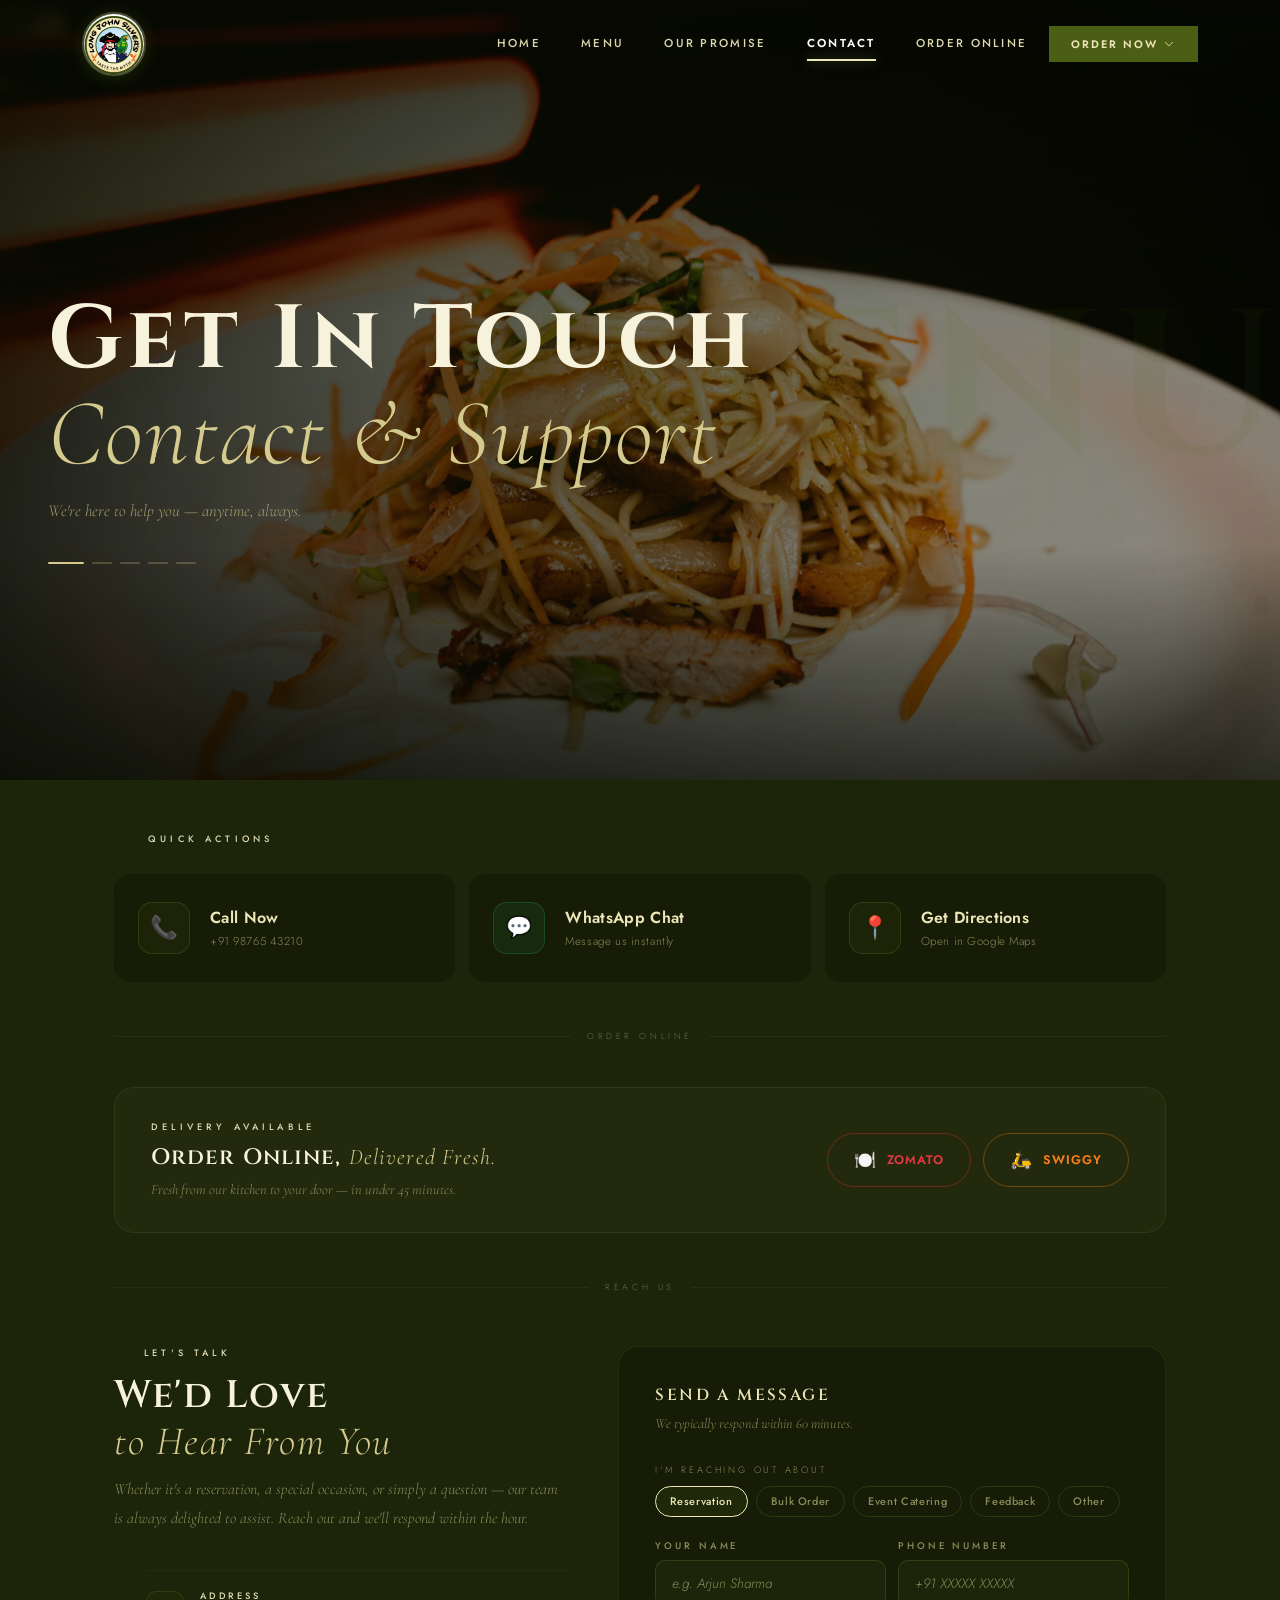
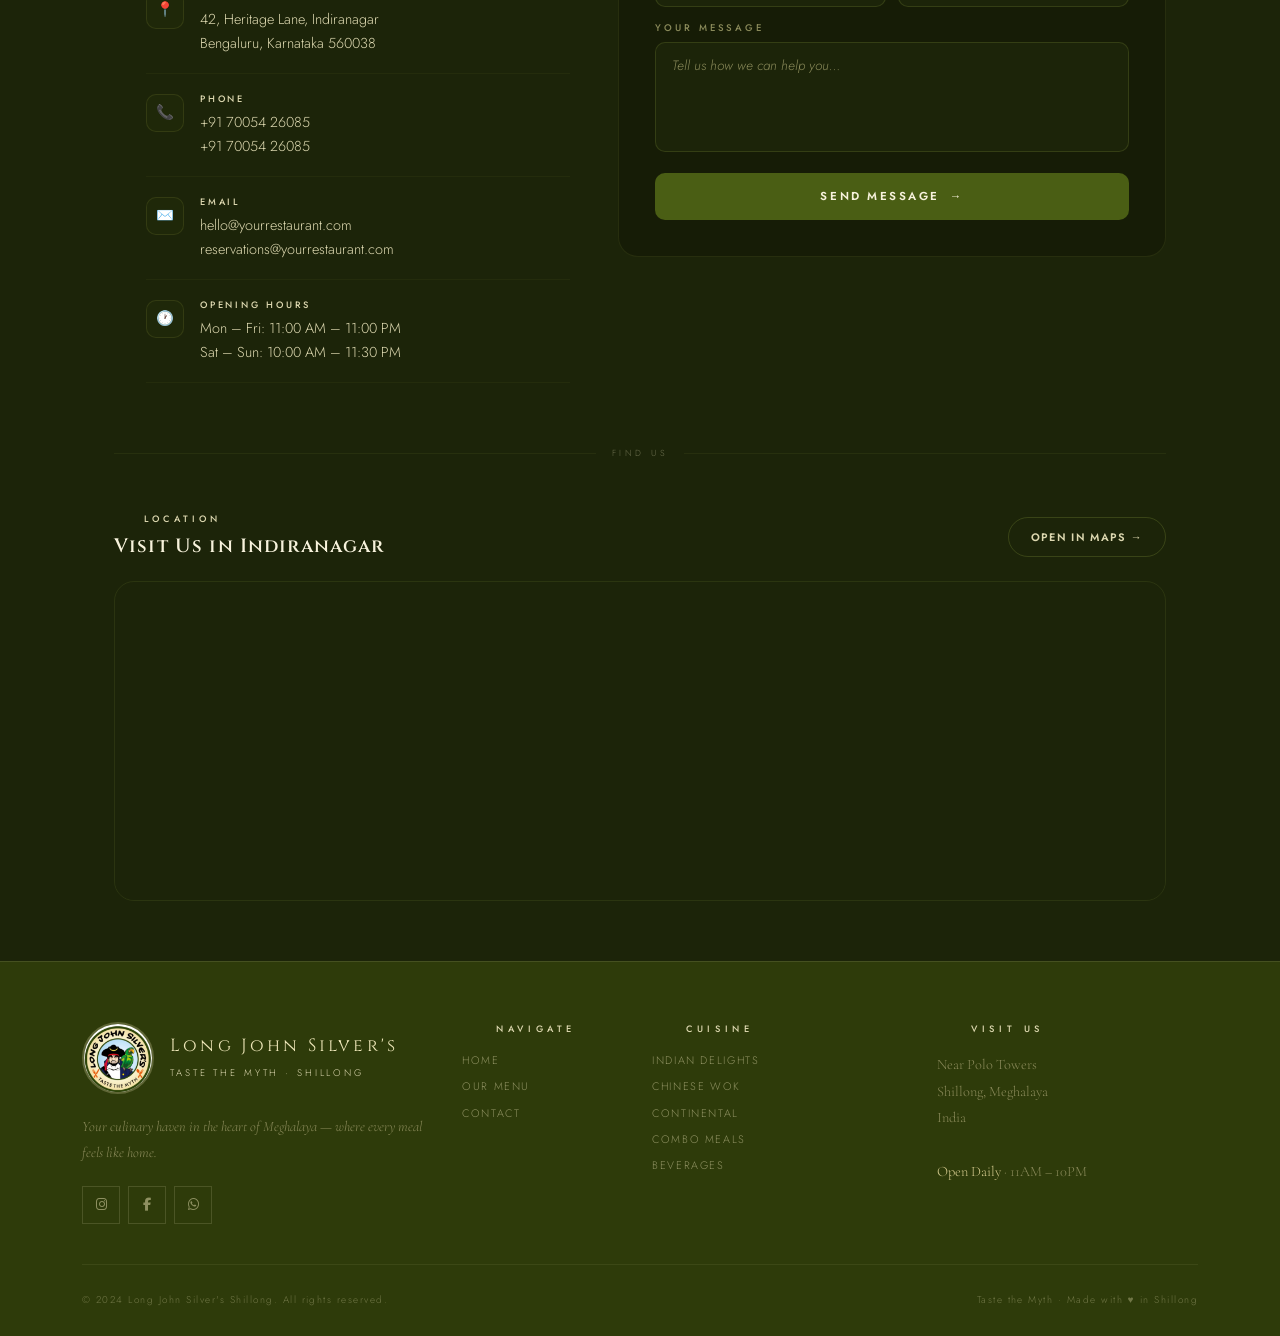
==== commit e2933d5a: "cta btn" ====
--- a/contact.html
+++ b/contact.html
@@ -2,419 +2,415 @@
 <html lang="en">
 
 <head>
-    <meta charset="UTF-8">
-    <meta name="viewport" content="width=device-width, initial-scale=1.0">
-    <title>Menu — Long John Silver's Shillong | Indian, Chinese &amp; Continental</title>
-    <meta name="description"
-        content="Explore the full menu at Long John Silver's Shillong. Indian, Chinese, Continental dishes and value combos — all freshly prepared near Polo Towers.">
-    <link href="https://cdn.jsdelivr.net/npm/bootstrap@5.3.2/dist/css/bootstrap.min.css" rel="stylesheet">
-    <link
-        href="https://fonts.googleapis.com/css2?family=Cormorant+Garamond:ital,wght@0,300;0,400;0,600;0,700;1,300;1,400&family=Jost:wght@300;400;500;600&family=Cinzel:wght@400;600;700&display=swap"
-        rel="stylesheet">
-    <link rel="stylesheet" href="https://cdnjs.cloudflare.com/ajax/libs/font-awesome/6.5.0/css/all.min.css">
-    <link rel="stylesheet" href="https://cdn.jsdelivr.net/npm/bootstrap-icons@1.11.0/font/bootstrap-icons.css">
-    <link rel="stylesheet" href="assets/css/style.css">
+  <meta charset="UTF-8">
+  <meta name="viewport" content="width=device-width, initial-scale=1.0">
+  <title>Menu — Long John Silver's Shillong | Indian, Chinese &amp; Continental</title>
+  <meta name="description"
+    content="Explore the full menu at Long John Silver's Shillong. Indian, Chinese, Continental dishes and value combos — all freshly prepared near Polo Towers.">
+  <link href="https://cdn.jsdelivr.net/npm/bootstrap@5.3.2/dist/css/bootstrap.min.css" rel="stylesheet">
+  <link
+    href="https://fonts.googleapis.com/css2?family=Cormorant+Garamond:ital,wght@0,300;0,400;0,600;0,700;1,300;1,400&family=Jost:wght@300;400;500;600&family=Cinzel:wght@400;600;700&display=swap"
+    rel="stylesheet">
+  <link rel="stylesheet" href="https://cdnjs.cloudflare.com/ajax/libs/font-awesome/6.5.0/css/all.min.css">
+  <link rel="stylesheet" href="https://cdn.jsdelivr.net/npm/bootstrap-icons@1.11.0/font/bootstrap-icons.css">
+  <link rel="stylesheet" href="assets/css/style.css">
 </head>
 
 <body>
 
-    <!-- ═══ NAVBAR ═══ -->
-    <nav id="navbar">
-        <div class="container">
-            <div class="d-flex align-items-center justify-content-between">
-                <a href="index.html" class="nav-logo-wrap">
-                    <picture>
-                        <source srcset="assets/images/long-john-logo.webp" type="image/webp">
-                        <img src="assets/images/long-john-logo.png" alt="Long John Silver's Shillong"
-                            class="nav-logo-img">
-                    </picture>
-                </a>
-                <button class="navbar-toggler d-lg-none" type="button" id="menuToggle">
-                    <span class="navbar-toggler-icon"></span>
-                </button>
-                <div class="d-none d-lg-flex align-items-center gap-1">
-                    <a class="nav-link" href="index.html">Home</a>
-                    <a class="nav-link active" href="menu.html">Menu</a>
-                    <a class="nav-link" href="index.html#why">Our Promise</a>
-                    <a class="nav-link" href="contact.html">Contact</a>
-                        <a class="nav-link" href="index.html#order">Order online</a>
-                    <div class="dd-wrapper">
-                        <button class="dd-btn" id="orderDropdown">Order Now <i
-                                class="bi bi-chevron-down dd-arrow"></i></button>
-                        <div class="dd-menu">
-                            <div class="dd-header">
-                                <h6>Choose Platform</h6>
-                                <p>Order your favorites</p>
-                            </div>
-                            <a class="dd-item" href="https://www.swiggy.com" target="_blank">
-                                <div class="dd-icon"><i class="bi bi-bag-check"></i></div>
-                                <div class="dd-content">
-                                    <div class="dd-title">Order via Swiggy</div>
-                                    <div class="dd-desc">Fast delivery, exclusive deals</div>
-                                </div><i class="bi bi-arrow-up-right dd-link-icon"></i>
-                            </a>
-                            <a class="dd-item" href="https://www.zomato.com" target="_blank">
-                                <div class="dd-icon"><i class="bi bi-shop"></i></div>
-                                <div class="dd-content">
-                                    <div class="dd-title">Order via Zomato</div>
-                                    <div class="dd-desc">Premium dining experience</div>
-                                </div><i class="bi bi-arrow-up-right dd-link-icon"></i>
-                            </a>
-                            <a class="dd-item dd-call" href="tel:+917005426085">
-                                <div class="dd-icon"><i class="bi bi-telephone-fill"></i></div>
-                                <div class="dd-content">
-                                    <div class="dd-title">Call to Order</div>
-                                    <div class="dd-desc">+91 70054 26085</div>
-                                </div><i class="bi bi-arrow-up-right dd-link-icon"></i>
-                            </a>
-                            <div class="dd-footer">
-                                <p>Open daily 11:00 AM – 10:00 PM</p>
-                            </div>
-                        </div>
-                    </div>
-                </div>
-            </div>
-            <div class="d-lg-none" id="mobileMenu">
-                  <a class="nav-link" href="index.html">Home</a>
-                    <a class="nav-link active" href="menu.html">Menu</a>
-                <a class="nav-link" href="index.html#why">Our Promise</a>
-                    <a class="nav-link" href="contact.html">Contact</a>
-                    <a class="nav-link" href="index.html#order">Order online</a>
-                <div class="dd-wrapper">
-                    <button class="dd-btn" id="orderDropdown">Order Now <i
-                            class="bi bi-chevron-down dd-arrow"></i></button>
-                    <div class="dd-menu">
-                        <div class="dd-header">
-                            <h6>Choose Platform</h6>
-                            <p>Order your favorites</p>
-                        </div>
-                        <a class="dd-item" href="https://www.swiggy.com" target="_blank">
-                            <div class="dd-icon"><i class="bi bi-bag-check"></i></div>
-                            <div class="dd-content">
-                                <div class="dd-title">Order via Swiggy</div>
-                                <div class="dd-desc">Fast delivery, exclusive deals</div>
-                            </div><i class="bi bi-arrow-up-right dd-link-icon"></i>
-                        </a>
-                        <a class="dd-item" href="https://www.zomato.com" target="_blank">
-                            <div class="dd-icon"><i class="bi bi-shop"></i></div>
-                            <div class="dd-content">
-                                <div class="dd-title">Order via Zomato</div>
-                                <div class="dd-desc">Premium dining experience</div>
-                            </div><i class="bi bi-arrow-up-right dd-link-icon"></i>
-                        </a>
-                        <a class="dd-item dd-call" href="tel:+917005426085">
-                            <div class="dd-icon"><i class="bi bi-telephone-fill"></i></div>
-                            <div class="dd-content">
-                                <div class="dd-title">Call to Order</div>
-                                <div class="dd-desc">+91 70054 26085</div>
-                            </div><i class="bi bi-arrow-up-right dd-link-icon"></i>
-                        </a>
-                        <div class="dd-footer">
-                            <p>Open daily 11:00 AM – 10:00 PM</p>
-                        </div>
-                    </div>
-                </div>
-            </div>
-        </div>
-    </nav>
-
-    <!-- ═══ HERO ═══ -->
-    <section class="menu-hero">
-        <div class="hero-bg-slider">
-            <div class="hero-slide active"
-                style="background-image:url('assets/images/food-long-john/pork-mushroom-chow.webp')"></div>
-            <div class="hero-slide" style="background-image:url('assets/images/food-long-john/fish-fry.webp')"></div>
-            <div class="hero-slide"
-                style="background-image:url('assets/images/food-long-john/chicken-manchurian-gravy.webp')"></div>
-            <div class="hero-slide"
-                style="background-image:url('assets/images/food-long-john/prawns-chillyg-ravy.webp')"></div>
-            <div class="hero-slide"
-                style="background-image:url('assets/images/food-long-john/paneer-butter-masala.webp')"></div>
-        </div>
-        <div class="menu-hero-inner py-5 pb-5">
-            <h1>Get In Touch<br><em>Contact &amp; Support</em></h1>
-            <p class="hero-sub">We're here to help you — anytime, always.</p>
-            <div class="hero-dots">
-                <span class="hero-dot active"></span>
-                <span class="hero-dot"></span>
-                <span class="hero-dot"></span>
-                <span class="hero-dot"></span>
-                <span class="hero-dot"></span>
-            </div>
-        </div>
-    </section>
-
- <div class="cs-page">
-
-  <!-- TOP HEADER -->
-  <!-- <div class="cs-header">
+  <!-- ═══ NAVBAR ═══ -->
+  <nav id="navbar">
+    <div class="container">
+      <div class="d-flex align-items-center justify-content-between">
+        <a href="index.html" class="nav-logo-wrap">
+          <picture>
+            <source srcset="assets/images/long-john-logo.webp" type="image/webp">
+            <img src="assets/images/long-john-logo.png" alt="Long John Silver's Shillong" class="nav-logo-img">
+          </picture>
+        </a>
+        <button class="navbar-toggler d-lg-none" type="button" id="menuToggle">
+          <span class="navbar-toggler-icon"></span>
+        </button>
+        <div class="d-none d-lg-flex align-items-center gap-1">
+          <a class="nav-link" href="index.html">Home</a>
+          <a class="nav-link" href="menu.html">Menu</a>
+          <a class="nav-link" href="index.html#why">Our Promise</a>
+          <a class="nav-link active" href="contact.html">Contact</a>
+          <a class="nav-link" href="index.html#order">Order online</a>
+          <div class="dd-wrapper">
+            <button class="dd-btn" id="orderDropdown">Order Now <i class="bi bi-chevron-down dd-arrow"></i></button>
+            <div class="dd-menu">
+              <div class="dd-header">
+                <h6>Choose Platform</h6>
+                <p>Order your favorites</p>
+              </div>
+              <a class="dd-item" href="https://www.swiggy.com" target="_blank">
+                <div class="dd-icon"><i class="bi bi-bag-check"></i></div>
+                <div class="dd-content">
+                  <div class="dd-title">Order via Swiggy</div>
+                  <div class="dd-desc">Fast delivery, exclusive deals</div>
+                </div><i class="bi bi-arrow-up-right dd-link-icon"></i>
+              </a>
+              <a class="dd-item" href="https://www.zomato.com" target="_blank">
+                <div class="dd-icon"><i class="bi bi-shop"></i></div>
+                <div class="dd-content">
+                  <div class="dd-title">Order via Zomato</div>
+                  <div class="dd-desc">Premium dining experience</div>
+                </div><i class="bi bi-arrow-up-right dd-link-icon"></i>
+              </a>
+              <a class="dd-item dd-call" href="tel:+917005426085">
+                <div class="dd-icon"><i class="bi bi-telephone-fill"></i></div>
+                <div class="dd-content">
+                  <div class="dd-title">Call to Order</div>
+                  <div class="dd-desc">+91 70054 26085</div>
+                </div><i class="bi bi-arrow-up-right dd-link-icon"></i>
+              </a>
+              <div class="dd-footer">
+                <p>Open daily 11:00 AM – 10:00 PM</p>
+              </div>
+            </div>
+          </div>
+        </div>
+      </div>
+      <div class="d-lg-none" id="mobileMenu">
+        <a class="nav-link" href="index.html">Home</a>
+        <a class="nav-link" href="menu.html">Menu</a>
+        <a class="nav-link" href="index.html#why">Our Promise</a>
+        <a class="nav-link active" href="contact.html">Contact</a>
+        <a class="nav-link" href="index.html#order">Order online</a>
+        <div class="dd-wrapper">
+          <button class="dd-btn" id="orderDropdown">Order Now <i class="bi bi-chevron-down dd-arrow"></i></button>
+          <div class="dd-menu">
+            <div class="dd-header">
+              <h6>Choose Platform</h6>
+              <p>Order your favorites</p>
+            </div>
+            <a class="dd-item" href="https://www.swiggy.com" target="_blank">
+              <div class="dd-icon"><i class="bi bi-bag-check"></i></div>
+              <div class="dd-content">
+                <div class="dd-title">Order via Swiggy</div>
+                <div class="dd-desc">Fast delivery, exclusive deals</div>
+              </div><i class="bi bi-arrow-up-right dd-link-icon"></i>
+            </a>
+            <a class="dd-item" href="https://www.zomato.com" target="_blank">
+              <div class="dd-icon"><i class="bi bi-shop"></i></div>
+              <div class="dd-content">
+                <div class="dd-title">Order via Zomato</div>
+                <div class="dd-desc">Premium dining experience</div>
+              </div><i class="bi bi-arrow-up-right dd-link-icon"></i>
+            </a>
+            <a class="dd-item dd-call" href="tel:+917005426085">
+              <div class="dd-icon"><i class="bi bi-telephone-fill"></i></div>
+              <div class="dd-content">
+                <div class="dd-title">Call to Order</div>
+                <div class="dd-desc">+91 70054 26085</div>
+              </div><i class="bi bi-arrow-up-right dd-link-icon"></i>
+            </a>
+            <div class="dd-footer">
+              <p>Open daily 11:00 AM – 10:00 PM</p>
+            </div>
+          </div>
+        </div>
+      </div>
+    </div>
+  </nav>
+
+  <!-- ═══ HERO ═══ -->
+  <section class="menu-hero">
+    <div class="hero-bg-slider">
+      <div class="hero-slide active"
+        style="background-image:url('assets/images/food-long-john/pork-mushroom-chow.webp')"></div>
+      <div class="hero-slide" style="background-image:url('assets/images/food-long-john/fish-fry.webp')"></div>
+      <div class="hero-slide"
+        style="background-image:url('assets/images/food-long-john/chicken-manchurian-gravy.webp')"></div>
+      <div class="hero-slide" style="background-image:url('assets/images/food-long-john/prawns-chillyg-ravy.webp')">
+      </div>
+      <div class="hero-slide" style="background-image:url('assets/images/food-long-john/paneer-butter-masala.webp')">
+      </div>
+    </div>
+    <div class="menu-hero-inner py-5 pb-5">
+      <h1>Get In Touch<br><em>Contact &amp; Support</em></h1>
+      <p class="hero-sub">We're here to help you — anytime, always.</p>
+      <div class="hero-dots">
+        <span class="hero-dot active"></span>
+        <span class="hero-dot"></span>
+        <span class="hero-dot"></span>
+        <span class="hero-dot"></span>
+        <span class="hero-dot"></span>
+      </div>
+    </div>
+  </section>
+
+  <div class="cs-page">
+
+    <!-- TOP HEADER -->
+    <!-- <div class="cs-header">
     <div class="cs-header-kicker"><span></span>Get In Touch<span></span></div>
     <h1>Contact &amp; Support</h1>
     <p>We're here to help you — anytime, always.</p>
   </div> -->
 
-  <div class="cs-wrap">
-
-    <!-- ACTION HUB -->
-    <div class="cs-hub">
-      <div class="cs-hub-label">Quick Actions</div>
-      <div class="cs-actions">
-
-        <a href="tel:+919876543210" class="cs-action-btn">
-          <div class="cs-action-icon">📞</div>
-          <div class="cs-action-text">
-            <div class="cs-action-title">Call Now</div>
-            <div class="cs-action-sub">+91 98765 43210</div>
-          </div>
-          <div class="cs-action-arrow">→</div>
-        </a>
-
-        <a href="https://wa.me/917005426085" class="cs-action-btn whatsapp" target="_blank">
-          <div class="cs-action-icon" style="color:#25D366; font-size:1.3rem;">💬</div>
-          <div class="cs-action-text">
-            <div class="cs-action-title">WhatsApp Chat</div>
-            <div class="cs-action-sub">Message us instantly</div>
-          </div>
-          <div class="cs-action-arrow">→</div>
-        </a>
-
-        <a href="https://maps.google.com" target="_blank" class="cs-action-btn">
-          <div class="cs-action-icon">📍</div>
-          <div class="cs-action-text">
-            <div class="cs-action-title">Get Directions</div>
-            <div class="cs-action-sub">Open in Google Maps</div>
-          </div>
-          <div class="cs-action-arrow">→</div>
-        </a>
-
+    <div class="cs-wrap">
+
+      <!-- ACTION HUB -->
+      <div class="cs-hub">
+        <div class="cs-hub-label">Quick Actions</div>
+        <div class="cs-actions">
+
+          <a href="tel:+919876543210" class="cs-action-btn">
+            <div class="cs-action-icon">📞</div>
+            <div class="cs-action-text">
+              <div class="cs-action-title">Call Now</div>
+              <div class="cs-action-sub">+91 98765 43210</div>
+            </div>
+            <div class="cs-action-arrow">→</div>
+          </a>
+
+          <a href="https://wa.me/917005426085" class="cs-action-btn whatsapp" target="_blank">
+            <div class="cs-action-icon" style="color:#25D366; font-size:1.3rem;">💬</div>
+            <div class="cs-action-text">
+              <div class="cs-action-title">WhatsApp Chat</div>
+              <div class="cs-action-sub">Message us instantly</div>
+            </div>
+            <div class="cs-action-arrow">→</div>
+          </a>
+
+          <a href="https://maps.google.com" target="_blank" class="cs-action-btn">
+            <div class="cs-action-icon">📍</div>
+            <div class="cs-action-text">
+              <div class="cs-action-title">Get Directions</div>
+              <div class="cs-action-sub">Open in Google Maps</div>
+            </div>
+            <div class="cs-action-arrow">→</div>
+          </a>
+
+        </div>
+      </div>
+
+      <!-- DIVIDER -->
+      <div class="cs-section-divider"><span>Order Online</span></div>
+
+      <!-- ORDER ONLINE -->
+      <div class="cs-order">
+        <div class="cs-order-inner">
+          <div class="cs-order-left">
+            <div class="cs-order-kicker">Delivery Available</div>
+            <div class="cs-order-title">Order Online, <em>Delivered Fresh.</em></div>
+            <div class="cs-order-sub">Fresh from our kitchen to your door — in under 45 minutes.</div>
+          </div>
+          <div class="cs-order-btns">
+            <a href="#" class="cs-platform-btn zomato" target="_blank">
+              <span class="cs-platform-icon">🍽️</span>
+              Zomato
+            </a>
+            <a href="#" class="cs-platform-btn swiggy" target="_blank">
+              <span class="cs-platform-icon">🛵</span>
+              Swiggy
+            </a>
+          </div>
+        </div>
+      </div>
+
+      <!-- DIVIDER -->
+      <div class="cs-section-divider"><span>Reach Us</span></div>
+
+      <!-- SPLIT SECTION -->
+      <div class="cs-split">
+        <div class="cs-split-grid">
+
+          <!-- LEFT -->
+          <div class="cs-left">
+            <div class="cs-left-kicker">Let's Talk</div>
+            <h2>We'd Love<br><em>to Hear From You</em></h2>
+            <p class="cs-left-desc">Whether it's a reservation, a special occasion, or simply a question — our team is
+              always delighted to assist. Reach out and we'll respond within the hour.</p>
+
+            <ul class="cs-info-list">
+              <li class="cs-info-item">
+                <div class="cs-info-icon">📍</div>
+                <div>
+                  <span class="cs-info-lbl">Address</span>
+                  <span class="cs-info-val">42, Heritage Lane, Indiranagar<br>Bengaluru, Karnataka 560038</span>
+                </div>
+              </li>
+              <li class="cs-info-item">
+                <div class="cs-info-icon">📞</div>
+                <div>
+                  <span class="cs-info-lbl">Phone</span>
+                  <span class="cs-info-val">+91 70054 26085<br>+91 70054 26085</span>
+                </div>
+              </li>
+              <li class="cs-info-item">
+                <div class="cs-info-icon">✉️</div>
+                <div>
+                  <span class="cs-info-lbl">Email</span>
+                  <span class="cs-info-val">hello@yourrestaurant.com<br>reservations@yourrestaurant.com</span>
+                </div>
+              </li>
+              <li class="cs-info-item">
+                <div class="cs-info-icon">🕐</div>
+                <div>
+                  <span class="cs-info-lbl">Opening Hours</span>
+                  <span class="cs-info-val">Mon – Fri: 11:00 AM – 11:00 PM<br>Sat – Sun: 10:00 AM – 11:30 PM</span>
+                </div>
+              </li>
+            </ul>
+          </div>
+
+          <!-- RIGHT - FORM -->
+          <div class="cs-right">
+            <div class="cs-form-card">
+              <div class="cs-form-title">Send a Message</div>
+              <div class="cs-form-sub">We typically respond within 60 minutes.</div>
+
+              <div id="cs-form-body">
+                <div class="cs-chip-label">I'm reaching out about</div>
+                <div class="cs-reason-chips">
+                  <button class="cs-chip active" onclick="setChip(this)">Reservation</button>
+                  <button class="cs-chip" onclick="setChip(this)">Bulk Order</button>
+                  <button class="cs-chip" onclick="setChip(this)">Event Catering</button>
+                  <button class="cs-chip" onclick="setChip(this)">Feedback</button>
+                  <button class="cs-chip" onclick="setChip(this)">Other</button>
+                </div>
+
+                <div class="cs-field-row">
+                  <div class="cs-field-group">
+                    <label>Your Name</label>
+                    <input type="text" id="cs-name" placeholder="e.g. Arjun Sharma">
+                  </div>
+                  <div class="cs-field-group">
+                    <label>Phone Number</label>
+                    <input type="tel" id="cs-phone" placeholder="+91 XXXXX XXXXX">
+                  </div>
+                </div>
+
+                <div class="cs-field-group">
+                  <label>Your Message</label>
+                  <textarea id="cs-msg" placeholder="Tell us how we can help you…"></textarea>
+                </div>
+
+                <button class="cs-submit-btn" onclick="submitForm()">
+                  <span>Send Message</span>
+                  <span>→</span>
+                </button>
+              </div>
+
+              <div class="cs-success" id="cs-success">
+                <div class="cs-success-icon">✓</div>
+                <h3>Message Received</h3>
+                <p>We'll get back to you within the hour. Thank you for reaching out.</p>
+              </div>
+            </div>
+          </div>
+
+        </div>
+      </div>
+
+      <!-- DIVIDER -->
+      <div class="cs-section-divider"><span>Find Us</span></div>
+
+      <!-- MAP -->
+      <div class="cs-map">
+        <div class="cs-map-header">
+          <div class="cs-map-title-block">
+            <div class="cs-map-kicker">Location</div>
+            <div class="cs-map-title">Visit Us in Indiranagar</div>
+          </div>
+          <a href="https://maps.google.com" target="_blank" class="cs-map-open-btn">
+            Open in Maps →
+          </a>
+        </div>
+        <div class="cs-map-wrap">
+          <iframe
+            src="https://www.google.com/maps/embed?pb=!1m18!1m12!1m3!1d3887.985220985507!2d77.6409!3d12.9784!2m3!1f0!2f0!3f0!3m2!1i1024!2i768!4f13.1!3m3!1m2!1s0x3bae13a851d7b609%3A0xc55f7b7f8b7ff617!2sIndiranagar%2C%20Bengaluru!5e0!3m2!1sen!2sin!4v1700000000000"
+            allowfullscreen="" loading="lazy" referrerpolicy="no-referrer-when-downgrade"
+            title="Restaurant location map">
+          </iframe>
+          <div class="cs-map-overlay"></div>
+        </div>
+      </div>
+
+    </div><!-- /cs-wrap -->
+  </div><!-- /cs-page -->
+
+  <!-- ═══ FOOTER ═══ -->
+  <footer>
+    <div class="container">
+      <div class="row g-4">
+        <div class="col-lg-4 col-md-6">
+          <div class="footer-logo-wrap">
+            <picture>
+              <source srcset="assets/images/long-john-logo.webp" type="image/webp">
+              <img src="assets/images/long-john-logo.webp" alt="LJS Logo" class="footer-logo">
+            </picture>
+            <div>
+              <span class="footer-brand">Long John Silver's</span>
+              <span class="footer-tagline">Taste the Myth · Shillong</span>
+            </div>
+          </div>
+          <p
+            style="font-family:var(--font-serif);font-size:.9rem;color:var(--text-muted);font-style:italic;line-height:1.8;margin-bottom:20px">
+            Your culinary haven in the heart of Meghalaya — where every meal feels like home.</p>
+          <div class="d-flex gap-2">
+            <a href="#" class="social-btn"><i class="fab fa-instagram"></i></a>
+            <a href="#" class="social-btn"><i class="fab fa-facebook-f"></i></a>
+            <a href="#" class="social-btn"><i class="fab fa-whatsapp"></i></a>
+          </div>
+        </div>
+        <div class="col-lg-2 col-md-3 col-6">
+          <div class="section-label mb-3" style="font-size:.58rem">Navigate</div>
+          <div class="footer-links">
+            <a href="index.html">Home</a>
+            <a href="menu.html">Our Menu</a>
+            <a href="contact.html">Contact</a>
+          </div>
+        </div>
+        <div class="col-lg-3 col-md-3 col-6">
+          <div class="section-label mb-3" style="font-size:.58rem">Cuisine</div>
+          <div class="footer-links">
+            <a href="#" onclick="switchTab('indian')">Indian Delights</a>
+            <a href="#" onclick="switchTab('chinese')">Chinese Wok</a>
+            <a href="#" onclick="switchTab('continental')">Continental</a>
+            <a href="#" onclick="switchTab('combos')">Combo Meals</a>
+            <a href="#" onclick="switchTab('beverages')">Beverages</a>
+          </div>
+        </div>
+        <div class="col-lg-3 col-md-6">
+          <div class="section-label mb-3" style="font-size:.58rem">Visit Us</div>
+          <p style="font-family:var(--font-serif);font-size:.9rem;color:var(--text-muted);line-height:1.85">
+            Near Polo Towers<br>Shillong, Meghalaya<br>India<br><br>
+            <span style="color:var(--cream-dark)">Open Daily</span> · 11AM – 10PM
+          </p>
+        </div>
+      </div>
+      <div class="footer-bottom">
+        <span class="footer-copy">© 2024 Long John Silver's Shillong. All rights reserved.</span>
+        <span class="footer-copy">Taste the Myth · Made with ♥ in Shillong</span>
       </div>
     </div>
-
-    <!-- DIVIDER -->
-    <div class="cs-section-divider"><span>Order Online</span></div>
-
-    <!-- ORDER ONLINE -->
-    <div class="cs-order">
-      <div class="cs-order-inner">
-        <div class="cs-order-left">
-          <div class="cs-order-kicker">Delivery Available</div>
-          <div class="cs-order-title">Order Online, <em>Delivered Fresh.</em></div>
-          <div class="cs-order-sub">Fresh from our kitchen to your door — in under 45 minutes.</div>
-        </div>
-        <div class="cs-order-btns">
-          <a href="#" class="cs-platform-btn zomato" target="_blank">
-            <span class="cs-platform-icon">🍽️</span>
-            Zomato
-          </a>
-          <a href="#" class="cs-platform-btn swiggy" target="_blank">
-            <span class="cs-platform-icon">🛵</span>
-            Swiggy
-          </a>
-        </div>
-      </div>
-    </div>
-
-    <!-- DIVIDER -->
-    <div class="cs-section-divider"><span>Reach Us</span></div>
-
-    <!-- SPLIT SECTION -->
-    <div class="cs-split">
-      <div class="cs-split-grid">
-
-        <!-- LEFT -->
-        <div class="cs-left">
-          <div class="cs-left-kicker">Let's Talk</div>
-          <h2>We'd Love<br><em>to Hear From You</em></h2>
-          <p class="cs-left-desc">Whether it's a reservation, a special occasion, or simply a question — our team is always delighted to assist. Reach out and we'll respond within the hour.</p>
-
-          <ul class="cs-info-list">
-            <li class="cs-info-item">
-              <div class="cs-info-icon">📍</div>
-              <div>
-                <span class="cs-info-lbl">Address</span>
-                <span class="cs-info-val">42, Heritage Lane, Indiranagar<br>Bengaluru, Karnataka 560038</span>
-              </div>
-            </li>
-            <li class="cs-info-item">
-              <div class="cs-info-icon">📞</div>
-              <div>
-                <span class="cs-info-lbl">Phone</span>
-                <span class="cs-info-val">+91 70054 26085<br>+91 70054 26085</span>
-              </div>
-            </li>
-            <li class="cs-info-item">
-              <div class="cs-info-icon">✉️</div>
-              <div>
-                <span class="cs-info-lbl">Email</span>
-                <span class="cs-info-val">hello@yourrestaurant.com<br>reservations@yourrestaurant.com</span>
-              </div>
-            </li>
-            <li class="cs-info-item">
-              <div class="cs-info-icon">🕐</div>
-              <div>
-                <span class="cs-info-lbl">Opening Hours</span>
-                <span class="cs-info-val">Mon – Fri: 11:00 AM – 11:00 PM<br>Sat – Sun: 10:00 AM – 11:30 PM</span>
-              </div>
-            </li>
-          </ul>
-        </div>
-
-        <!-- RIGHT - FORM -->
-        <div class="cs-right">
-          <div class="cs-form-card">
-            <div class="cs-form-title">Send a Message</div>
-            <div class="cs-form-sub">We typically respond within 60 minutes.</div>
-
-            <div id="cs-form-body">
-              <div class="cs-chip-label">I'm reaching out about</div>
-              <div class="cs-reason-chips">
-                <button class="cs-chip active" onclick="setChip(this)">Reservation</button>
-                <button class="cs-chip" onclick="setChip(this)">Bulk Order</button>
-                <button class="cs-chip" onclick="setChip(this)">Event Catering</button>
-                <button class="cs-chip" onclick="setChip(this)">Feedback</button>
-                <button class="cs-chip" onclick="setChip(this)">Other</button>
-              </div>
-
-              <div class="cs-field-row">
-                <div class="cs-field-group">
-                  <label>Your Name</label>
-                  <input type="text" id="cs-name" placeholder="e.g. Arjun Sharma">
-                </div>
-                <div class="cs-field-group">
-                  <label>Phone Number</label>
-                  <input type="tel" id="cs-phone" placeholder="+91 XXXXX XXXXX">
-                </div>
-              </div>
-
-              <div class="cs-field-group">
-                <label>Your Message</label>
-                <textarea id="cs-msg" placeholder="Tell us how we can help you…"></textarea>
-              </div>
-
-              <button class="cs-submit-btn" onclick="submitForm()">
-                <span>Send Message</span>
-                <span>→</span>
-              </button>
-            </div>
-
-            <div class="cs-success" id="cs-success">
-              <div class="cs-success-icon">✓</div>
-              <h3>Message Received</h3>
-              <p>We'll get back to you within the hour. Thank you for reaching out.</p>
-            </div>
-          </div>
-        </div>
-
-      </div>
-    </div>
-
-    <!-- DIVIDER -->
-    <div class="cs-section-divider"><span>Find Us</span></div>
-
-    <!-- MAP -->
-    <div class="cs-map">
-      <div class="cs-map-header">
-        <div class="cs-map-title-block">
-          <div class="cs-map-kicker">Location</div>
-          <div class="cs-map-title">Visit Us in Indiranagar</div>
-        </div>
-        <a href="https://maps.google.com" target="_blank" class="cs-map-open-btn">
-          Open in Maps →
-        </a>
-      </div>
-      <div class="cs-map-wrap">
-        <iframe
-          src="https://www.google.com/maps/embed?pb=!1m18!1m12!1m3!1d3887.985220985507!2d77.6409!3d12.9784!2m3!1f0!2f0!3f0!3m2!1i1024!2i768!4f13.1!3m3!1m2!1s0x3bae13a851d7b609%3A0xc55f7b7f8b7ff617!2sIndiranagar%2C%20Bengaluru!5e0!3m2!1sen!2sin!4v1700000000000"
-          allowfullscreen=""
-          loading="lazy"
-          referrerpolicy="no-referrer-when-downgrade"
-          title="Restaurant location map">
-        </iframe>
-        <div class="cs-map-overlay"></div>
-      </div>
-    </div>
-
-  </div><!-- /cs-wrap -->
-</div><!-- /cs-page -->
-
-    <!-- ═══ FOOTER ═══ -->
-    <footer>
-        <div class="container">
-            <div class="row g-4">
-                <div class="col-lg-4 col-md-6">
-                    <div class="footer-logo-wrap">
-                        <picture>
-                            <source srcset="assets/images/long-john-logo.webp" type="image/webp">
-                            <img src="assets/images/long-john-logo.webp" alt="LJS Logo" class="footer-logo">
-                        </picture>
-                        <div>
-                            <span class="footer-brand">Long John Silver's</span>
-                            <span class="footer-tagline">Taste the Myth · Shillong</span>
-                        </div>
-                    </div>
-                    <p
-                        style="font-family:var(--font-serif);font-size:.9rem;color:var(--text-muted);font-style:italic;line-height:1.8;margin-bottom:20px">
-                        Your culinary haven in the heart of Meghalaya — where every meal feels like home.</p>
-                    <div class="d-flex gap-2">
-                        <a href="#" class="social-btn"><i class="fab fa-instagram"></i></a>
-                        <a href="#" class="social-btn"><i class="fab fa-facebook-f"></i></a>
-                        <a href="#" class="social-btn"><i class="fab fa-whatsapp"></i></a>
-                    </div>
-                </div>
-                <div class="col-lg-2 col-md-3 col-6">
-                    <div class="section-label mb-3" style="font-size:.58rem">Navigate</div>
-                   <div class="footer-links">
-                        <a href="index.html">Home</a>
-                        <a href="menu.html">Our Menu</a>
-                        <a href="contact.html">Contact</a>
-                    </div>
-                </div>
-                <div class="col-lg-3 col-md-3 col-6">
-                    <div class="section-label mb-3" style="font-size:.58rem">Cuisine</div>
-                    <div class="footer-links">
-                        <a href="#" onclick="switchTab('indian')">Indian Delights</a>
-                        <a href="#" onclick="switchTab('chinese')">Chinese Wok</a>
-                        <a href="#" onclick="switchTab('continental')">Continental</a>
-                        <a href="#" onclick="switchTab('combos')">Combo Meals</a>
-                        <a href="#" onclick="switchTab('beverages')">Beverages</a>
-                    </div>
-                </div>
-                <div class="col-lg-3 col-md-6">
-                    <div class="section-label mb-3" style="font-size:.58rem">Visit Us</div>
-                    <p style="font-family:var(--font-serif);font-size:.9rem;color:var(--text-muted);line-height:1.85">
-                        Near Polo Towers<br>Shillong, Meghalaya<br>India<br><br>
-                        <span style="color:var(--cream-dark)">Open Daily</span> · 11AM – 10PM
-                    </p>
-                </div>
-            </div>
-            <div class="footer-bottom">
-                <span class="footer-copy">© 2024 Long John Silver's Shillong. All rights reserved.</span>
-                <span class="footer-copy">Taste the Myth · Made with ♥ in Shillong</span>
-            </div>
-        </div>
-    </footer>
-
-    <script src="https://cdn.jsdelivr.net/npm/bootstrap@5.3.2/dist/js/bootstrap.bundle.min.js"></script>
-    <script src="assets/js/scricpt.js"></script>
-    <script>
-  function setChip(el) {
-    document.querySelectorAll('.cs-chip').forEach(c => c.classList.remove('active'));
-    el.classList.add('active');
-  }
-
-  function submitForm() {
-    const name = document.getElementById('cs-name').value.trim();
-    const phone = document.getElementById('cs-phone').value.trim();
-    const msg = document.getElementById('cs-msg').value.trim();
-    if (!name || !msg) {
-      document.getElementById('cs-name').style.borderColor = name ? 'rgba(107,122,46,0.3)' : 'var(--orange)';
-      document.getElementById('cs-msg').style.borderColor = msg ? 'rgba(107,122,46,0.3)' : 'var(--orange)';
-      return;
+  </footer>
+
+  <script src="https://cdn.jsdelivr.net/npm/bootstrap@5.3.2/dist/js/bootstrap.bundle.min.js"></script>
+  <script src="assets/js/scricpt.js"></script>
+  <script>
+    function setChip(el) {
+      document.querySelectorAll('.cs-chip').forEach(c => c.classList.remove('active'));
+      el.classList.add('active');
     }
-    document.getElementById('cs-form-body').style.display = 'none';
-    document.getElementById('cs-success').style.display = 'block';
-  }
-</script>
+
+    function submitForm() {
+      const name = document.getElementById('cs-name').value.trim();
+      const phone = document.getElementById('cs-phone').value.trim();
+      const msg = document.getElementById('cs-msg').value.trim();
+      if (!name || !msg) {
+        document.getElementById('cs-name').style.borderColor = name ? 'rgba(107,122,46,0.3)' : 'var(--orange)';
+        document.getElementById('cs-msg').style.borderColor = msg ? 'rgba(107,122,46,0.3)' : 'var(--orange)';
+        return;
+      }
+      document.getElementById('cs-form-body').style.display = 'none';
+      document.getElementById('cs-success').style.display = 'block';
+    }
+  </script>
 </body>
 
 </html>
--- a/assets/css/style.css
+++ b/assets/css/style.css
@@ -1,8 +1,7 @@
 :root {
     --olive-dark: #2E3B0A;
     --olive: #4A5E14;
-    --olive-mid: #6B7A2E
-    --olive-light: #8E9A4A;
+    --olive-mid: #6B7A2E --olive-light: #8E9A4A;
     --cream: #EDE6B8;
     --cream-dark: #D4CA8E;
     --cream-light: #F7F2DC;
@@ -36,7 +35,7 @@
     --glow-olive: 0 0 40px rgba(59, 84, 18, 0.25);
     --glow-cream: 0 0 20px rgba(237, 230, 184, 0.08);
     --shadow-lg: 0 20px 60px rgba(0, 0, 0, 0.7);
-     --shadow-deep: 0 20px 60px rgba(0, 0, 0, 0.6);
+    --shadow-deep: 0 20px 60px rgba(0, 0, 0, 0.6);
 
 }
 
@@ -143,6 +142,7 @@
     margin-top: 2px;
     font-style: italic;
 }
+
 /* Nav Links */
 .nav-link {
     color: var(--text-light) !important;
@@ -154,7 +154,7 @@
     padding: 8px 18px !important;
     transition: var(--transition);
     position: relative;
-    white-space: nowrap; 
+    white-space: nowrap;
 }
 
 /* Underline */
@@ -743,15 +743,18 @@
 
 
 /* =============================================
-   NAVBAR - ACTIVE STATE (ADD THIS)
+   NAVBAR - ACTIVE STATE
 ============================================= */
 .nav-link.active {
-    color: var(--cream) !important;
+    color: var(--white) !important;
+    font-weight: 600;
 }
 
 .nav-link.active::after {
-    transform: scaleX(1);
-    background: var(--olive-light);
+    transform: scaleX(1) !important;
+    height: 2px !important;
+    bottom: 0 !important;
+    box-shadow: 0 0 12px rgba(142, 154, 74, 0.6);
 }
 
 
@@ -1614,7 +1617,7 @@
 ============================================= */
 #order {
     background: var(--dark-2);
-    padding:50px 0 80px;
+    padding: 50px 0 80px;
 }
 
 .order-platforms {
@@ -5103,179 +5106,178 @@
 
 
 /* ====== MENU BANNER VIDEO BACKGROUND ====== */
-  /* ═══════════════════════════════════════
+/* ═══════════════════════════════════════
        FOOD VIDEO BANNER
     ═══════════════════════════════════════ */
- 
-    .vjb-section {
-      background-color: var(--dark-3);
-    }
- 
-    .vjb-wrapper {
-      position: relative;
-      width: 100%;
-      height: 85vh;
-      min-height: 320px;
-      max-height: 680px;
-      overflow: hidden;
-    }
- 
-    .vjb-video {
-      position: absolute;
-      inset: 0;
-      width: 100%;
-      height: 100%;
-      object-fit: cover;
-      object-position: center;
-      z-index: 0;
-    }
- 
-    .vjb-overlay {
-      position: absolute;
-      inset: 0;
-      z-index: 1;
-      background: linear-gradient(
-        to bottom,
-        rgba(28, 36, 9, 0.60) 0%,
-        rgba(28, 36, 9, 0.25) 35%,
-        rgba(28, 36, 9, 0.25) 60%,
-        rgba(28, 36, 9, 0.78) 100%
-      );
-    }
-
-    .vjb-content {
-      position: absolute;
-      inset: 0;
-      z-index: 2;
-      display: flex;
-      flex-direction: column;
-      align-items: center;
-      justify-content: center;
-      text-align: center;
-      padding: 2rem 1.5rem;
-      gap: 1.4rem;
-      animation: vjbFadeUp 1s var(--ease) both;
-    }
- 
-
-    .vjb-headline {
-      font-family: var(--font-display);
-      font-size: clamp(2.6rem, 6.5vw, 5rem);
-      font-weight: 700;
-      line-height: 1.08;
-      letter-spacing: 0.025em;
-      color: var(--cream-light);
-      text-shadow: 0 4px 28px rgba(0, 0, 0, 0.65);
-    }
- 
-    .vjb-headline em {
-      font-family: var(--font-serif);
-      font-style: italic;
-      font-weight: 400;
-      font-size: 1.1em;         
-      color: var(--orange-light);
-      display: block;
-      line-height: 1.15;
-      letter-spacing: 0.01em;
-      text-shadow: 0 4px 20px rgba(204, 74, 26, 0.35);
-    }
- 
-    .vjb-divider {
-      width: 56px;
-      height: 2px;
-      background: linear-gradient(
-        90deg,
-        transparent,
-        var(--orange),
-        transparent
-      );
-      border: none;
-      margin: 0 auto;
-      opacity: 0.85;
-    }
- 
-    .vjb-subline {
-      font-family: var(--font-body);
-      font-size: clamp(0.78rem, 1.6vw, 1rem);
-      font-weight: 300;
-      letter-spacing: 0.14em;
-      color: var(--cream-dark);
-      text-transform: uppercase;
-      opacity: 0.88;
-      max-width: 500px;
-      line-height: 1.7;
-      text-shadow: 0 2px 12px rgba(0, 0, 0, 0.70);
-    }
- 
-  
-    .vjb-bottom-fade {
-      position: absolute;
-      bottom: 0;
-      left: 0;
-      right: 0;
-      height: 120px;
-      z-index: 3;
-      background: linear-gradient(
-        to bottom,
-        transparent,
-        var(--dark-3)
-      );
-      pointer-events: none;
-    }
-
-    @keyframes vjbFadeUp {
-      from {
+
+.vjb-section {
+    background-color: var(--dark-3);
+}
+
+.vjb-wrapper {
+    position: relative;
+    width: 100%;
+    height: 85vh;
+    min-height: 320px;
+    max-height: 680px;
+    overflow: hidden;
+}
+
+.vjb-video {
+    position: absolute;
+    inset: 0;
+    width: 100%;
+    height: 100%;
+    object-fit: cover;
+    object-position: center;
+    z-index: 0;
+}
+
+.vjb-overlay {
+    position: absolute;
+    inset: 0;
+    z-index: 1;
+    background: linear-gradient(to bottom,
+            rgba(28, 36, 9, 0.60) 0%,
+            rgba(28, 36, 9, 0.25) 35%,
+            rgba(28, 36, 9, 0.25) 60%,
+            rgba(28, 36, 9, 0.78) 100%);
+}
+
+.vjb-content {
+    position: absolute;
+    inset: 0;
+    z-index: 2;
+    display: flex;
+    flex-direction: column;
+    align-items: center;
+    justify-content: center;
+    text-align: center;
+    padding: 2rem 1.5rem;
+    gap: 1.4rem;
+    animation: vjbFadeUp 1s var(--ease) both;
+}
+
+
+.vjb-headline {
+    font-family: var(--font-display);
+    font-size: clamp(2.6rem, 6.5vw, 5rem);
+    font-weight: 700;
+    line-height: 1.08;
+    letter-spacing: 0.025em;
+    color: var(--cream-light);
+    text-shadow: 0 4px 28px rgba(0, 0, 0, 0.65);
+}
+
+.vjb-headline em {
+    font-family: var(--font-serif);
+    font-style: italic;
+    font-weight: 400;
+    font-size: 1.1em;
+    color: var(--orange-light);
+    display: block;
+    line-height: 1.15;
+    letter-spacing: 0.01em;
+    text-shadow: 0 4px 20px rgba(204, 74, 26, 0.35);
+}
+
+.vjb-divider {
+    width: 56px;
+    height: 2px;
+    background: linear-gradient(90deg,
+            transparent,
+            var(--orange),
+            transparent);
+    border: none;
+    margin: 0 auto;
+    opacity: 0.85;
+}
+
+.vjb-subline {
+    font-family: var(--font-body);
+    font-size: clamp(0.78rem, 1.6vw, 1rem);
+    font-weight: 300;
+    letter-spacing: 0.14em;
+    color: var(--cream-dark);
+    text-transform: uppercase;
+    opacity: 0.88;
+    max-width: 500px;
+    line-height: 1.7;
+    text-shadow: 0 2px 12px rgba(0, 0, 0, 0.70);
+}
+
+
+.vjb-bottom-fade {
+    position: absolute;
+    bottom: 0;
+    left: 0;
+    right: 0;
+    height: 120px;
+    z-index: 3;
+    background: linear-gradient(to bottom,
+            transparent,
+            var(--olive-dark));
+    pointer-events: none;
+}
+
+@keyframes vjbFadeUp {
+    from {
         opacity: 0;
         transform: translateY(28px);
-      }
-      to {
+    }
+
+    to {
         opacity: 1;
         transform: translateY(0);
-      }
-    }
- 
- 
-    /* ═══════════════════════════════════════
+    }
+}
+
+
+/* ═══════════════════════════════════════
        RESPONSIVE
     ═══════════════════════════════════════ */
- 
-
-    @media (max-width: 992px) {
-      .vjb-wrapper {
+
+
+@media (max-width: 992px) {
+    .vjb-wrapper {
         height: 58vh;
         max-height: 560px;
-      }
-    }
- 
-
-    @media (max-width: 768px) {
-      .vjb-wrapper {
+    }
+}
+
+
+@media (max-width: 768px) {
+    .vjb-wrapper {
         height: 48vh;
         max-height: 460px;
-      }
-      .vjb-content {
+    }
+
+    .vjb-content {
         gap: 1.1rem;
-      }
-      .vjb-subline {
+    }
+
+    .vjb-subline {
         letter-spacing: 0.08em;
-      }
-      .vjb-bottom-fade {
+    }
+
+    .vjb-bottom-fade {
         height: 80px;
-      }
-    }
- 
-   
-    @media (max-width: 480px) {
-      .vjb-wrapper {
+    }
+}
+
+
+@media (max-width: 480px) {
+    .vjb-wrapper {
         height: 40vh;
         min-height: 280px;
-      }
-      .vjb-content {
+    }
+
+    .vjb-content {
         gap: 0.9rem;
         padding: 1.25rem 1rem;
-      }
-      .vjb-divider {
+    }
+
+    .vjb-divider {
         width: 40px;
-      }
-    }
-
+    }
+}
